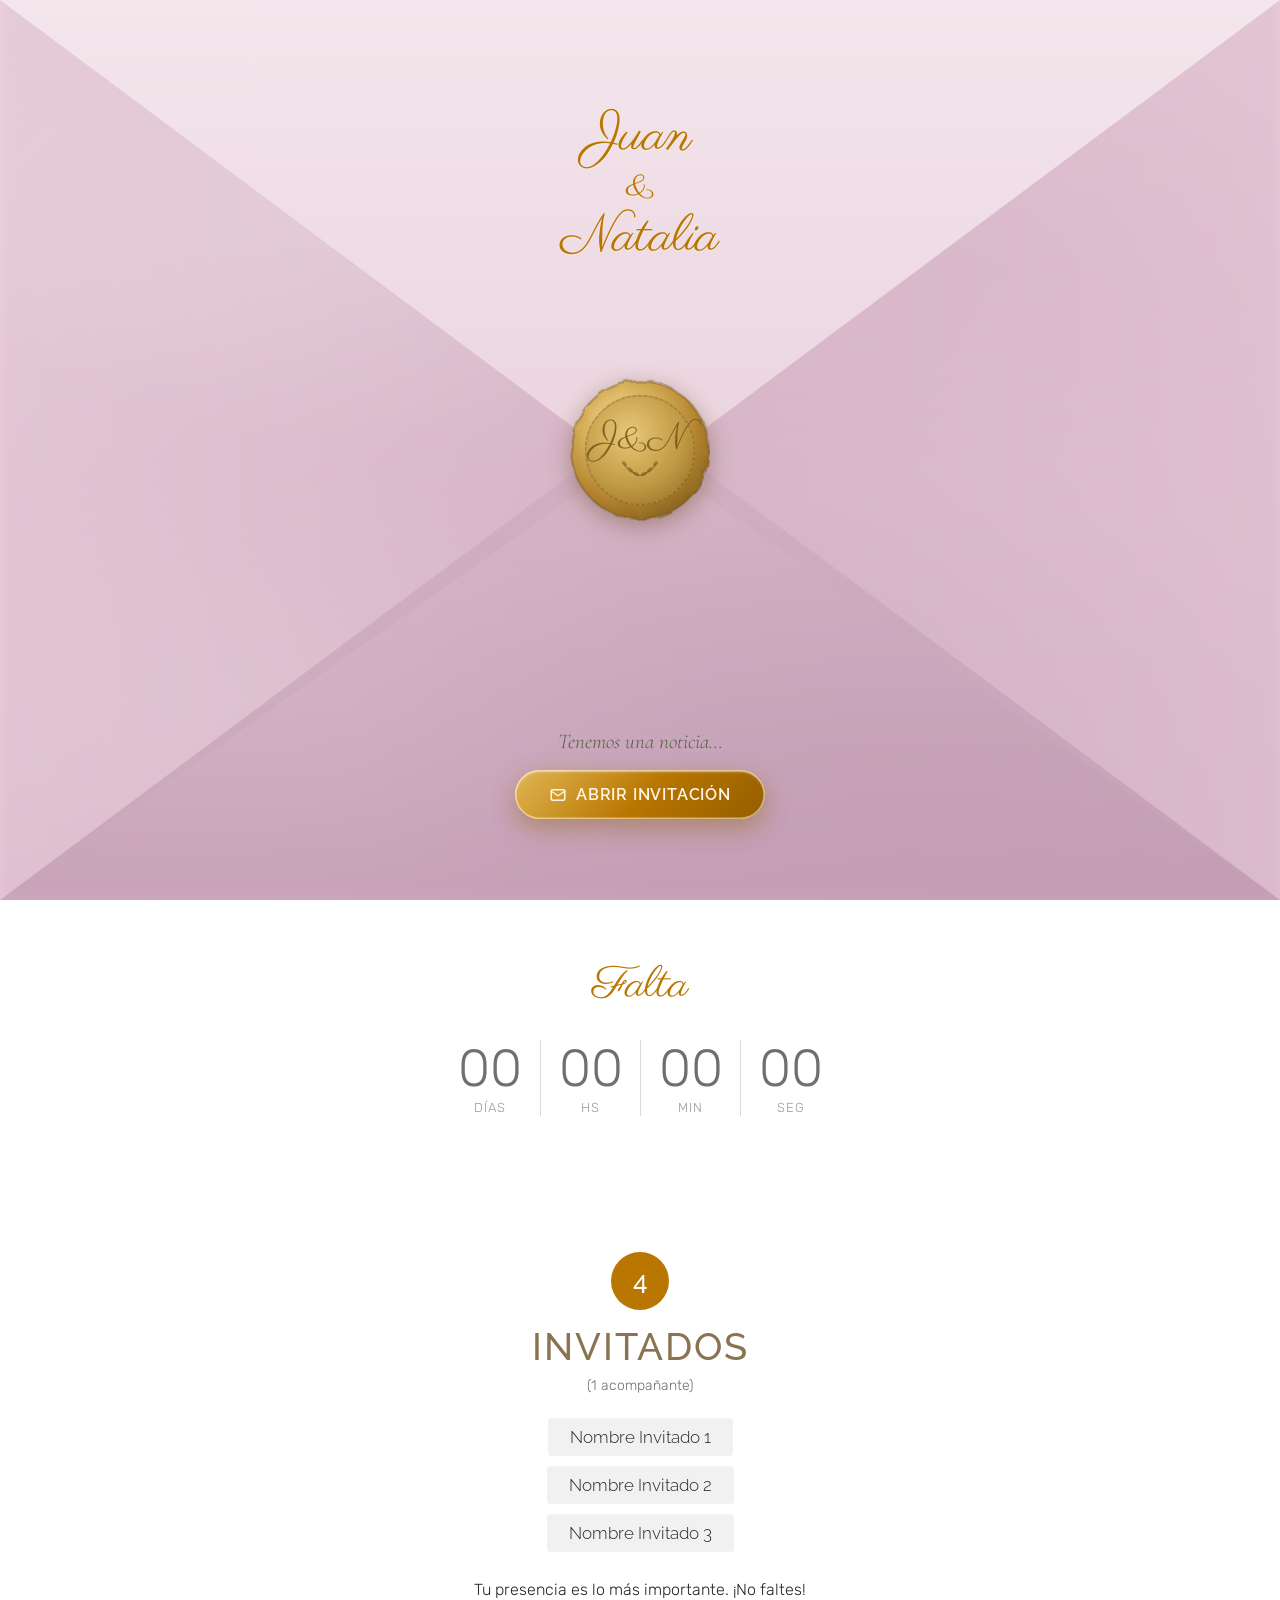
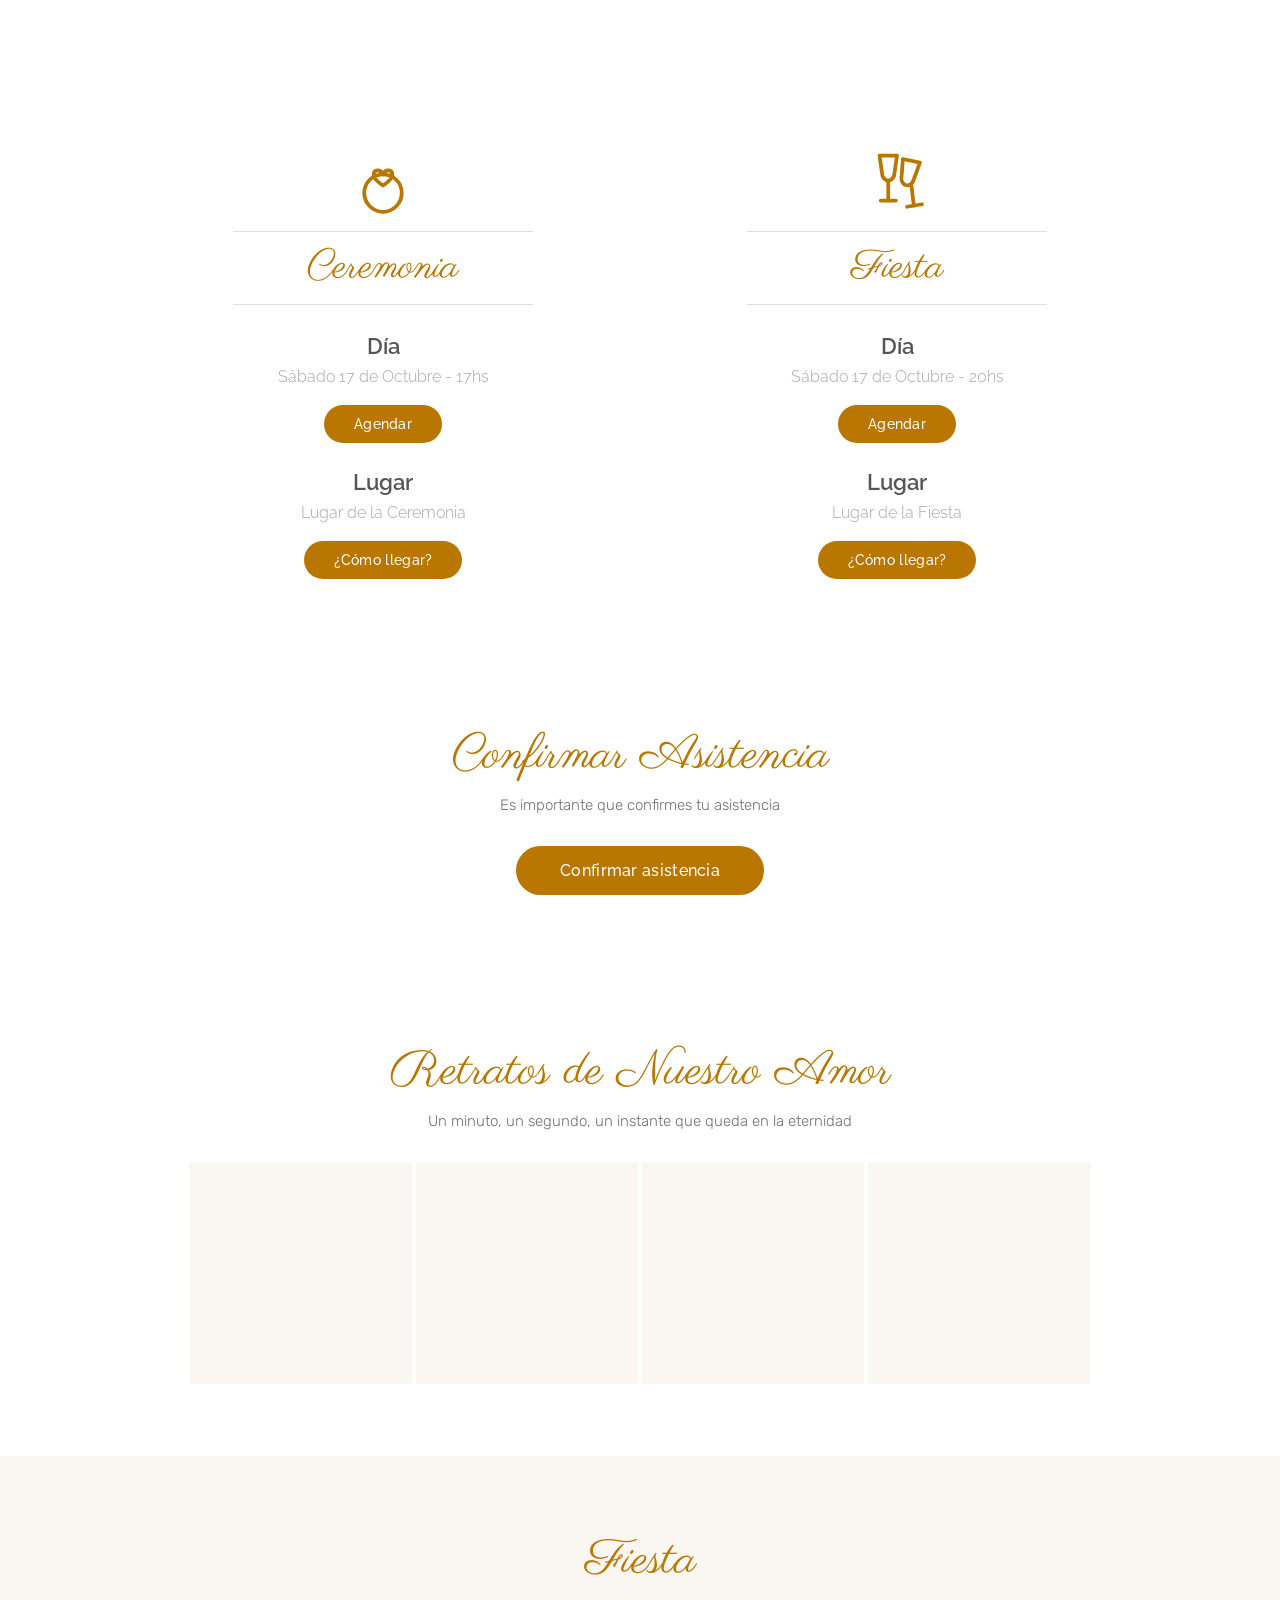
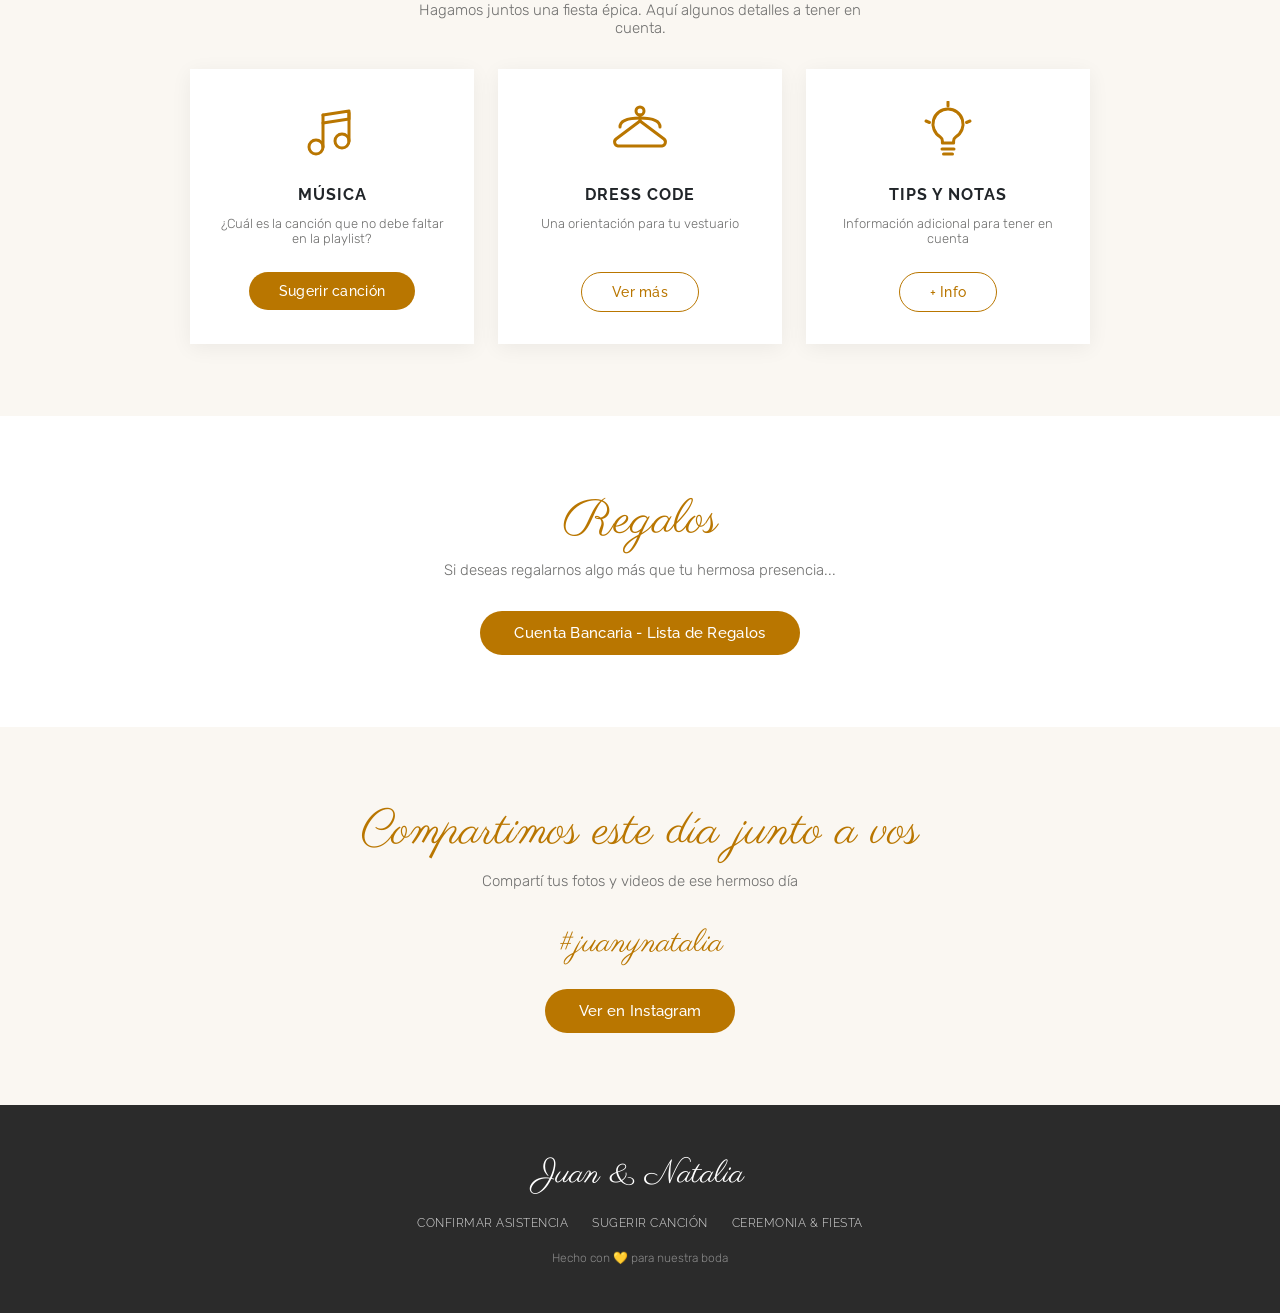
==== index.html @ 4d0fcd5e "Rediseñar sobre en acuarela malva, sello con laurel y botón fino Cambia el sobre a un fondo de acuar" ====
<!DOCTYPE html>
<html lang="es">
<head>
<meta charset="UTF-8">
<meta name="viewport" content="width=device-width, initial-scale=1.0">
<title>Nuestra Boda | Juan &amp; Natalia</title>
<link rel="preconnect" href="https://fonts.googleapis.com">
<link href="https://fonts.googleapis.com/css2?family=Parisienne&family=Raleway:wght@400;500;600&family=Rubik:wght@300;400;500&family=Cormorant+Garamond:wght@500;600&display=swap" rel="stylesheet">
<link rel="stylesheet" href="css/style.css">
</head>
<body>

<div class="env-intro" id="envIntro" role="button" tabindex="0" aria-label="Toca para abrir la invitación">
  <div class="env-scene">
    <div class="env-face" aria-hidden="true">
      <div class="env-tri env-tri--right"></div>
      <div class="env-tri env-tri--bottom"></div>
      <div class="env-tri env-tri--left"></div>
      <div class="env-tri env-tri--top" id="envFlapTop">
        <div class="env-names">
          <span>Juan</span>
          <span class="env-amp">&amp;</span>
          <span>Natalia</span>
        </div>
      </div>

      <svg class="env-seal" viewBox="0 0 200 200" aria-hidden="true">
        <defs>
          <radialGradient id="waxGold" cx="0.38" cy="0.32" r="0.75">
            <stop offset="0" stop-color="#f6e2a6"/>
            <stop offset="0.35" stop-color="#d9b45f"/>
            <stop offset="0.7" stop-color="#b6862f"/>
            <stop offset="1" stop-color="#835f1f"/>
          </radialGradient>
          <radialGradient id="waxInner" cx="0.4" cy="0.35" r="0.8">
            <stop offset="0" stop-color="#e7c977"/>
            <stop offset="0.6" stop-color="#c39a45"/>
            <stop offset="1" stop-color="#9a7128"/>
          </radialGradient>
          <filter id="waxEdge" x="-20%" y="-20%" width="140%" height="140%">
            <feTurbulence type="fractalNoise" baseFrequency="0.045" numOctaves="2" seed="9" result="n"/>
            <feDisplacementMap in="SourceGraphic" in2="n" scale="9"/>
          </filter>
        </defs>
        <g filter="url(#waxEdge)">
          <circle cx="100" cy="100" r="86" fill="url(#waxGold)"/>
          <circle cx="100" cy="100" r="86" fill="none" stroke="#6f4e16" stroke-opacity="0.35" stroke-width="3"/>
        </g>
        <circle cx="100" cy="100" r="68" fill="url(#waxInner)" stroke="#7a591e" stroke-opacity="0.4" stroke-width="2"/>
        <circle cx="100" cy="100" r="68" fill="none" stroke="#f7e7b0" stroke-opacity="0.35" stroke-width="1.5" stroke-dasharray="2 5"/>
        <text x="100" y="86" class="env-seal__initials" text-anchor="middle" dominant-baseline="central">J&amp;N</text>
        <g class="env-seal__wreath" fill="#6f4e16" fill-opacity="0.5" stroke="#6f4e16" stroke-opacity="0.5">
          <g transform="translate(100 132)">
            <path d="M0,0 Q-13,-4 -22,-16" fill="none" stroke-width="1.4"/>
            <ellipse cx="-5" cy="-2" rx="4.3" ry="2" transform="rotate(30 -5 -2)" stroke="none"/>
            <ellipse cx="-12" cy="-7" rx="4.3" ry="2" transform="rotate(42 -12 -7)" stroke="none"/>
            <ellipse cx="-19" cy="-15" rx="3.8" ry="1.8" transform="rotate(54 -19 -15)" stroke="none"/>
          </g>
          <g transform="translate(100 132) scale(-1,1)">
            <path d="M0,0 Q-13,-4 -22,-16" fill="none" stroke-width="1.4"/>
            <ellipse cx="-5" cy="-2" rx="4.3" ry="2" transform="rotate(30 -5 -2)" stroke="none"/>
            <ellipse cx="-12" cy="-7" rx="4.3" ry="2" transform="rotate(42 -12 -7)" stroke="none"/>
            <ellipse cx="-19" cy="-15" rx="3.8" ry="1.8" transform="rotate(54 -19 -15)" stroke="none"/>
          </g>
        </g>
      </svg>
    </div>

    <div class="env-hint">
      <p class="env-hint__text">Tenemos una noticia…</p>
      <span class="env-btn">
        <svg class="env-btn__icon" viewBox="0 0 24 24" width="18" height="18" fill="none" stroke="currentColor" stroke-width="2" stroke-linecap="round" stroke-linejoin="round" aria-hidden="true">
          <rect x="3" y="5" width="18" height="14" rx="2"/>
          <path d="M3 7l9 6 9-6"/>
        </svg>
        Abrir invitación
      </span>
    </div>
  </div>
</div>

<div class="music-modal" id="musicModal">
  <div class="music-modal__box">
    <h2 class="music-modal__title">Bienvenidos a la invitación de</h2>
    <p class="music-modal__names">Juan &amp; Natalia</p>
    <p class="music-modal__text">La música de fondo es parte de la experiencia</p>
    <div class="music-modal__actions">
      <button class="btn btn--pill" id="enterWithMusic">Ingresar con música</button>
      <button class="btn btn--pill" id="enterWithoutMusic">Ingresar sin música</button>
    </div>
  </div>
</div>

<audio id="bgMusic" loop>
  <source src="assets/audio/cancion.mp3" type="audio/mpeg">
</audio>

<button class="music-fab" id="musicFab" aria-label="Activar o pausar música">♪</button>

<section id="inicio" class="hero">
  <div class="hero__overlay"></div>
  <div class="hero__content">
    <p class="hero__date"><span class="hero__line"></span>17.10.2026<span class="hero__line"></span></p>
    <h1 class="hero__names">
      <span class="hero__name">Juan</span>
      <span class="hero__amp">&amp;</span>
      <span class="hero__name">Natalia</span>
    </h1>
    <div class="hero__divider"></div>
    <div class="hero__quote">
      <span class="hero__quotemark">&ldquo;</span>
      <p>Todos somos mortales,<br>hasta el primer beso y la segunda copa de vino</p>
      <span class="hero__quotemark hero__quotemark--end">&rdquo;</span>
    </div>
    <a href="#countdown" class="hero__scroll">⌄</a>
  </div>
</section>

<section class="countdown" id="countdown" data-wedding-date="2026-10-17T17:00:00">
  <p class="countdown__label">Falta</p>
  <div class="countdown__grid">
    <div class="countdown__item"><span id="cd-days">00</span><small>días</small></div>
    <div class="countdown__item"><span id="cd-hours">00</span><small>hs</small></div>
    <div class="countdown__item"><span id="cd-min">00</span><small>min</small></div>
    <div class="countdown__item"><span id="cd-sec">00</span><small>seg</small></div>
  </div>
</section>

<section class="invitados">
  <div class="invitados__badge">4</div>
  <h2 class="invitados__title">Invitados</h2>
  <p class="invitados__acompanantes">(1 acompañante)</p>
  <ul class="invitados__list">
    <li>Nombre Invitado 1</li>
    <li>Nombre Invitado 2</li>
    <li>Nombre Invitado 3</li>
  </ul>
  <p class="invitados__msg">Tu presencia es lo más importante. ¡No faltes!</p>
</section>

<section id="detalles" class="detalles">
  <div class="detalles__grid">

    <div class="detalle">
      <svg class="detalle__icon" viewBox="0 0 64 64" width="80" height="80" fill="none" stroke="#B97600" stroke-width="3" stroke-linecap="round" stroke-linejoin="round" aria-hidden="true">
        <circle cx="32" cy="40" r="15"/>
        <path d="M32 25c-1.8-4.2-7.5-4-7.5.5 0 3.2 4.5 6.5 7.5 8.5 3-2 7.5-5.3 7.5-8.5 0-4.5-5.7-4.7-7.5-.5z"/>
      </svg>
      <div class="detalle__titlebox"><h3>Ceremonia</h3></div>
      <h4 class="detalle__label">Día</h4>
      <p class="detalle__info">Sábado 17 de Octubre - 17hs</p>
      <div class="agendar" data-title="Ceremonia Juan y Natalia" data-start="2026-10-17T17:00:00-05:00"
           data-end="2026-10-17T18:00:00-05:00" data-location="8.761060,-75.890992" data-desc="Ceremonia de la boda de Juan y Natalia">
        <button type="button" class="btn btn--primary btn--sm agendar__btn">Agendar</button>
        <div class="agendar__menu">
          <a href="#" class="agendar__opt" data-provider="ics">Apple Calendar</a>
          <a href="#" class="agendar__opt" data-provider="google" target="_blank" rel="noopener">Google</a>
          <a href="#" class="agendar__opt" data-provider="office365" target="_blank" rel="noopener">Office 365</a>
          <a href="#" class="agendar__opt" data-provider="ics">Outlook</a>
          <a href="#" class="agendar__opt" data-provider="outlookcom" target="_blank" rel="noopener">Outlook.com</a>
          <a href="#" class="agendar__opt" data-provider="yahoo" target="_blank" rel="noopener">Yahoo</a>
        </div>
      </div>
      <h4 class="detalle__label">Lugar</h4>
      <p class="detalle__info">Lugar de la Ceremonia</p>
      <button class="btn btn--primary btn--sm js-open-modal" data-modal="mapaCeremoniaModal">¿Cómo llegar?</button>
    </div>

    <div class="detalle">
      <svg class="detalle__icon" viewBox="0 0 64 64" width="80" height="80" fill="none" stroke="#B97600" stroke-width="3" stroke-linecap="round" stroke-linejoin="round" aria-hidden="true">
        <path d="M18 10h14l-2 14a5 6 0 0 1-10 0z"/>
        <line x1="25" y1="30" x2="25" y2="46"/>
        <line x1="19" y1="46" x2="31" y2="46"/>
        <path d="M34 14h14l-2 14a5 6 0 0 1-10 0z" transform="rotate(12 41 26)"/>
        <line x1="43" y1="34" x2="46" y2="50" transform="rotate(4 44 42)"/>
        <line x1="40" y1="51" x2="52" y2="49"/>
      </svg>
      <div class="detalle__titlebox"><h3>Fiesta</h3></div>
      <h4 class="detalle__label">Día</h4>
      <p class="detalle__info">Sábado 17 de Octubre - 20hs</p>
      <div class="agendar" data-title="Fiesta Juan y Natalia" data-start="2026-10-17T20:00:00-05:00"
           data-end="2026-10-18T02:00:00-05:00" data-location="8.67299851,-75.80539799" data-desc="Fiesta de la boda de Juan y Natalia">
        <button type="button" class="btn btn--primary btn--sm agendar__btn">Agendar</button>
        <div class="agendar__menu">
          <a href="#" class="agendar__opt" data-provider="ics">Apple Calendar</a>
          <a href="#" class="agendar__opt" data-provider="google" target="_blank" rel="noopener">Google</a>
          <a href="#" class="agendar__opt" data-provider="office365" target="_blank" rel="noopener">Office 365</a>
          <a href="#" class="agendar__opt" data-provider="ics">Outlook</a>
          <a href="#" class="agendar__opt" data-provider="outlookcom" target="_blank" rel="noopener">Outlook.com</a>
          <a href="#" class="agendar__opt" data-provider="yahoo" target="_blank" rel="noopener">Yahoo</a>
        </div>
      </div>
      <h4 class="detalle__label">Lugar</h4>
      <p class="detalle__info">Lugar de la Fiesta</p>
      <button class="btn btn--primary btn--sm js-open-modal" data-modal="mapaFiestaModal">¿Cómo llegar?</button>
    </div>

  </div>
</section>

<section id="rsvp" class="rsvp">
  <h2 class="section-title">Confirmar Asistencia</h2>
  <p class="section-sub">Es importante que confirmes tu asistencia</p>
  <button class="btn btn--primary btn--lg" id="openRsvp">Confirmar asistencia</button>
</section>

<div class="modal" id="rsvpModal">
  <div class="modal__box modal__box--wizard">
    <button class="modal__close js-close-modal">&times;</button>
    <h3>Confirmar Asistencia</h3>
    <form id="rsvpForm" novalidate>
      <div class="wizard-pasos">

        <div class="wizard-paso is-activo" data-paso="1">
          <label class="wizard-label">¿Quién está confirmando? <span class="wizard-required">*</span></label>
          <div class="wizard-opciones" id="wizardInvitados"></div>
          <button type="button" class="wizard-otro-btn" id="wizardOtroBtn">+ Escribir otro nombre</button>
          <input type="text" class="wizard-input is-oculto" id="wizardNombreLibre" placeholder="Tu nombre completo">
          <input type="hidden" name="nombre" id="wizardNombreHidden">
        </div>

        <div class="wizard-paso" data-paso="2">
          <label class="wizard-label">¿Asistes a la Ceremonia? <span class="wizard-required">*</span></label>
          <div class="wizard-opciones">
            <label class="wizard-opcion"><input type="radio" name="ceremonia" value="si"><span>Sí, asistiré</span></label>
            <label class="wizard-opcion wizard-opcion--no"><input type="radio" name="ceremonia" value="no"><span>No asistiré</span></label>
          </div>
        </div>

        <div class="wizard-paso" data-paso="3">
          <label class="wizard-label">¿Asistes a la Fiesta? <span class="wizard-required">*</span></label>
          <div class="wizard-opciones">
            <label class="wizard-opcion"><input type="radio" name="fiesta" value="si"><span>Sí, asistiré</span></label>
            <label class="wizard-opcion wizard-opcion--no"><input type="radio" name="fiesta" value="no"><span>No asistiré</span></label>
          </div>
        </div>

        <div class="wizard-paso" data-paso="4">
          <label class="wizard-label">Restricciones alimentarias</label>
          <textarea class="wizard-textarea" name="restricciones" placeholder="Celíaco, vegano, vegetariano, etc."></textarea>
        </div>

        <div class="wizard-paso" data-paso="5">
          <label class="wizard-label">Mensaje para los novios</label>
          <textarea class="wizard-textarea" name="mensaje" placeholder="Déjanos un mensaje de cariño"></textarea>
        </div>

      </div>

      <p class="wizard-error" id="wizardError"></p>

      <div class="wizard-nav">
        <button type="button" class="wizard-btn wizard-btn--anterior" id="wizardAnterior" style="display:none;">&larr; Anterior</button>
        <button type="button" class="wizard-btn wizard-btn--siguiente" id="wizardSiguiente">Siguiente &rarr;</button>
        <button type="submit" class="wizard-btn wizard-btn--enviar" id="wizardEnviar" style="display:none;">Enviar</button>
      </div>

      <p class="rsvp__thanks" id="rsvpThanks">¡Gracias por confirmar! Nos vemos pronto. 💛</p>
    </form>
  </div>
</div>

<section id="galeria" class="galeria">
  <h2 class="section-title">Retratos de Nuestro Amor</h2>
  <p class="section-sub">Un minuto, un segundo, un instante que queda en la eternidad</p>
  <div class="galeria__grid">
    <button class="galeria__item js-lightbox" style="background-image:url('assets/img/galeria-1.jpg')"></button>
    <button class="galeria__item js-lightbox" style="background-image:url('assets/img/galeria-2.jpg')"></button>
    <button class="galeria__item js-lightbox" style="background-image:url('assets/img/galeria-3.jpg')"></button>
    <button class="galeria__item js-lightbox" style="background-image:url('assets/img/galeria-4.jpg')"></button>
  </div>
</section>

<div class="lightbox" id="lightbox">
  <button class="lightbox__close js-close-lightbox">&times;</button>
  <img id="lightboxImg" src="" alt="">
</div>

<section id="fiesta-info" class="fiesta-info">
  <h2 class="section-title">Fiesta</h2>
  <p class="section-sub">Hagamos juntos una fiesta épica. Aquí algunos detalles a tener en cuenta.</p>
  <div class="fiesta-info__grid">
    <div class="info-card">
      <svg class="info-card__icon info-card__icon--musica" viewBox="0 0 64 64" width="64" height="64" fill="none" stroke="#B97600" stroke-width="3" stroke-linecap="round" stroke-linejoin="round" aria-hidden="true">
        <circle class="nota nota--1" cx="16" cy="46" r="7"/>
        <circle class="nota nota--2" cx="42" cy="40" r="7"/>
        <line x1="23" y1="46" x2="23" y2="14"/>
        <line x1="49" y1="40" x2="49" y2="12"/>
        <path d="M23 14l26-4v8l-26 4"/>
      </svg>
      <h3>Música</h3>
      <p>¿Cuál es la canción que no debe faltar en la playlist?</p>
      <button class="btn btn--primary btn--sm" id="openCancion">Sugerir canción</button>
    </div>
    <div class="info-card">
      <svg class="info-card__icon info-card__icon--dress" viewBox="0 0 64 64" width="64" height="64" fill="none" stroke="#B97600" stroke-width="3" stroke-linecap="round" stroke-linejoin="round" aria-hidden="true">
        <circle cx="32" cy="10" r="4"/>
        <path d="M32 14v6"/>
        <path class="percha" d="M12 26c0-6 8-9 20-9s20 3 20 9"/>
        <path d="M32 20L8 38a4 4 0 0 0 2 7h44a4 4 0 0 0 2-7L32 20z"/>
      </svg>
      <h3>Dress Code</h3>
      <p>Una orientación para tu vestuario</p>
      <button class="btn btn--outline btn--sm js-open-modal" data-modal="dressModal">Ver más</button>
    </div>
    <div class="info-card">
      <svg class="info-card__icon info-card__icon--tips" viewBox="0 0 64 64" width="64" height="64" fill="none" stroke="#B97600" stroke-width="3" stroke-linecap="round" stroke-linejoin="round" aria-hidden="true">
        <path class="foco" d="M32 8a15 15 0 0 0-8 27.7c1.6 1.1 2.4 2.6 2.4 4.3v2h11.2v-2c0-1.7.8-3.2 2.4-4.3A15 15 0 0 0 32 8z"/>
        <line x1="26" y1="48" x2="38" y2="48"/>
        <line x1="27.5" y1="53" x2="36.5" y2="53"/>
        <line class="rayo" x1="32" y1="1" x2="32" y2="5"/>
        <line class="rayo" x1="10" y1="20" x2="13.5" y2="21.5"/>
        <line class="rayo" x1="54" y1="20" x2="50.5" y2="21.5"/>
      </svg>
      <h3>Tips y Notas</h3>
      <p>Información adicional para tener en cuenta</p>
      <button class="btn btn--outline btn--sm js-open-modal" data-modal="tipsModal">+ Info</button>
    </div>
  </div>
</section>

<div class="modal" id="cancionModal">
  <div class="modal__box">
    <button class="modal__close js-close-modal">&times;</button>
    <h3>Sugerir Canción</h3>
    <form id="cancionForm">
      <label>Tu nombre</label>
      <input type="text" name="nombre" placeholder="Tu nombre" required>
      <label>Canción y autor</label>
      <input type="text" name="cancion" placeholder="Nombre de canción y autor" required>
      <label>Link (opcional)</label>
      <input type="text" name="link" placeholder="Spotify, YouTube, etc.">
      <button type="submit" class="btn btn--primary btn--lg">Sugerir canción</button>
      <p class="rsvp__thanks" id="cancionThanks">¡Gracias por la sugerencia! 🎶</p>
    </form>
  </div>
</div>

<div class="modal" id="mapaCeremoniaModal">
  <div class="modal__box modal__box--mapa">
    <button class="modal__close js-close-modal">&times;</button>
    <h3>Cómo llegar a la Ceremonia</h3>
    <iframe class="mapa-iframe" width="100%" height="400" style="border:0" loading="lazy"
      referrerpolicy="no-referrer-when-downgrade"
      src="https://www.google.com/maps?q=8.761060,-75.890992&output=embed"></iframe>
    <a class="btn btn--primary btn--sm mapa-ampliar" target="_blank"
       href="https://www.google.com/maps/search/?api=1&query=8.761060,-75.890992">Ampliar mapa</a>
  </div>
</div>

<div class="modal" id="mapaFiestaModal">
  <div class="modal__box modal__box--mapa">
    <button class="modal__close js-close-modal">&times;</button>
    <h3>Cómo llegar a la Fiesta</h3>
    <iframe class="mapa-iframe" width="100%" height="400" style="border:0" loading="lazy"
      referrerpolicy="no-referrer-when-downgrade"
      src="https://www.google.com/maps?q=8.67299851,-75.80539799&output=embed"></iframe>
    <a class="btn btn--primary btn--sm mapa-ampliar" target="_blank"
       href="https://www.google.com/maps/search/?api=1&query=8.67299851,-75.80539799">Ampliar mapa</a>
  </div>
</div>

<div class="modal" id="dressModal">
  <div class="modal__box">
    <button class="modal__close js-close-modal">&times;</button>
    <h3>Dress Code</h3>
    <p>Describe aquí el código de vestimenta para tu evento (ej: Formal / Elegante Sport). Evitar blanco (reservado para la novia).</p>
  </div>
</div>

<div class="modal" id="tipsModal">
  <div class="modal__box">
    <button class="modal__close js-close-modal">&times;</button>
    <h3>Tips y Notas</h3>
    <p>Agrega aquí notas útiles: parking, clima, alojamiento recomendado, transporte, etc.</p>
  </div>
</div>

<section id="regalos" class="regalos">
  <h2 class="section-title">Regalos</h2>
  <p class="section-sub">Si deseas regalarnos algo más que tu hermosa presencia...</p>
  <button class="btn btn--primary" id="openRegalos">Cuenta Bancaria - Lista de Regalos</button>
</section>

<div class="modal" id="regalosModal">
  <div class="modal__box">
    <button class="modal__close js-close-modal">&times;</button>
    <h3>Regalos</h3>
    <p>Agrega aquí los datos de tu cuenta bancaria o el link a tu lista de regalos.</p>
  </div>
</div>

<section class="social">
  <h2 class="section-title">Compartimos este día junto a vos</h2>
  <p class="section-sub">Compartí tus fotos y videos de ese hermoso día</p>
  <p class="social__hashtag">#juanynatalia</p>
  <a class="btn btn--primary" href="https://www.instagram.com/" target="_blank">Ver en Instagram</a>
</section>

<footer class="footer">
  <p class="footer__names">Juan &amp; Natalia</p>
  <ul class="footer__links">
    <li><a href="#rsvp">Confirmar asistencia</a></li>
    <li><a href="#fiesta-info">Sugerir canción</a></li>
    <li><a href="#detalles">Ceremonia &amp; Fiesta</a></li>
  </ul>
  <p class="footer__credit">Hecho con 💛 para nuestra boda</p>
</footer>

<script src="js/config.js"></script>
<script src="js/script.js"></script>
</body>
</html>
---- css/style.css ----
:root {
  --color-primary: #B97600;
  --color-primary-dark: #8a5900;
  --color-text: #212529;
  --color-text-light: #6f6f6e;
  --color-bg: #ffffff;
  --color-bg-soft: #faf7f2;
  --font-script: 'Parisienne', cursive;
  --font-heading: 'Raleway', sans-serif;
  --font-body: 'Rubik', sans-serif;
}

* { box-sizing: border-box; margin: 0; padding: 0; }

html { scroll-behavior: smooth; }

body {
  font-family: var(--font-body);
  color: var(--color-text);
  background: var(--color-bg);
  font-weight: 300;
  overflow-x: hidden;
}

img { max-width: 100%; display: block; }

.section-title {
  font-family: var(--font-script);
  font-size: 48px;
  font-weight: 500;
  text-align: center;
  color: var(--color-primary);
  margin-bottom: 8px;
}

.section-sub {
  text-align: center;
  color: var(--color-text-light);
  max-width: 480px;
  margin: 0 auto 32px;
  font-size: 15px;
}

.btn {
  display: inline-block;
  border: none;
  cursor: pointer;
  font-family: var(--font-heading);
  font-weight: 500;
  letter-spacing: 0.3px;
  text-decoration: none;
  font-size: 15px;
  padding: 13px 34px;
  border-radius: 50px;
  transition: all .2s ease;
}
.btn--primary { background: var(--color-primary); color: #fff; }
.btn--primary:hover { background: var(--color-primary-dark); }
.btn--ghost { background: #6f6f6e; color: #fff; }
.btn--ghost:hover { background: #555; }
.btn--outline { background: transparent; color: var(--color-primary); border: 1px solid var(--color-primary); }
.btn--outline:hover { background: var(--color-primary); color: #fff; }
.btn--sm { padding: 11px 30px; font-size: 14px; }
.btn--lg { padding: 15px 44px; font-size: 16px; }

/* Desplegable "Agendar" (Apple/Google/Office365/Outlook/Outlook.com/Yahoo), sin
   depender de ningún script externo. */
.agendar { position: relative; display: inline-block; }
.agendar__menu {
  display: none;
  position: absolute;
  top: calc(100% + 8px);
  left: 50%;
  transform: translateX(-50%);
  background: #fff;
  border-radius: 10px;
  box-shadow: 0 8px 30px rgba(0,0,0,.15);
  min-width: 190px;
  padding: 6px 0;
  z-index: 20;
  text-align: left;
}
.agendar.is-open .agendar__menu { display: block; }
.agendar__opt {
  display: block;
  padding: 10px 18px;
  font-family: var(--font-body);
  font-size: 14px;
  color: var(--color-text);
  text-decoration: none;
  white-space: nowrap;
}
.agendar__opt:hover { background: var(--color-bg-soft); }

/* Sobre de bienvenida con sello de cera (acuarela malva/rosa) */
.env-intro {
  position: fixed; inset: 0; z-index: 500;
  background: #e4cad6;
  cursor: pointer; overflow: hidden;
  transition: opacity .5s ease;
}
.env-intro.is-hidden { opacity: 0; pointer-events: none; }

.env-scene {
  position: absolute; inset: 0;
  perspective: 1400px;
}

/* Cuerpo del sobre: base acuarela con manchas suaves */
.env-face {
  position: absolute; inset: 0;
  background:
    radial-gradient(60% 45% at 28% 22%, rgba(247,236,240,.9) 0%, rgba(247,236,240,0) 60%),
    radial-gradient(55% 40% at 78% 30%, rgba(214,180,200,.55) 0%, rgba(214,180,200,0) 60%),
    radial-gradient(70% 50% at 70% 85%, rgba(201,167,189,.5) 0%, rgba(201,167,189,0) 60%),
    radial-gradient(60% 45% at 18% 78%, rgba(238,214,224,.6) 0%, rgba(238,214,224,0) 60%),
    linear-gradient(160deg, #efd8e1 0%, #e0bfd0 55%, #d3b0c6 100%);
}
.env-tri {
  position: absolute; inset: 0;
  backface-visibility: hidden;
}
/* Solapas laterales (al fondo) */
.env-tri--left {
  clip-path: polygon(0 0, 0 100%, 50% 50%);
  background: linear-gradient(90deg, rgba(233,205,219,.55) 0%, rgba(197,160,183,.55) 100%);
  z-index: 1;
  filter: drop-shadow(2px 0 5px rgba(110,70,90,.2));
}
.env-tri--right {
  clip-path: polygon(100% 0, 100% 100%, 50% 50%);
  background: linear-gradient(270deg, rgba(233,205,219,.55) 0%, rgba(197,160,183,.55) 100%);
  z-index: 1;
  filter: drop-shadow(-2px 0 5px rgba(110,70,90,.2));
}
/* Solapa inferior (sobre las laterales) */
.env-tri--bottom {
  clip-path: polygon(0 100%, 100% 100%, 50% 47%);
  background: linear-gradient(0deg, rgba(191,150,175,.5) 0%, rgba(238,216,226,.5) 100%);
  z-index: 2;
  filter: drop-shadow(0 -3px 7px rgba(110,70,90,.22));
}
/* Solapa superior sellada (encima de todo) */
.env-tri--top {
  clip-path: polygon(0 0, 100% 0, 50% 53%);
  background: linear-gradient(180deg, #f4e6ec 0%, #e2c4d3 100%);
  transform-origin: 50% 0;
  transition: transform .7s cubic-bezier(.6,0,.3,1);
  z-index: 4;
  filter: drop-shadow(0 5px 12px rgba(110,70,90,.3));
}

/* Nombres en la solapa superior */
.env-names {
  position: absolute; left: 0; right: 0; top: 12%;
  display: flex; flex-direction: column; align-items: center; gap: 2px;
  font-family: var(--font-script);
  color: var(--color-primary);
  font-size: clamp(34px, 8vw, 52px);
  line-height: 1.1;
  text-shadow: 0 1px 2px rgba(255,250,235,.5);
}
.env-amp { font-size: .7em; }

/* Sello de cera dorado */
.env-seal {
  position: absolute; top: 50%; left: 50%;
  width: clamp(120px, 32vw, 160px); height: clamp(120px, 32vw, 160px);
  transform: translate(-50%, -50%);
  z-index: 5;
  filter: drop-shadow(0 6px 12px rgba(90,60,15,.4));
  transition: transform .5s ease, opacity .5s ease;
}
.env-seal__initials {
  font-family: var(--font-script);
  font-size: 46px;
  fill: #6f4e16;
  opacity: .8;
}

/* Texto de instrucción + botón */
.env-hint {
  position: absolute; left: 0; right: 0; bottom: 9%;
  text-align: center; z-index: 6;
}
.env-hint__text {
  font-family: 'Cormorant Garamond', serif;
  font-style: italic;
  color: #566149;
  font-size: clamp(17px, 4.6vw, 21px);
  margin-bottom: 16px;
}
.env-btn {
  position: relative; display: inline-flex; align-items: center; gap: 9px;
  padding: 15px 34px; border-radius: 50px;
  font-family: var(--font-heading); font-weight: 600; font-size: clamp(14px, 3.8vw, 16px);
  letter-spacing: .8px; text-transform: uppercase; color: #fff5e2;
  background: linear-gradient(135deg, #e0b755 0%, #B97600 52%, #935d00 100%);
  box-shadow: 0 9px 24px rgba(140,100,15,.45),
              inset 0 0 0 1.5px rgba(255,244,222,.55),
              inset 0 2px 3px rgba(255,255,255,.35);
  overflow: hidden;
  animation: envBtnFloat 2.6s ease-in-out infinite;
}
.env-btn__icon { flex-shrink: 0; }
/* Destello que barre el botón */
.env-btn::after {
  content: ""; position: absolute; top: 0; left: -60%; width: 45%; height: 100%;
  background: linear-gradient(100deg, transparent, rgba(255,255,255,.6), transparent);
  transform: skewX(-18deg);
  animation: envBtnShine 3s ease-in-out infinite;
}
@keyframes envBtnFloat {
  0%, 100% { transform: translateY(0);
    box-shadow: 0 9px 24px rgba(140,100,15,.45), inset 0 0 0 1.5px rgba(255,244,222,.55), inset 0 2px 3px rgba(255,255,255,.35); }
  50% { transform: translateY(-4px);
    box-shadow: 0 16px 30px rgba(140,100,15,.52), inset 0 0 0 1.5px rgba(255,244,222,.6), inset 0 2px 3px rgba(255,255,255,.35); }
}
@keyframes envBtnShine {
  0% { left: -60%; }
  55%, 100% { left: 130%; }
}

/* Apertura: la solapa se abre y el sobre se desliza hacia arriba */
.env-intro.is-opening .env-tri--top { transform: rotateX(-172deg); }
.env-intro.is-opening .env-seal { transform: translate(-50%, -50%) scale(.4); opacity: 0; }
.env-intro.is-opening .env-hint { opacity: 0; transition: opacity .3s ease; }
.env-intro.is-opening .env-scene {
  transform: translateY(-108%);
  transition: transform .85s cubic-bezier(.7,0,.3,1) .45s;
}

@media (prefers-reduced-motion: reduce) {
  .env-btn, .env-btn::after { animation: none; }
}

/* Pantalla de bienvenida */
.music-modal {
  position: fixed; inset: 0; z-index: 200;
  background: rgba(255,255,255,.88);
  backdrop-filter: blur(6px);
  -webkit-backdrop-filter: blur(6px);
  display: flex; align-items: center; justify-content: center;
  text-align: center; padding: 24px;
  transition: opacity .5s ease;
}
.music-modal.is-hidden { opacity: 0; pointer-events: none; }
.music-modal__box { max-width: 640px; }
.music-modal__title {
  font-family: 'Cormorant Garamond', serif;
  font-size: clamp(34px, 5.5vw, 52px);
  font-weight: 500;
  line-height: 1.15;
  color: var(--color-primary);
  margin-bottom: 4px;
}
.music-modal__names {
  font-family: var(--font-script);
  font-size: clamp(40px, 6.5vw, 64px);
  color: var(--color-primary);
  line-height: 1.2;
  margin-bottom: 18px;
}
.music-modal__text {
  font-family: var(--font-heading);
  color: #6f6f6e; margin-bottom: 32px;
  font-size: clamp(16px, 2.5vw, 22px);
}
.music-modal__actions {
  display: flex; flex-wrap: wrap; justify-content: center; gap: 16px;
}
.btn--pill {
  background: var(--color-primary); color: #fff;
  border-radius: 50px;
  padding: 16px 36px;
  text-transform: none;
  font-size: 16px; font-weight: 500;
}
.btn--pill:hover { background: var(--color-primary-dark); }

/* Botón flotante de música */
.music-fab {
  position: fixed; top: 20px; right: 20px; z-index: 150;
  width: 52px; height: 52px; border-radius: 50%;
  border: none; cursor: pointer;
  background: rgba(245, 235, 215, .85);
  color: var(--color-primary);
  font-size: 22px; line-height: 1;
  box-shadow: 0 2px 10px rgba(0,0,0,.15);
  transition: transform .2s ease;
}
.music-fab:hover { transform: scale(1.08); }
.music-fab.is-playing { animation: pulse 2s infinite; }
@keyframes pulse {
  0%,100% { box-shadow: 0 2px 10px rgba(0,0,0,.15); }
  50% { box-shadow: 0 0 0 10px rgba(185,118,0,.15); }
}

/* Hero */
.hero {
  position: relative;
  min-height: 100vh;
  display: flex; align-items: center; justify-content: center;
  background: linear-gradient(160deg, #2b2b2b, #4a4a4a);
  background-image: url('../assets/img/portada.jpg');
  background-size: cover;
  background-position: center 25%;
  color: #fff; text-align: center;
}
.hero__overlay { position: absolute; inset: 0; background: rgba(0,0,0,.35); }
.hero__content {
  position: relative; z-index: 1; padding: 24px;
  display: flex; flex-direction: column; align-items: center;
}
.hero__date {
  display: flex; align-items: center; justify-content: center; gap: 16px;
  font-family: var(--font-body); font-weight: 500;
  font-size: 28px; margin-bottom: 24px;
}
.hero__line { display: inline-block; width: 70px; height: 1px; background: rgba(255,255,255,.7); }
.hero__names {
  display: flex; align-items: center; justify-content: center;
  gap: clamp(16px, 4vw, 40px);
  font-family: var(--font-script);
  font-size: clamp(56px, 11vw, 110px);
  font-weight: 500; line-height: 1;
}
.hero__amp {
  display: flex; align-items: center; justify-content: center;
  width: clamp(48px, 7vw, 72px); height: clamp(48px, 7vw, 72px);
  border-radius: 50%;
  background: var(--color-primary);
  font-family: var(--font-heading);
  font-size: clamp(24px, 3.5vw, 36px);
  flex-shrink: 0;
}
.hero__divider {
  width: min(560px, 70vw); height: 1px;
  background: rgba(255,255,255,.5);
  margin: 28px auto 0;
}
.hero__quote { max-width: 700px; margin: 32px auto 0; text-align: center; }
.hero__quote p {
  font-family: var(--font-heading);
  font-size: 30px; font-weight: 500; line-height: 35px;
  color: #fff; text-align: center;
}
.hero__quotemark {
  display: block; height: 40px; overflow: visible;
  font-family: Georgia, serif;
  font-size: 100px; line-height: 40px;
  color: rgba(255,255,255,.65);
  text-align: center;
  margin: 0 auto 16px;
}
.hero__quotemark--end { margin: 24px auto 0; line-height: 78px; }
.hero__scroll { display: inline-block; margin-top: 40px; color: #fff; font-size: 32px; line-height: .5; text-decoration: none; animation: bounce 2s infinite; }
@keyframes bounce { 0%,100%{ transform: translateY(0);} 50%{ transform: translateY(10px);} }

/* Countdown */
.countdown { background: #fff; padding: 56px 24px 64px; text-align: center; }
.countdown__label { font-family: var(--font-script); font-size: 44px; color: var(--color-primary); margin-bottom: 24px; }
.countdown__grid { display: flex; justify-content: center; }
.countdown__item { min-width: 100px; padding: 0 12px; }
.countdown__item + .countdown__item { border-left: 1px solid #d9d9d9; }
.countdown__item span { display: block; font-size: 52px; font-weight: 300; color: #6f6f6e; font-family: var(--font-body); line-height: 1.1; }
.countdown__item small { text-transform: uppercase; font-size: 13px; color: #9a9a9a; letter-spacing: 1px; }

/* Invitados */
.invitados { padding: 72px 24px; text-align: center; }
.invitados__badge {
  width: 58px; height: 58px; border-radius: 50%;
  background: var(--color-primary); color: #fff;
  font-family: var(--font-heading); font-size: 26px; font-weight: 500;
  display: flex; align-items: center; justify-content: center;
  margin: 0 auto 14px;
}
.invitados__title {
  font-family: var(--font-heading); font-size: 38px; font-weight: 500;
  text-transform: uppercase; letter-spacing: 2px;
  color: #8a7350; margin-bottom: 8px;
}
.invitados__acompanantes { color: var(--color-text-light); font-size: 14px; margin-bottom: 24px; }
.invitados__list {
  list-style: none; margin-bottom: 28px;
  display: flex; flex-direction: column; align-items: center; gap: 10px;
}
.invitados__list li {
  font-family: var(--font-heading); font-size: 17px;
  background: #f1f1f1; padding: 9px 22px; border-radius: 4px;
}
.invitados__msg { color: var(--color-text); font-size: 16px; }

/* Detalles (Ceremonia & Fiesta) */
.detalles { background: #fff; padding: 72px 24px; }
.detalles__grid { display: grid; grid-template-columns: 1fr 1fr; gap: 48px; max-width: 980px; margin: 0 auto; }
.detalle { text-align: center; }
.detalle__icon { margin: 0 auto 8px; display: block; }
.detalle__titlebox {
  border-top: 1px solid #ddd; border-bottom: 1px solid #ddd;
  max-width: 300px; margin: 0 auto 28px; padding: 14px 0;
}
.detalle__titlebox h3 { font-family: var(--font-script); font-size: 40px; font-weight: 500; color: var(--color-primary); line-height: 1.1; }
.detalle__label { font-family: var(--font-heading); font-size: 22px; font-weight: 600; color: #555; margin: 26px 0 6px; }
.detalle__info { color: #a5a5a5; font-family: var(--font-heading); font-size: 16px; line-height: 1.5; margin-bottom: 16px; }

/* RSVP */
.rsvp { padding: 72px 24px; text-align: center; }

/* Modal generic */
.modal {
  position: fixed; inset: 0; z-index: 300; display: none;
  background: rgba(0,0,0,.6); align-items: center; justify-content: center; padding: 24px;
}
.modal.is-open { display: flex; }
.modal__box {
  background: #fff; max-width: 480px; width: 100%; max-height: 85vh; overflow-y: auto;
  padding: 40px 32px; position: relative; text-align: left;
}
.modal__box h3 { font-family: var(--font-script); font-size: 32px; color: var(--color-primary); margin-bottom: 20px; text-align: center; }
.modal__close { position: absolute; top: 12px; right: 16px; background: none; border: none; font-size: 24px; cursor: pointer; color: var(--color-text-light); }
.modal__box form label { display: block; font-size: 12px; text-transform: uppercase; letter-spacing: .5px; color: var(--color-text-light); margin: 16px 0 6px; }
.modal__box form input, .modal__box form textarea {
  width: 100%; padding: 10px 12px; border: 1px solid #ddd; font-family: var(--font-body); font-size: 14px;
}
.radio-row { display: flex; gap: 20px; font-size: 14px; }
.radio-row label { display: flex; align-items: center; gap: 6px; text-transform: none; font-size: 14px; margin: 0; }
.modal__box .btn { width: 100%; margin-top: 24px; }
.rsvp__thanks { display: none; text-align: center; color: var(--color-primary); margin-top: 16px; font-style: italic; }
.rsvp__thanks.is-visible { display: block; }

/* Modal de mapa */
.modal__box--mapa { max-width: 720px; padding: 32px; }
.mapa-iframe { display: block; border-radius: 4px; }
.mapa-ampliar { display: block; width: 100%; text-align: center; margin-top: 20px; }

/* Asistente de confirmación de asistencia (wizard paso a paso) */
.modal__box--wizard { max-width: 520px; border-radius: 32px; padding: 44px 36px 36px; }

.wizard-pasos { position: relative; overflow: hidden; }
.wizard-paso { display: none; }
.wizard-paso.is-activo { display: block; animation: wizardFadeIn .3s ease; }
@keyframes wizardFadeIn {
  0% { opacity: 0; transform: translateX(20px); }
  100% { opacity: 1; transform: translateX(0); }
}

.wizard-label {
  display: block; text-align: center; font-family: var(--font-heading);
  color: var(--color-text-light); font-weight: 700; font-size: 19px; margin-bottom: 16px;
}
.wizard-required { color: #c0392b; }

.wizard-opciones { display: flex; flex-direction: column; gap: 10px; margin-bottom: 14px; }
.wizard-opcion, .wizard-pill {
  display: flex; align-items: center; justify-content: center;
  border: 2px solid #C6C6C5; color: var(--color-text-light); background: #fff;
  border-radius: 50px; padding: 12px 15px; font-family: var(--font-heading); font-size: 15px;
  cursor: pointer; transition: .3s; text-align: center;
}
.wizard-opcion:hover, .wizard-pill:hover { background: #f5f5f5; }
.wizard-opcion input { display: none; }
.wizard-opcion:has(input:checked) { background: var(--color-primary); border-color: var(--color-primary); color: #fff; font-weight: 500; }
.wizard-opcion--no:has(input:checked) { background: var(--color-text-light); border-color: var(--color-text-light); color: #fff; }
.wizard-pill.is-seleccionado { background: var(--color-primary); border-color: var(--color-primary); color: #fff; font-weight: 500; }

.wizard-otro-btn {
  display: block; margin: 2px auto 12px; background: none; border: none;
  color: var(--color-text-light); text-decoration: underline; font-size: 13px; cursor: pointer;
}
.wizard-input, .wizard-textarea {
  width: 100%; border: 1px solid #C6C6C5; font-family: var(--font-heading);
  color: var(--color-text); padding: 12px 16px; font-size: 15px;
}
.wizard-input { border-radius: 50px; }
.wizard-input.is-oculto { display: none; }
.wizard-textarea { border-radius: 20px; resize: vertical; min-height: 70px; }
.wizard-input:focus, .wizard-textarea:focus {
  outline: none; border-color: var(--color-primary); box-shadow: 0 0 0 2px rgba(185,118,0,.15);
}

.wizard-error { color: #c0392b; font-size: 13px; text-align: center; margin: 4px 0 0; display: none; }
.wizard-error.is-visible { display: block; }

.wizard-nav { display: flex; justify-content: space-between; align-items: center; gap: 12px; margin-top: 22px; }
.wizard-btn {
  border-radius: 50px; padding: 12px 26px; font-family: var(--font-heading);
  font-size: 15px; font-weight: 500; cursor: pointer; transition: .3s; border: none; width: auto;
}
.wizard-btn--siguiente, .wizard-btn--enviar { background: var(--color-primary); color: #fff; margin-left: auto; }
.wizard-btn--siguiente:hover, .wizard-btn--enviar:hover { background: #fff; color: var(--color-primary); box-shadow: inset 0 0 0 2px var(--color-primary); }
.wizard-btn--anterior { background: transparent; color: var(--color-primary); border: 2px solid #C6C6C5; }
.wizard-btn--anterior:hover { background: #f5f5f5; }

/* Galeria */
.galeria { padding: 72px 24px; text-align: center; }
.galeria__grid { display: grid; grid-template-columns: repeat(4, 1fr); gap: 4px; max-width: 900px; margin: 0 auto; }
.galeria__item { aspect-ratio: 1; background-color: var(--color-bg-soft); background-size: cover; background-position: center; border: none; cursor: pointer; padding: 0; }

.lightbox {
  position: fixed; inset: 0; background: rgba(0,0,0,.9); z-index: 400;
  display: none; align-items: center; justify-content: center; padding: 24px;
}
.lightbox.is-open { display: flex; }
.lightbox img { max-height: 90vh; max-width: 90vw; }
.lightbox__close { position: absolute; top: 20px; right: 24px; background: none; border: none; color: #fff; font-size: 32px; cursor: pointer; }

/* Fiesta info */
.fiesta-info { background: var(--color-bg-soft); padding: 72px 24px; }
.fiesta-info__grid { display: grid; grid-template-columns: repeat(3, 1fr); gap: 24px; max-width: 900px; margin: 0 auto; }
.info-card { background: #fff; padding: 32px 24px; text-align: center; box-shadow: 0 4px 20px rgba(0,0,0,.06); transition: transform .25s ease, box-shadow .25s ease; }
.info-card:hover { transform: translateY(-6px); box-shadow: 0 10px 28px rgba(0,0,0,.1); }
.info-card h3 { font-family: var(--font-heading); font-size: 16px; text-transform: uppercase; letter-spacing: 1px; margin-bottom: 12px; }
.info-card p { color: var(--color-text-light); font-size: 13px; margin-bottom: 20px; min-height: 36px; }
.info-card__icon { margin-bottom: 16px; }

/* Animaciones de los íconos de la sección Fiesta */
.info-card__icon--musica .nota { animation: notaFlota 2.4s ease-in-out infinite; }
.info-card__icon--musica .nota--2 { animation-delay: .3s; }
@keyframes notaFlota { 0%,100% { transform: translateY(0); } 50% { transform: translateY(-4px); } }

.info-card__icon--dress .percha { transform-origin: 32px 26px; animation: perchaBalance 2.6s ease-in-out infinite; }
@keyframes perchaBalance { 0%,100% { transform: rotate(-4deg); } 50% { transform: rotate(4deg); } }

.info-card__icon--tips .foco { animation: focoBrilla 2s ease-in-out infinite; transform-origin: center; }
.info-card__icon--tips .rayo { animation: rayoParpadea 2s ease-in-out infinite; transform-origin: center; }
@keyframes focoBrilla { 0%,100% { opacity: 1; } 50% { opacity: .5; } }
@keyframes rayoParpadea { 0%,100% { opacity: .3; } 50% { opacity: 1; } }

/* Regalos */
.regalos { padding: 72px 24px; text-align: center; }

/* Social */
.social { background: var(--color-bg-soft); padding: 72px 24px; text-align: center; }
.social__hashtag { font-family: var(--font-script); font-size: 32px; color: var(--color-primary); margin-bottom: 24px; }

/* Footer */
.footer { background: #2b2b2b; color: #fff; text-align: center; padding: 48px 24px; }
.footer__names { font-family: var(--font-script); font-size: 32px; margin-bottom: 16px; }
.footer__links { list-style: none; display: flex; justify-content: center; gap: 24px; flex-wrap: wrap; margin-bottom: 20px; }
.footer__links a { color: #ddd; text-decoration: none; font-family: var(--font-heading); font-size: 12px; text-transform: uppercase; letter-spacing: .5px; }
.footer__links a:hover { color: var(--color-primary); }
.footer__credit { color: #888; font-size: 12px; }

@media (max-width: 768px) {
  .hero__names { flex-direction: column; gap: 12px; }
  .hero__line { width: 40px; }
  .hero__date { font-size: 20px; }
  .hero__quote p { font-size: 20px; line-height: 26px; }
  .hero__quotemark { font-size: 70px; height: 28px; line-height: 28px; }
  .hero__quotemark--end { line-height: 55px; }
  .detalles__grid { grid-template-columns: 1fr; }
  .galeria__grid { grid-template-columns: repeat(2, 1fr); }
  .fiesta-info__grid { grid-template-columns: 1fr; }
}
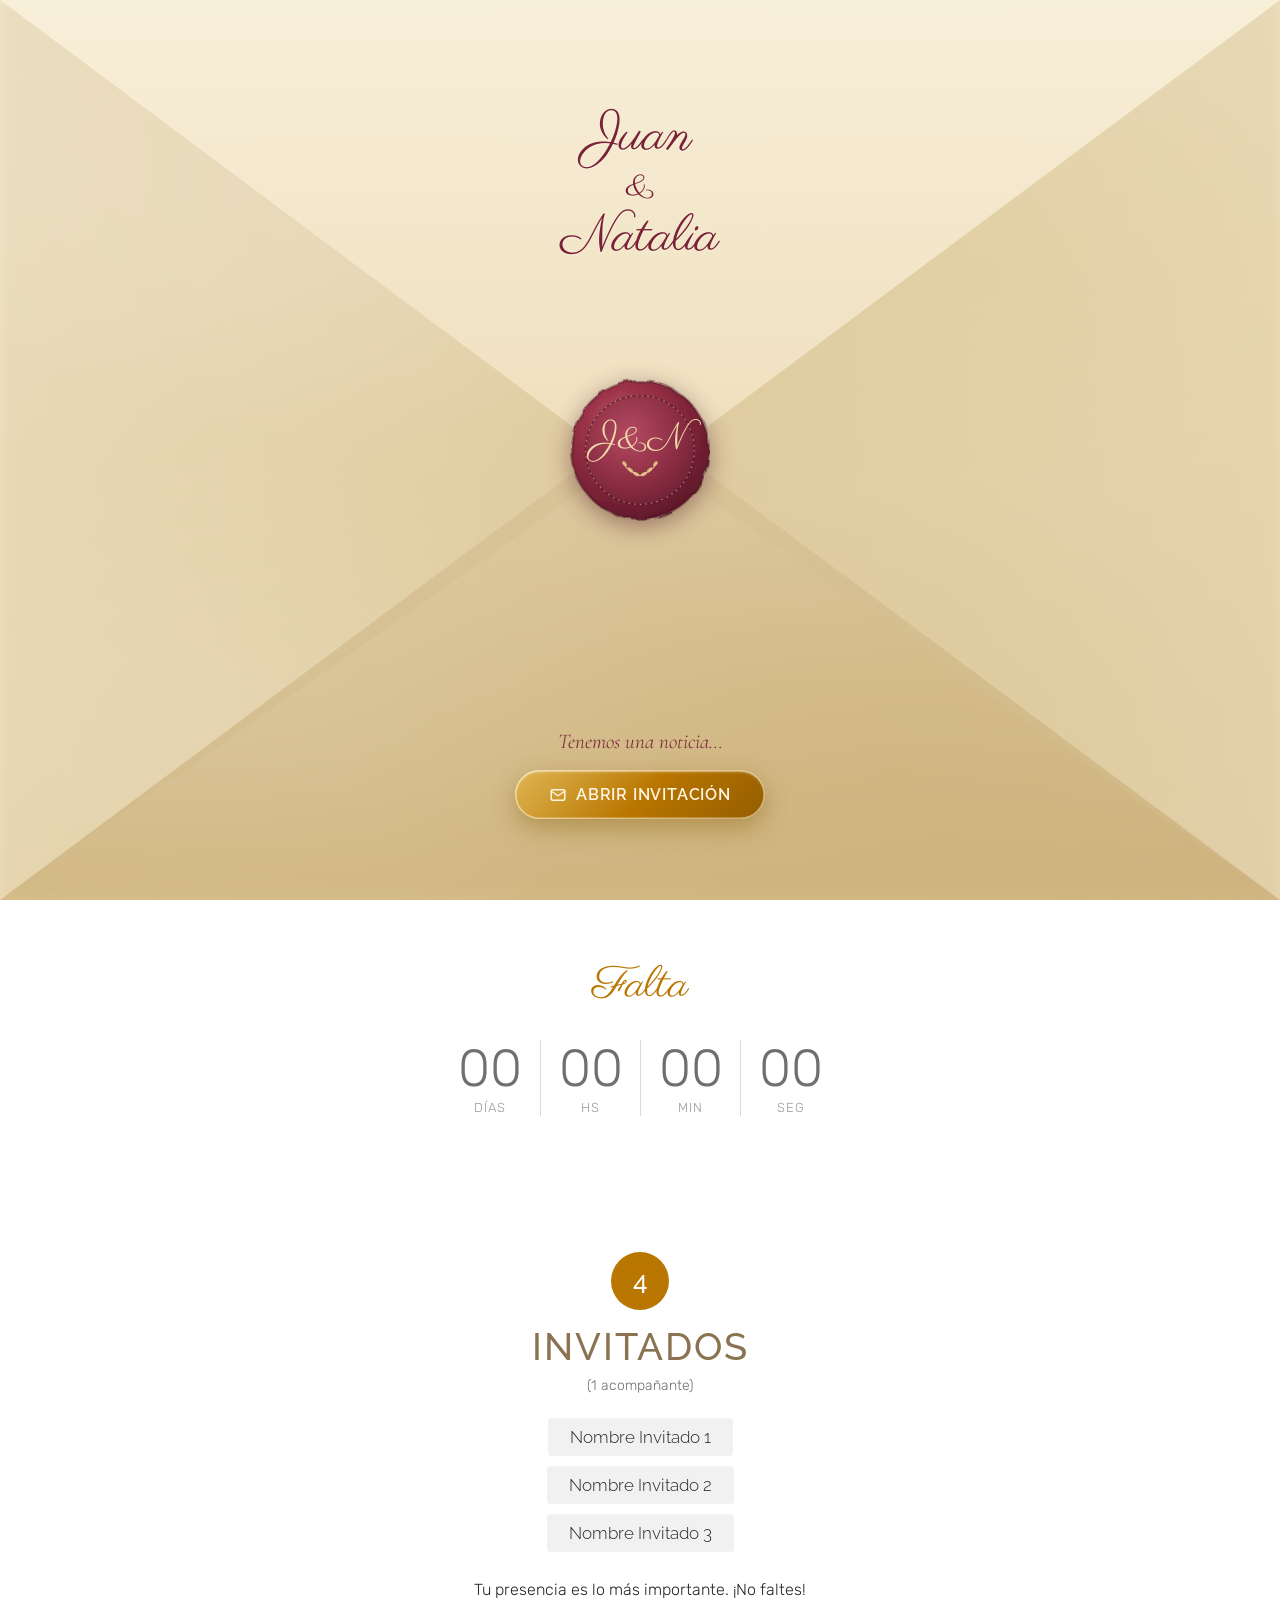
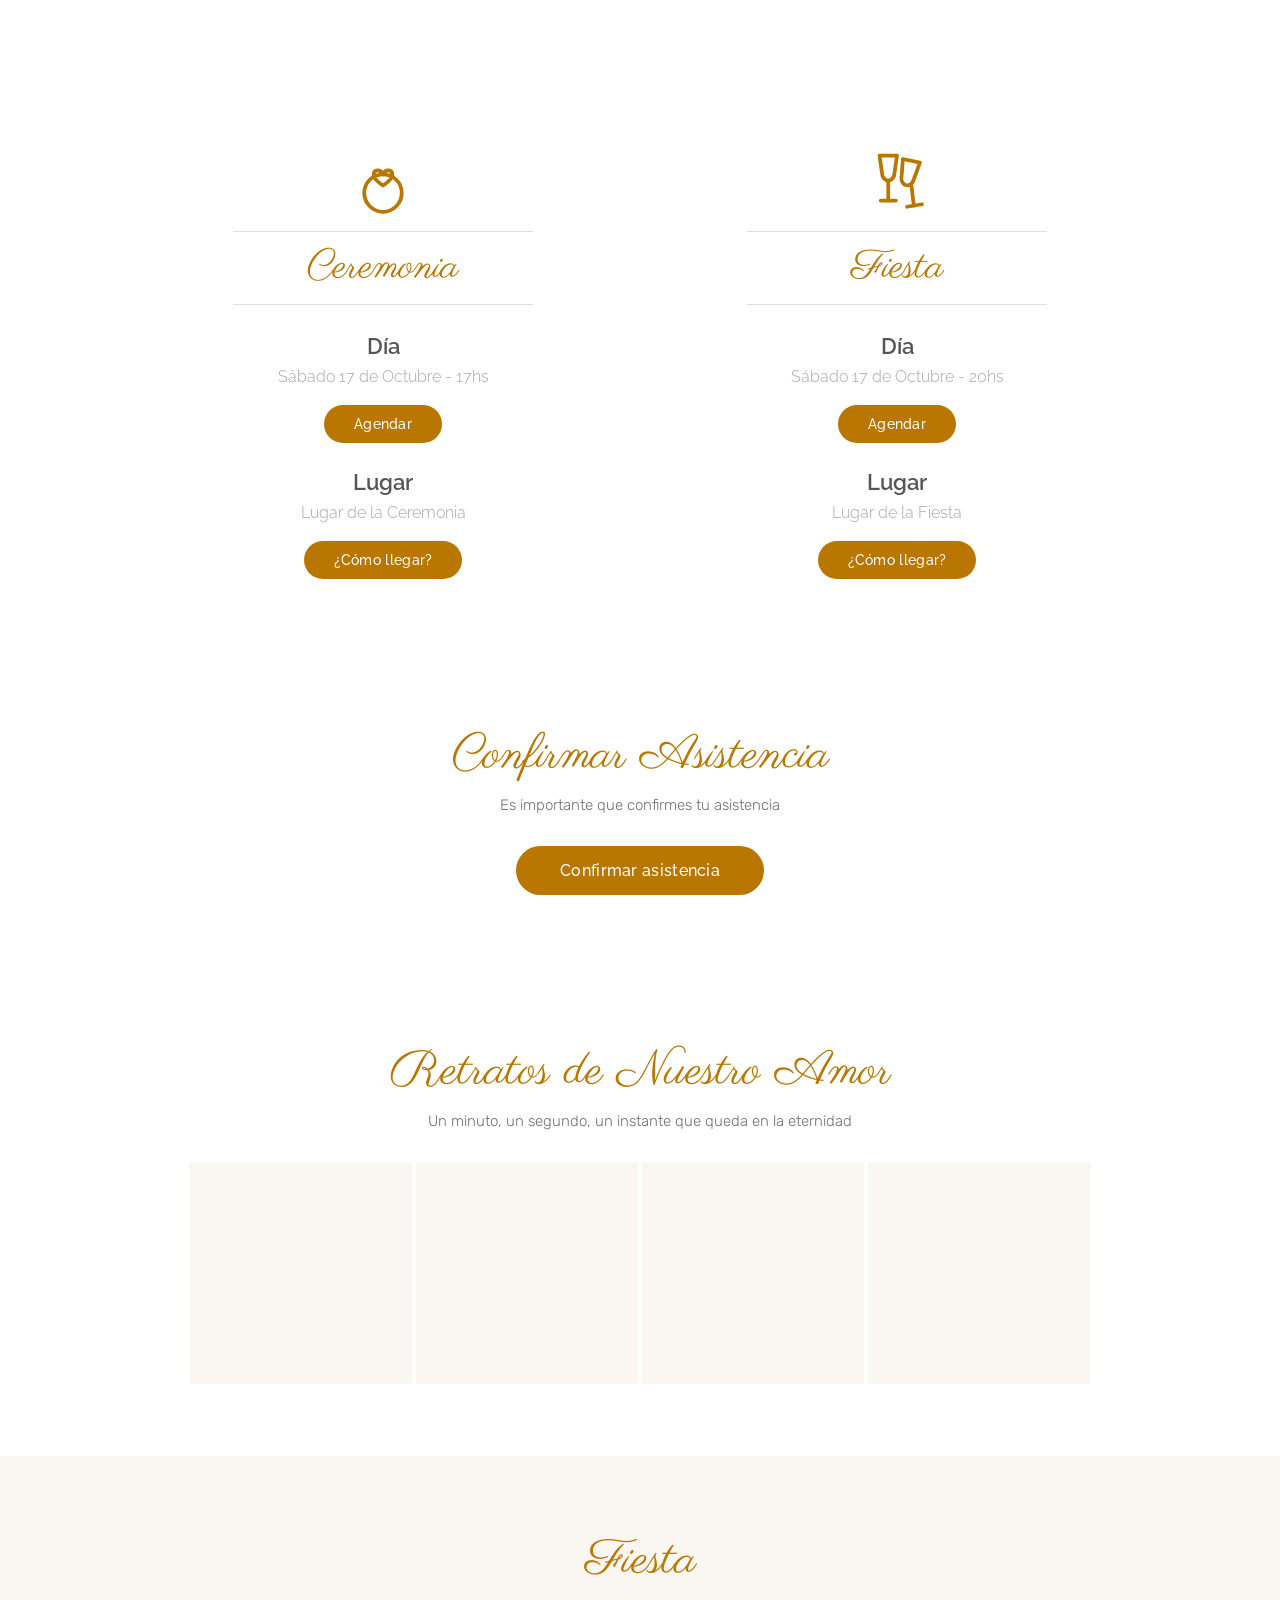
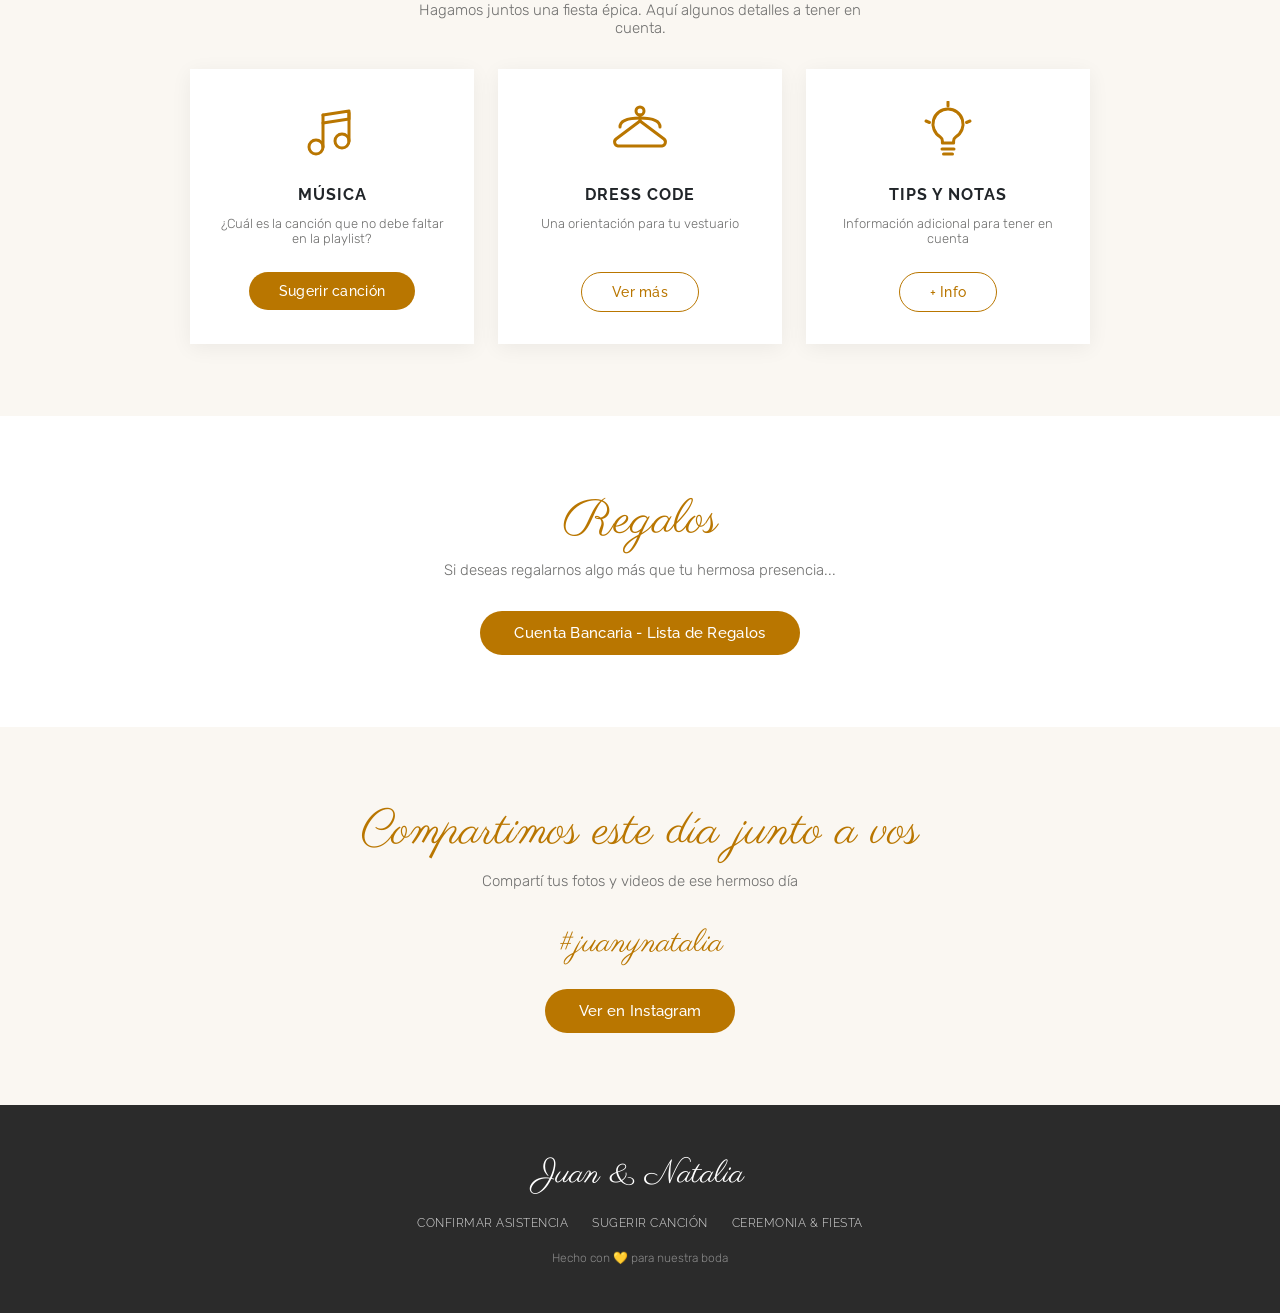
==== commit 0dcc1f9a: "Recolorea la entrada del sobre a paleta dorado/champán con sello vino El rosa/malva no combinaba con" ====
--- a/index.html
+++ b/index.html
@@ -27,15 +27,15 @@
       <svg class="env-seal" viewBox="0 0 200 200" aria-hidden="true">
         <defs>
           <radialGradient id="waxGold" cx="0.38" cy="0.32" r="0.75">
-            <stop offset="0" stop-color="#f6e2a6"/>
-            <stop offset="0.35" stop-color="#d9b45f"/>
-            <stop offset="0.7" stop-color="#b6862f"/>
-            <stop offset="1" stop-color="#835f1f"/>
+            <stop offset="0" stop-color="#c25a70"/>
+            <stop offset="0.35" stop-color="#9c3348"/>
+            <stop offset="0.7" stop-color="#7a2237"/>
+            <stop offset="1" stop-color="#571626"/>
           </radialGradient>
           <radialGradient id="waxInner" cx="0.4" cy="0.35" r="0.8">
-            <stop offset="0" stop-color="#e7c977"/>
-            <stop offset="0.6" stop-color="#c39a45"/>
-            <stop offset="1" stop-color="#9a7128"/>
+            <stop offset="0" stop-color="#b34a60"/>
+            <stop offset="0.6" stop-color="#8a2c42"/>
+            <stop offset="1" stop-color="#641d2e"/>
           </radialGradient>
           <filter id="waxEdge" x="-20%" y="-20%" width="140%" height="140%">
             <feTurbulence type="fractalNoise" baseFrequency="0.045" numOctaves="2" seed="9" result="n"/>
@@ -44,12 +44,12 @@
         </defs>
         <g filter="url(#waxEdge)">
           <circle cx="100" cy="100" r="86" fill="url(#waxGold)"/>
-          <circle cx="100" cy="100" r="86" fill="none" stroke="#6f4e16" stroke-opacity="0.35" stroke-width="3"/>
+          <circle cx="100" cy="100" r="86" fill="none" stroke="#3f0f1c" stroke-opacity="0.4" stroke-width="3"/>
         </g>
-        <circle cx="100" cy="100" r="68" fill="url(#waxInner)" stroke="#7a591e" stroke-opacity="0.4" stroke-width="2"/>
-        <circle cx="100" cy="100" r="68" fill="none" stroke="#f7e7b0" stroke-opacity="0.35" stroke-width="1.5" stroke-dasharray="2 5"/>
+        <circle cx="100" cy="100" r="68" fill="url(#waxInner)" stroke="#4a1420" stroke-opacity="0.45" stroke-width="2"/>
+        <circle cx="100" cy="100" r="68" fill="none" stroke="#f4e3b0" stroke-opacity="0.5" stroke-width="1.5" stroke-dasharray="2 5"/>
         <text x="100" y="86" class="env-seal__initials" text-anchor="middle" dominant-baseline="central">J&amp;N</text>
-        <g class="env-seal__wreath" fill="#6f4e16" fill-opacity="0.5" stroke="#6f4e16" stroke-opacity="0.5">
+        <g class="env-seal__wreath" fill="#e6cd8a" fill-opacity="0.85" stroke="#e6cd8a" stroke-opacity="0.85">
           <g transform="translate(100 132)">
             <path d="M0,0 Q-13,-4 -22,-16" fill="none" stroke-width="1.4"/>
             <ellipse cx="-5" cy="-2" rx="4.3" ry="2" transform="rotate(30 -5 -2)" stroke="none"/>
--- a/css/style.css
+++ b/css/style.css
@@ -92,10 +92,10 @@
 }
 .agendar__opt:hover { background: var(--color-bg-soft); }
 
-/* Sobre de bienvenida con sello de cera (acuarela malva/rosa) */
+/* Sobre de bienvenida con sello de cera (champán/dorado + sello vino) */
 .env-intro {
   position: fixed; inset: 0; z-index: 500;
-  background: #e4cad6;
+  background: #ece0c9;
   cursor: pointer; overflow: hidden;
   transition: opacity .5s ease;
 }
@@ -106,15 +106,15 @@
   perspective: 1400px;
 }
 
-/* Cuerpo del sobre: base acuarela con manchas suaves */
+/* Cuerpo del sobre: base papel champán con manchas suaves */
 .env-face {
   position: absolute; inset: 0;
   background:
-    radial-gradient(60% 45% at 28% 22%, rgba(247,236,240,.9) 0%, rgba(247,236,240,0) 60%),
-    radial-gradient(55% 40% at 78% 30%, rgba(214,180,200,.55) 0%, rgba(214,180,200,0) 60%),
-    radial-gradient(70% 50% at 70% 85%, rgba(201,167,189,.5) 0%, rgba(201,167,189,0) 60%),
-    radial-gradient(60% 45% at 18% 78%, rgba(238,214,224,.6) 0%, rgba(238,214,224,0) 60%),
-    linear-gradient(160deg, #efd8e1 0%, #e0bfd0 55%, #d3b0c6 100%);
+    radial-gradient(60% 45% at 28% 22%, rgba(251,245,231,.9) 0%, rgba(251,245,231,0) 60%),
+    radial-gradient(55% 40% at 78% 30%, rgba(226,203,152,.5) 0%, rgba(226,203,152,0) 60%),
+    radial-gradient(70% 50% at 70% 85%, rgba(211,184,125,.48) 0%, rgba(211,184,125,0) 60%),
+    radial-gradient(60% 45% at 18% 78%, rgba(242,231,206,.6) 0%, rgba(242,231,206,0) 60%),
+    linear-gradient(160deg, #f5ecd7 0%, #e8d5ab 55%, #dcc49a 100%);
 }
 .env-tri {
   position: absolute; inset: 0;
@@ -123,31 +123,31 @@
 /* Solapas laterales (al fondo) */
 .env-tri--left {
   clip-path: polygon(0 0, 0 100%, 50% 50%);
-  background: linear-gradient(90deg, rgba(233,205,219,.55) 0%, rgba(197,160,183,.55) 100%);
+  background: linear-gradient(90deg, rgba(238,224,190,.6) 0%, rgba(213,186,131,.6) 100%);
   z-index: 1;
-  filter: drop-shadow(2px 0 5px rgba(110,70,90,.2));
+  filter: drop-shadow(2px 0 5px rgba(120,90,30,.2));
 }
 .env-tri--right {
   clip-path: polygon(100% 0, 100% 100%, 50% 50%);
-  background: linear-gradient(270deg, rgba(233,205,219,.55) 0%, rgba(197,160,183,.55) 100%);
+  background: linear-gradient(270deg, rgba(238,224,190,.6) 0%, rgba(213,186,131,.6) 100%);
   z-index: 1;
-  filter: drop-shadow(-2px 0 5px rgba(110,70,90,.2));
+  filter: drop-shadow(-2px 0 5px rgba(120,90,30,.2));
 }
 /* Solapa inferior (sobre las laterales) */
 .env-tri--bottom {
   clip-path: polygon(0 100%, 100% 100%, 50% 47%);
-  background: linear-gradient(0deg, rgba(191,150,175,.5) 0%, rgba(238,216,226,.5) 100%);
+  background: linear-gradient(0deg, rgba(205,177,118,.55) 0%, rgba(242,232,208,.55) 100%);
   z-index: 2;
-  filter: drop-shadow(0 -3px 7px rgba(110,70,90,.22));
+  filter: drop-shadow(0 -3px 7px rgba(120,90,30,.22));
 }
 /* Solapa superior sellada (encima de todo) */
 .env-tri--top {
   clip-path: polygon(0 0, 100% 0, 50% 53%);
-  background: linear-gradient(180deg, #f4e6ec 0%, #e2c4d3 100%);
+  background: linear-gradient(180deg, #f8efd9 0%, #e5d0a1 100%);
   transform-origin: 50% 0;
   transition: transform .7s cubic-bezier(.6,0,.3,1);
   z-index: 4;
-  filter: drop-shadow(0 5px 12px rgba(110,70,90,.3));
+  filter: drop-shadow(0 5px 12px rgba(120,90,30,.3));
 }
 
 /* Nombres en la solapa superior */
@@ -155,27 +155,27 @@
   position: absolute; left: 0; right: 0; top: 12%;
   display: flex; flex-direction: column; align-items: center; gap: 2px;
   font-family: var(--font-script);
-  color: var(--color-primary);
+  color: #7a2237;
   font-size: clamp(34px, 8vw, 52px);
   line-height: 1.1;
-  text-shadow: 0 1px 2px rgba(255,250,235,.5);
+  text-shadow: 0 1px 2px rgba(255,250,235,.6);
 }
 .env-amp { font-size: .7em; }
 
-/* Sello de cera dorado */
+/* Sello de cera vino */
 .env-seal {
   position: absolute; top: 50%; left: 50%;
   width: clamp(120px, 32vw, 160px); height: clamp(120px, 32vw, 160px);
   transform: translate(-50%, -50%);
   z-index: 5;
-  filter: drop-shadow(0 6px 12px rgba(90,60,15,.4));
+  filter: drop-shadow(0 6px 12px rgba(70,15,30,.45));
   transition: transform .5s ease, opacity .5s ease;
 }
 .env-seal__initials {
   font-family: var(--font-script);
   font-size: 46px;
-  fill: #6f4e16;
-  opacity: .8;
+  fill: #f4e3b0;
+  opacity: .95;
 }
 
 /* Texto de instrucción + botón */
@@ -186,7 +186,7 @@
 .env-hint__text {
   font-family: 'Cormorant Garamond', serif;
   font-style: italic;
-  color: #566149;
+  color: #7a2237;
   font-size: clamp(17px, 4.6vw, 21px);
   margin-bottom: 16px;
 }
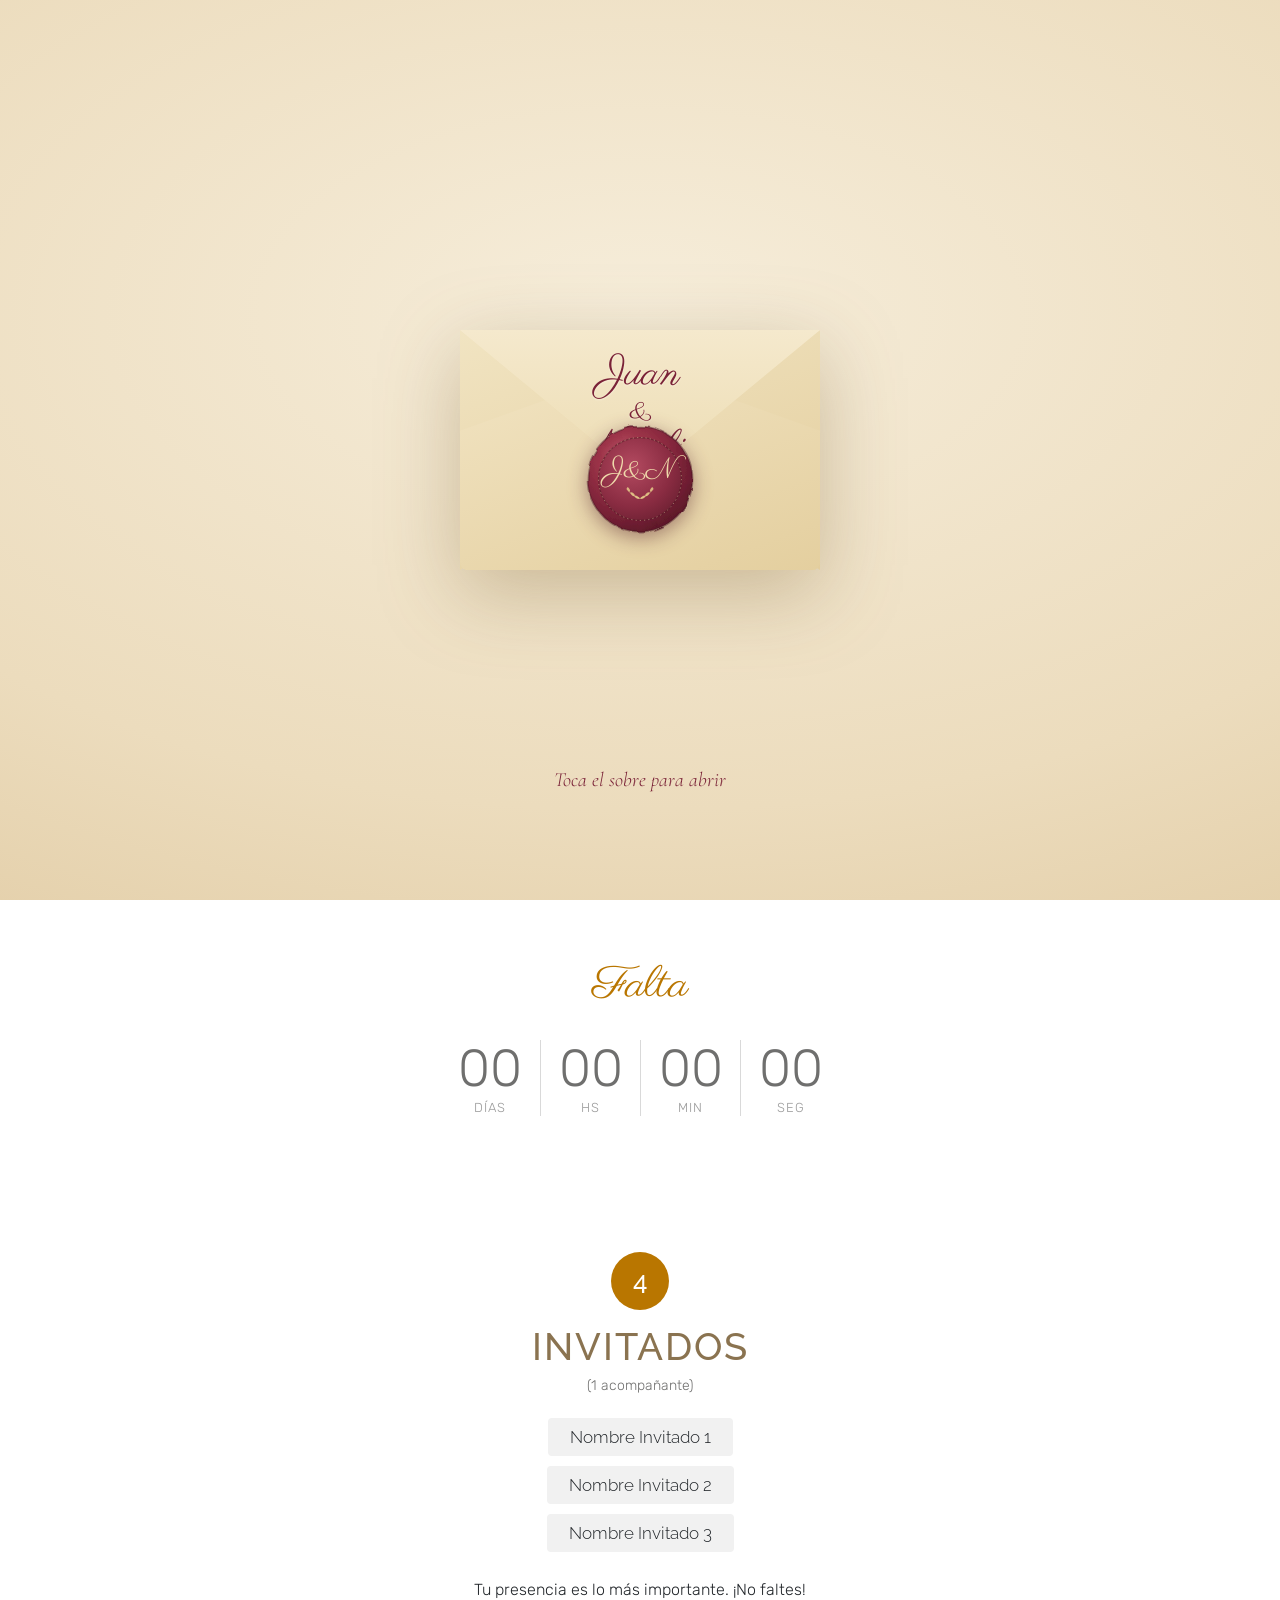
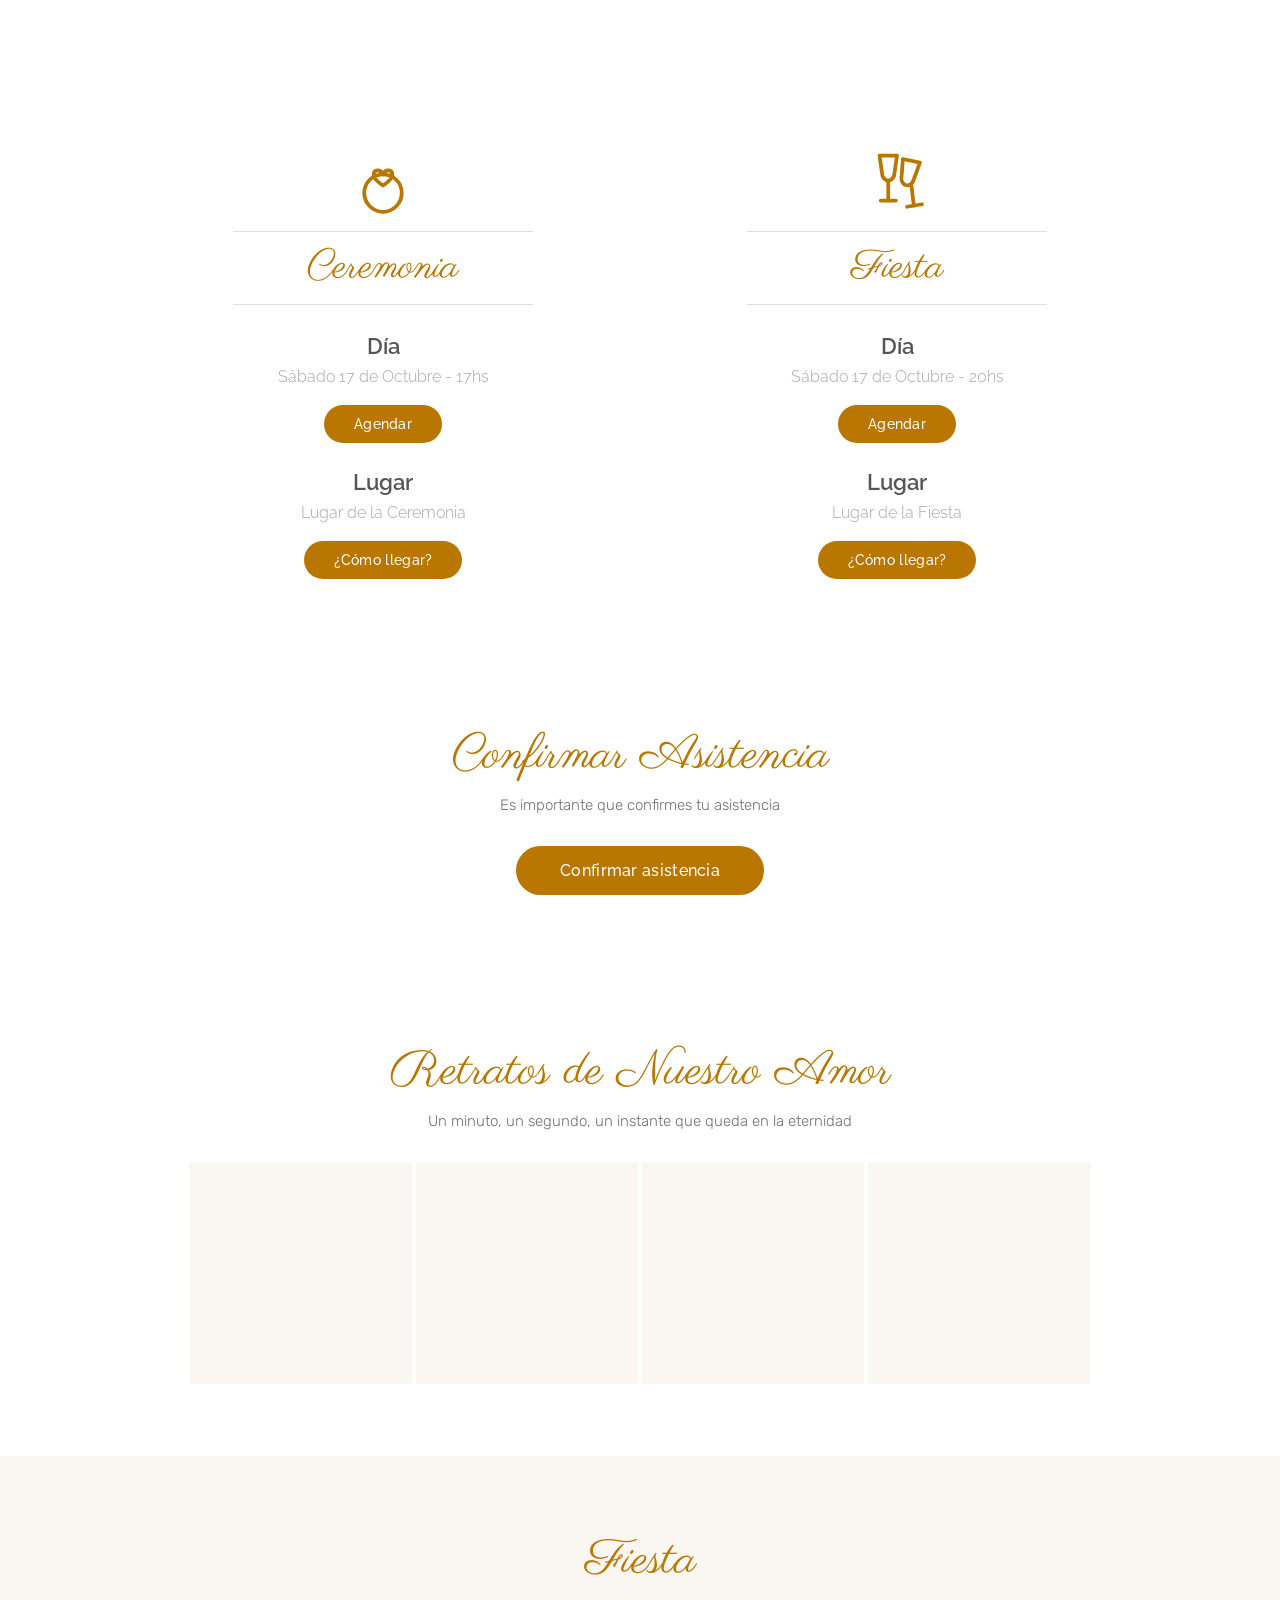
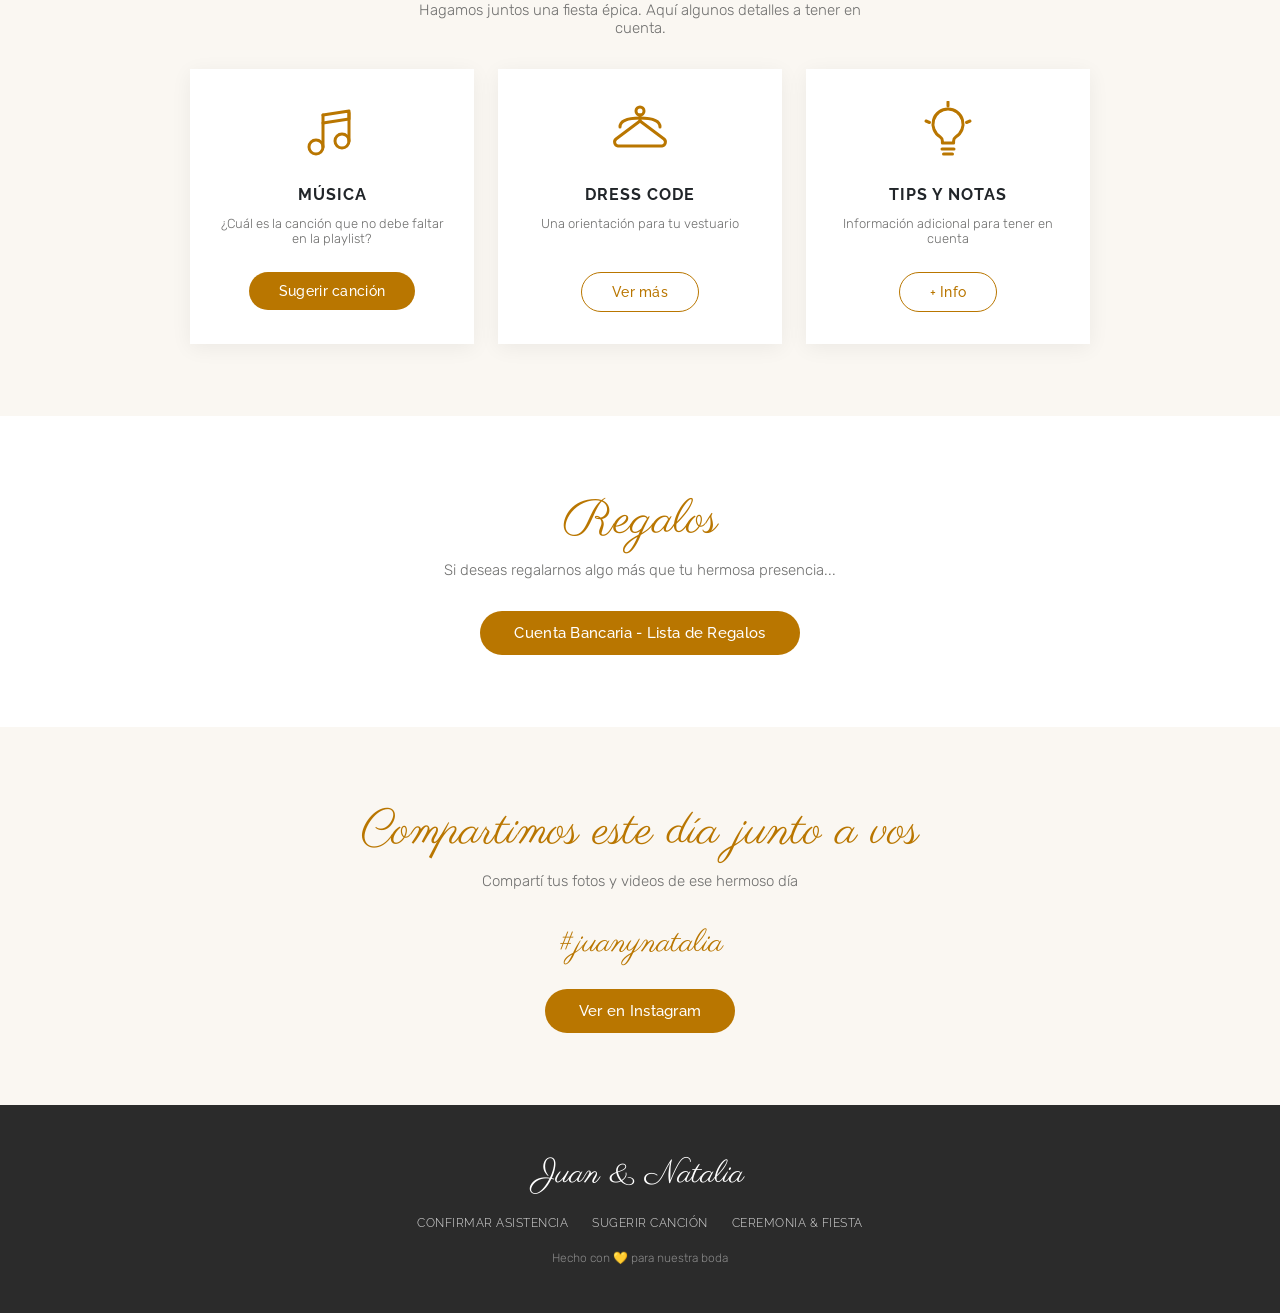
==== commit ba8f95ab: "Rehacer la entrada como un sobre real que se abre con carta que sale Reemplaza la entrada plana a pa" ====
--- a/index.html
+++ b/index.html
@@ -11,72 +11,74 @@
 <body>
 
 <div class="env-intro" id="envIntro" role="button" tabindex="0" aria-label="Toca para abrir la invitación">
-  <div class="env-scene">
-    <div class="env-face" aria-hidden="true">
-      <div class="env-tri env-tri--right"></div>
-      <div class="env-tri env-tri--bottom"></div>
-      <div class="env-tri env-tri--left"></div>
-      <div class="env-tri env-tri--top" id="envFlapTop">
-        <div class="env-names">
-          <span>Juan</span>
-          <span class="env-amp">&amp;</span>
-          <span>Natalia</span>
-        </div>
+  <div class="env" aria-hidden="true">
+    <!-- Carta que sale del sobre -->
+    <div class="env-letter">
+      <div class="env-letter__deco"></div>
+      <p class="env-letter__eyebrow">¡Nos casamos!</p>
+      <p class="env-letter__names">Juan &amp; Natalia</p>
+      <span class="env-letter__date">17 · 10 · 2026</span>
+    </div>
+
+    <!-- Parte trasera del sobre -->
+    <div class="env-back"></div>
+    <!-- Solapas laterales (tapan las esquinas sobre la carta) -->
+    <div class="env-side env-side--left"></div>
+    <div class="env-side env-side--right"></div>
+    <!-- Frente / bolsillo del sobre -->
+    <div class="env-front"></div>
+
+    <!-- Solapa superior con nombres -->
+    <div class="env-flap">
+      <div class="env-flap__names">
+        <span>Juan</span><span class="env-amp">&amp;</span><span>Natalia</span>
       </div>
-
-      <svg class="env-seal" viewBox="0 0 200 200" aria-hidden="true">
-        <defs>
-          <radialGradient id="waxGold" cx="0.38" cy="0.32" r="0.75">
-            <stop offset="0" stop-color="#c25a70"/>
-            <stop offset="0.35" stop-color="#9c3348"/>
-            <stop offset="0.7" stop-color="#7a2237"/>
-            <stop offset="1" stop-color="#571626"/>
-          </radialGradient>
-          <radialGradient id="waxInner" cx="0.4" cy="0.35" r="0.8">
-            <stop offset="0" stop-color="#b34a60"/>
-            <stop offset="0.6" stop-color="#8a2c42"/>
-            <stop offset="1" stop-color="#641d2e"/>
-          </radialGradient>
-          <filter id="waxEdge" x="-20%" y="-20%" width="140%" height="140%">
-            <feTurbulence type="fractalNoise" baseFrequency="0.045" numOctaves="2" seed="9" result="n"/>
-            <feDisplacementMap in="SourceGraphic" in2="n" scale="9"/>
-          </filter>
-        </defs>
-        <g filter="url(#waxEdge)">
-          <circle cx="100" cy="100" r="86" fill="url(#waxGold)"/>
-          <circle cx="100" cy="100" r="86" fill="none" stroke="#3f0f1c" stroke-opacity="0.4" stroke-width="3"/>
+    </div>
+
+    <!-- Sello de cera -->
+    <svg class="env-seal" viewBox="0 0 200 200">
+      <defs>
+        <radialGradient id="waxGold" cx="0.38" cy="0.32" r="0.75">
+          <stop offset="0" stop-color="#c25a70"/>
+          <stop offset="0.35" stop-color="#9c3348"/>
+          <stop offset="0.7" stop-color="#7a2237"/>
+          <stop offset="1" stop-color="#571626"/>
+        </radialGradient>
+        <radialGradient id="waxInner" cx="0.4" cy="0.35" r="0.8">
+          <stop offset="0" stop-color="#b34a60"/>
+          <stop offset="0.6" stop-color="#8a2c42"/>
+          <stop offset="1" stop-color="#641d2e"/>
+        </radialGradient>
+        <filter id="waxEdge" x="-20%" y="-20%" width="140%" height="140%">
+          <feTurbulence type="fractalNoise" baseFrequency="0.045" numOctaves="2" seed="9" result="n"/>
+          <feDisplacementMap in="SourceGraphic" in2="n" scale="9"/>
+        </filter>
+      </defs>
+      <g filter="url(#waxEdge)">
+        <circle cx="100" cy="100" r="86" fill="url(#waxGold)"/>
+        <circle cx="100" cy="100" r="86" fill="none" stroke="#3f0f1c" stroke-opacity="0.4" stroke-width="3"/>
+      </g>
+      <circle cx="100" cy="100" r="68" fill="url(#waxInner)" stroke="#4a1420" stroke-opacity="0.45" stroke-width="2"/>
+      <circle cx="100" cy="100" r="68" fill="none" stroke="#f4e3b0" stroke-opacity="0.5" stroke-width="1.5" stroke-dasharray="2 5"/>
+      <text x="100" y="86" class="env-seal__initials" text-anchor="middle" dominant-baseline="central">J&amp;N</text>
+      <g fill="#e6cd8a" fill-opacity="0.85" stroke="#e6cd8a" stroke-opacity="0.85">
+        <g transform="translate(100 132)">
+          <path d="M0,0 Q-13,-4 -22,-16" fill="none" stroke-width="1.4"/>
+          <ellipse cx="-5" cy="-2" rx="4.3" ry="2" transform="rotate(30 -5 -2)" stroke="none"/>
+          <ellipse cx="-12" cy="-7" rx="4.3" ry="2" transform="rotate(42 -12 -7)" stroke="none"/>
+          <ellipse cx="-19" cy="-15" rx="3.8" ry="1.8" transform="rotate(54 -19 -15)" stroke="none"/>
         </g>
-        <circle cx="100" cy="100" r="68" fill="url(#waxInner)" stroke="#4a1420" stroke-opacity="0.45" stroke-width="2"/>
-        <circle cx="100" cy="100" r="68" fill="none" stroke="#f4e3b0" stroke-opacity="0.5" stroke-width="1.5" stroke-dasharray="2 5"/>
-        <text x="100" y="86" class="env-seal__initials" text-anchor="middle" dominant-baseline="central">J&amp;N</text>
-        <g class="env-seal__wreath" fill="#e6cd8a" fill-opacity="0.85" stroke="#e6cd8a" stroke-opacity="0.85">
-          <g transform="translate(100 132)">
-            <path d="M0,0 Q-13,-4 -22,-16" fill="none" stroke-width="1.4"/>
-            <ellipse cx="-5" cy="-2" rx="4.3" ry="2" transform="rotate(30 -5 -2)" stroke="none"/>
-            <ellipse cx="-12" cy="-7" rx="4.3" ry="2" transform="rotate(42 -12 -7)" stroke="none"/>
-            <ellipse cx="-19" cy="-15" rx="3.8" ry="1.8" transform="rotate(54 -19 -15)" stroke="none"/>
-          </g>
-          <g transform="translate(100 132) scale(-1,1)">
-            <path d="M0,0 Q-13,-4 -22,-16" fill="none" stroke-width="1.4"/>
-            <ellipse cx="-5" cy="-2" rx="4.3" ry="2" transform="rotate(30 -5 -2)" stroke="none"/>
-            <ellipse cx="-12" cy="-7" rx="4.3" ry="2" transform="rotate(42 -12 -7)" stroke="none"/>
-            <ellipse cx="-19" cy="-15" rx="3.8" ry="1.8" transform="rotate(54 -19 -15)" stroke="none"/>
-          </g>
+        <g transform="translate(100 132) scale(-1,1)">
+          <path d="M0,0 Q-13,-4 -22,-16" fill="none" stroke-width="1.4"/>
+          <ellipse cx="-5" cy="-2" rx="4.3" ry="2" transform="rotate(30 -5 -2)" stroke="none"/>
+          <ellipse cx="-12" cy="-7" rx="4.3" ry="2" transform="rotate(42 -12 -7)" stroke="none"/>
+          <ellipse cx="-19" cy="-15" rx="3.8" ry="1.8" transform="rotate(54 -19 -15)" stroke="none"/>
         </g>
-      </svg>
-    </div>
-
-    <div class="env-hint">
-      <p class="env-hint__text">Tenemos una noticia…</p>
-      <span class="env-btn">
-        <svg class="env-btn__icon" viewBox="0 0 24 24" width="18" height="18" fill="none" stroke="currentColor" stroke-width="2" stroke-linecap="round" stroke-linejoin="round" aria-hidden="true">
-          <rect x="3" y="5" width="18" height="14" rx="2"/>
-          <path d="M3 7l9 6 9-6"/>
-        </svg>
-        Abrir invitación
-      </span>
-    </div>
-  </div>
+      </g>
+    </svg>
+  </div>
+
+  <p class="env-hint" id="envHint">Toca el sobre para abrir</p>
 </div>
 
 <div class="music-modal" id="musicModal">
--- a/css/style.css
+++ b/css/style.css
@@ -92,146 +92,149 @@
 }
 .agendar__opt:hover { background: var(--color-bg-soft); }
 
-/* Sobre de bienvenida con sello de cera (champán/dorado + sello vino) */
+/* ===== Sobre de bienvenida (champán + sello vino) — se abre de verdad ===== */
 .env-intro {
   position: fixed; inset: 0; z-index: 500;
-  background: #ece0c9;
+  background: radial-gradient(130% 100% at 50% 35%, #f6edda 0%, #ecdcbd 55%, #ddc59a 100%);
   cursor: pointer; overflow: hidden;
-  transition: opacity .5s ease;
+  display: flex; flex-direction: column; align-items: center; justify-content: center;
+  transition: opacity .6s ease;
 }
 .env-intro.is-hidden { opacity: 0; pointer-events: none; }
 
-.env-scene {
-  position: absolute; inset: 0;
-  perspective: 1400px;
-}
-
-/* Cuerpo del sobre: base papel champán con manchas suaves */
-.env-face {
-  position: absolute; inset: 0;
-  background:
-    radial-gradient(60% 45% at 28% 22%, rgba(251,245,231,.9) 0%, rgba(251,245,231,0) 60%),
-    radial-gradient(55% 40% at 78% 30%, rgba(226,203,152,.5) 0%, rgba(226,203,152,0) 60%),
-    radial-gradient(70% 50% at 70% 85%, rgba(211,184,125,.48) 0%, rgba(211,184,125,0) 60%),
-    radial-gradient(60% 45% at 18% 78%, rgba(242,231,206,.6) 0%, rgba(242,231,206,0) 60%),
-    linear-gradient(160deg, #f5ecd7 0%, #e8d5ab 55%, #dcc49a 100%);
-}
-.env-tri {
-  position: absolute; inset: 0;
+/* El sobre centrado */
+.env {
+  position: relative;
+  width: min(84vw, 360px);
+  aspect-ratio: 3 / 2;
+  perspective: 1300px;
+  filter: drop-shadow(0 22px 40px rgba(110,80,25,.3));
+}
+
+/* Carta que sale del sobre */
+.env-letter {
+  position: absolute; left: 7%; right: 7%; top: 8%; height: 80%;
+  background: linear-gradient(160deg, #fdf8ec 0%, #f6ecd6 100%);
+  border-radius: 5px;
+  box-shadow: 0 2px 10px rgba(120,90,30,.18);
+  z-index: 2;
+  display: flex; flex-direction: column; align-items: center; justify-content: center; gap: 8px;
+  transition: transform 1s cubic-bezier(.5,0,.15,1);
+}
+.env-letter__deco {
+  width: 46px; height: 2px; margin-bottom: 4px;
+  background: linear-gradient(90deg, transparent, #c79a3f, transparent);
+}
+.env-letter__eyebrow {
+  font-family: 'Cormorant Garamond', serif; font-style: italic;
+  color: #b0863a; font-size: clamp(14px, 4vw, 18px);
+}
+.env-letter__names {
+  font-family: var(--font-script); color: #7a2237;
+  font-size: clamp(26px, 8vw, 40px); line-height: 1;
+}
+.env-letter__date {
+  font-family: var(--font-heading); letter-spacing: 3px;
+  color: #8a6d3a; font-size: clamp(11px, 3vw, 13px);
+}
+
+/* Parte trasera del sobre (interior visible al abrir) — mismo papel champán */
+.env-back {
+  position: absolute; inset: 0; z-index: 1;
+  border-radius: 8px;
+  background: linear-gradient(160deg, #f3e6c6 0%, #e4cf9f 100%);
+}
+
+/* Solapas laterales — mismo champán, cubren las esquinas sobre la carta */
+.env-side {
+  position: absolute; inset: 0; z-index: 3;
+  background: linear-gradient(160deg, #f1e4c2 0%, #e3cd9c 100%);
+}
+.env-side--left  { clip-path: polygon(0 0, 0 100%, 52% 50%); }
+.env-side--right { clip-path: polygon(100% 0, 100% 100%, 48% 50%); }
+/* Sombra sutil del pliegue lateral */
+.env-side--left::after, .env-side--right::after {
+  content: ""; position: absolute; inset: 0;
+  background: linear-gradient(90deg, transparent 60%, rgba(120,90,30,.1) 100%);
+}
+.env-side--right::after { background: linear-gradient(270deg, transparent 60%, rgba(120,90,30,.1) 100%); }
+
+/* Frente / bolsillo del sobre — mismo color, definido por sombra */
+.env-front {
+  position: absolute; inset: 0; z-index: 3;
+  border-radius: 8px;
+  clip-path: polygon(0 42%, 50% 15%, 100% 42%, 100% 100%, 0 100%);
+  background: linear-gradient(160deg, #f3e6c6 0%, #e4cf9f 100%);
+}
+/* Sombra bajo el borde superior del bolsillo (el pico) */
+.env-front::before {
+  content: ""; position: absolute; left: 0; right: 0; top: 0; height: 45%;
+  clip-path: polygon(0 93%, 50% 33%, 100% 93%, 100% 100%, 0 100%);
+  background: linear-gradient(180deg, rgba(120,90,30,.22), transparent 55%);
+}
+
+/* Solapa superior (con nombres) — mismo color, definida por sombra */
+.env-flap {
+  position: absolute; top: 0; left: 0; width: 100%; height: 62%;
+  clip-path: polygon(0 0, 100% 0, 50% 100%);
+  background: linear-gradient(180deg, #f5e9cd 0%, #ecdcb2 100%);
+  transform-origin: 50% 0; transform: rotateX(0deg);
+  z-index: 4;
+  transition: transform .75s cubic-bezier(.5,0,.25,1);
+  filter: drop-shadow(0 4px 6px rgba(120,90,30,.2));
+}
+.env-flap__names {
+  position: absolute; left: 0; right: 0; top: 16%;
+  display: flex; flex-direction: column; align-items: center; gap: 1px;
+  font-family: var(--font-script); color: #7a2237;
+  font-size: clamp(24px, 6.6vw, 40px); line-height: 1.05;
+  text-shadow: 0 1px 2px rgba(255,250,235,.6);
   backface-visibility: hidden;
 }
-/* Solapas laterales (al fondo) */
-.env-tri--left {
-  clip-path: polygon(0 0, 0 100%, 50% 50%);
-  background: linear-gradient(90deg, rgba(238,224,190,.6) 0%, rgba(213,186,131,.6) 100%);
-  z-index: 1;
-  filter: drop-shadow(2px 0 5px rgba(120,90,30,.2));
-}
-.env-tri--right {
-  clip-path: polygon(100% 0, 100% 100%, 50% 50%);
-  background: linear-gradient(270deg, rgba(238,224,190,.6) 0%, rgba(213,186,131,.6) 100%);
-  z-index: 1;
-  filter: drop-shadow(-2px 0 5px rgba(120,90,30,.2));
-}
-/* Solapa inferior (sobre las laterales) */
-.env-tri--bottom {
-  clip-path: polygon(0 100%, 100% 100%, 50% 47%);
-  background: linear-gradient(0deg, rgba(205,177,118,.55) 0%, rgba(242,232,208,.55) 100%);
-  z-index: 2;
-  filter: drop-shadow(0 -3px 7px rgba(120,90,30,.22));
-}
-/* Solapa superior sellada (encima de todo) */
-.env-tri--top {
-  clip-path: polygon(0 0, 100% 0, 50% 53%);
-  background: linear-gradient(180deg, #f8efd9 0%, #e5d0a1 100%);
-  transform-origin: 50% 0;
-  transition: transform .7s cubic-bezier(.6,0,.3,1);
-  z-index: 4;
-  filter: drop-shadow(0 5px 12px rgba(120,90,30,.3));
-}
-
-/* Nombres en la solapa superior */
-.env-names {
-  position: absolute; left: 0; right: 0; top: 12%;
-  display: flex; flex-direction: column; align-items: center; gap: 2px;
-  font-family: var(--font-script);
-  color: #7a2237;
-  font-size: clamp(34px, 8vw, 52px);
-  line-height: 1.1;
-  text-shadow: 0 1px 2px rgba(255,250,235,.6);
-}
 .env-amp { font-size: .7em; }
 
-/* Sello de cera vino */
+/* Sello de cera vino (en la punta de la solapa) */
 .env-seal {
-  position: absolute; top: 50%; left: 50%;
-  width: clamp(120px, 32vw, 160px); height: clamp(120px, 32vw, 160px);
+  position: absolute; top: 62%; left: 50%;
+  width: clamp(96px, 26vw, 122px); height: clamp(96px, 26vw, 122px);
   transform: translate(-50%, -50%);
   z-index: 5;
-  filter: drop-shadow(0 6px 12px rgba(70,15,30,.45));
-  transition: transform .5s ease, opacity .5s ease;
+  filter: drop-shadow(0 5px 10px rgba(70,15,30,.45));
+  transition: transform .45s ease, opacity .4s ease;
 }
 .env-seal__initials {
-  font-family: var(--font-script);
-  font-size: 46px;
-  fill: #f4e3b0;
-  opacity: .95;
-}
-
-/* Texto de instrucción + botón */
+  font-family: var(--font-script); font-size: 46px; fill: #f4e3b0; opacity: .95;
+}
+
+/* Instrucción */
 .env-hint {
-  position: absolute; left: 0; right: 0; bottom: 9%;
-  text-align: center; z-index: 6;
-}
-.env-hint__text {
-  font-family: 'Cormorant Garamond', serif;
-  font-style: italic;
-  color: #7a2237;
-  font-size: clamp(17px, 4.6vw, 21px);
-  margin-bottom: 16px;
-}
-.env-btn {
-  position: relative; display: inline-flex; align-items: center; gap: 9px;
-  padding: 15px 34px; border-radius: 50px;
-  font-family: var(--font-heading); font-weight: 600; font-size: clamp(14px, 3.8vw, 16px);
-  letter-spacing: .8px; text-transform: uppercase; color: #fff5e2;
-  background: linear-gradient(135deg, #e0b755 0%, #B97600 52%, #935d00 100%);
-  box-shadow: 0 9px 24px rgba(140,100,15,.45),
-              inset 0 0 0 1.5px rgba(255,244,222,.55),
-              inset 0 2px 3px rgba(255,255,255,.35);
-  overflow: hidden;
-  animation: envBtnFloat 2.6s ease-in-out infinite;
-}
-.env-btn__icon { flex-shrink: 0; }
-/* Destello que barre el botón */
-.env-btn::after {
-  content: ""; position: absolute; top: 0; left: -60%; width: 45%; height: 100%;
-  background: linear-gradient(100deg, transparent, rgba(255,255,255,.6), transparent);
-  transform: skewX(-18deg);
-  animation: envBtnShine 3s ease-in-out infinite;
-}
-@keyframes envBtnFloat {
-  0%, 100% { transform: translateY(0);
-    box-shadow: 0 9px 24px rgba(140,100,15,.45), inset 0 0 0 1.5px rgba(255,244,222,.55), inset 0 2px 3px rgba(255,255,255,.35); }
-  50% { transform: translateY(-4px);
-    box-shadow: 0 16px 30px rgba(140,100,15,.52), inset 0 0 0 1.5px rgba(255,244,222,.6), inset 0 2px 3px rgba(255,255,255,.35); }
-}
-@keyframes envBtnShine {
-  0% { left: -60%; }
-  55%, 100% { left: 130%; }
-}
-
-/* Apertura: la solapa se abre y el sobre se desliza hacia arriba */
-.env-intro.is-opening .env-tri--top { transform: rotateX(-172deg); }
-.env-intro.is-opening .env-seal { transform: translate(-50%, -50%) scale(.4); opacity: 0; }
-.env-intro.is-opening .env-hint { opacity: 0; transition: opacity .3s ease; }
-.env-intro.is-opening .env-scene {
-  transform: translateY(-108%);
-  transition: transform .85s cubic-bezier(.7,0,.3,1) .45s;
-}
+  position: absolute; bottom: 12%; left: 0; right: 0; text-align: center;
+  font-family: 'Cormorant Garamond', serif; font-style: italic;
+  color: #7a2237; font-size: clamp(16px, 4.4vw, 20px);
+  animation: envHintPulse 1.9s ease-in-out infinite;
+}
+@keyframes envHintPulse { 0%,100% { opacity: .5; } 50% { opacity: 1; } }
+
+/* ===== Secuencia de apertura ===== */
+/* 1. El sello salta y se desvanece */
+.env-intro.is-opening .env-seal {
+  transform: translate(-50%, -50%) translateY(-16px) scale(.45); opacity: 0;
+}
+/* 2. La solapa se levanta (y pasa detrás de la carta) */
+.env-intro.is-opening .env-flap {
+  transform: rotateX(-170deg); z-index: 1;
+  transition: transform .75s cubic-bezier(.5,0,.25,1), z-index 0s linear .4s;
+}
+/* 3. La carta sale deslizándose hacia arriba */
+.env-intro.is-opening .env-letter {
+  transform: translateY(-64%);
+  transition: transform 1s cubic-bezier(.5,0,.15,1) .5s;
+}
+/* 4. La instrucción desaparece */
+.env-intro.is-opening .env-hint { opacity: 0; animation: none; transition: opacity .3s ease; }
 
 @media (prefers-reduced-motion: reduce) {
-  .env-btn, .env-btn::after { animation: none; }
+  .env-hint { animation: none; }
 }
 
 /* Pantalla de bienvenida */
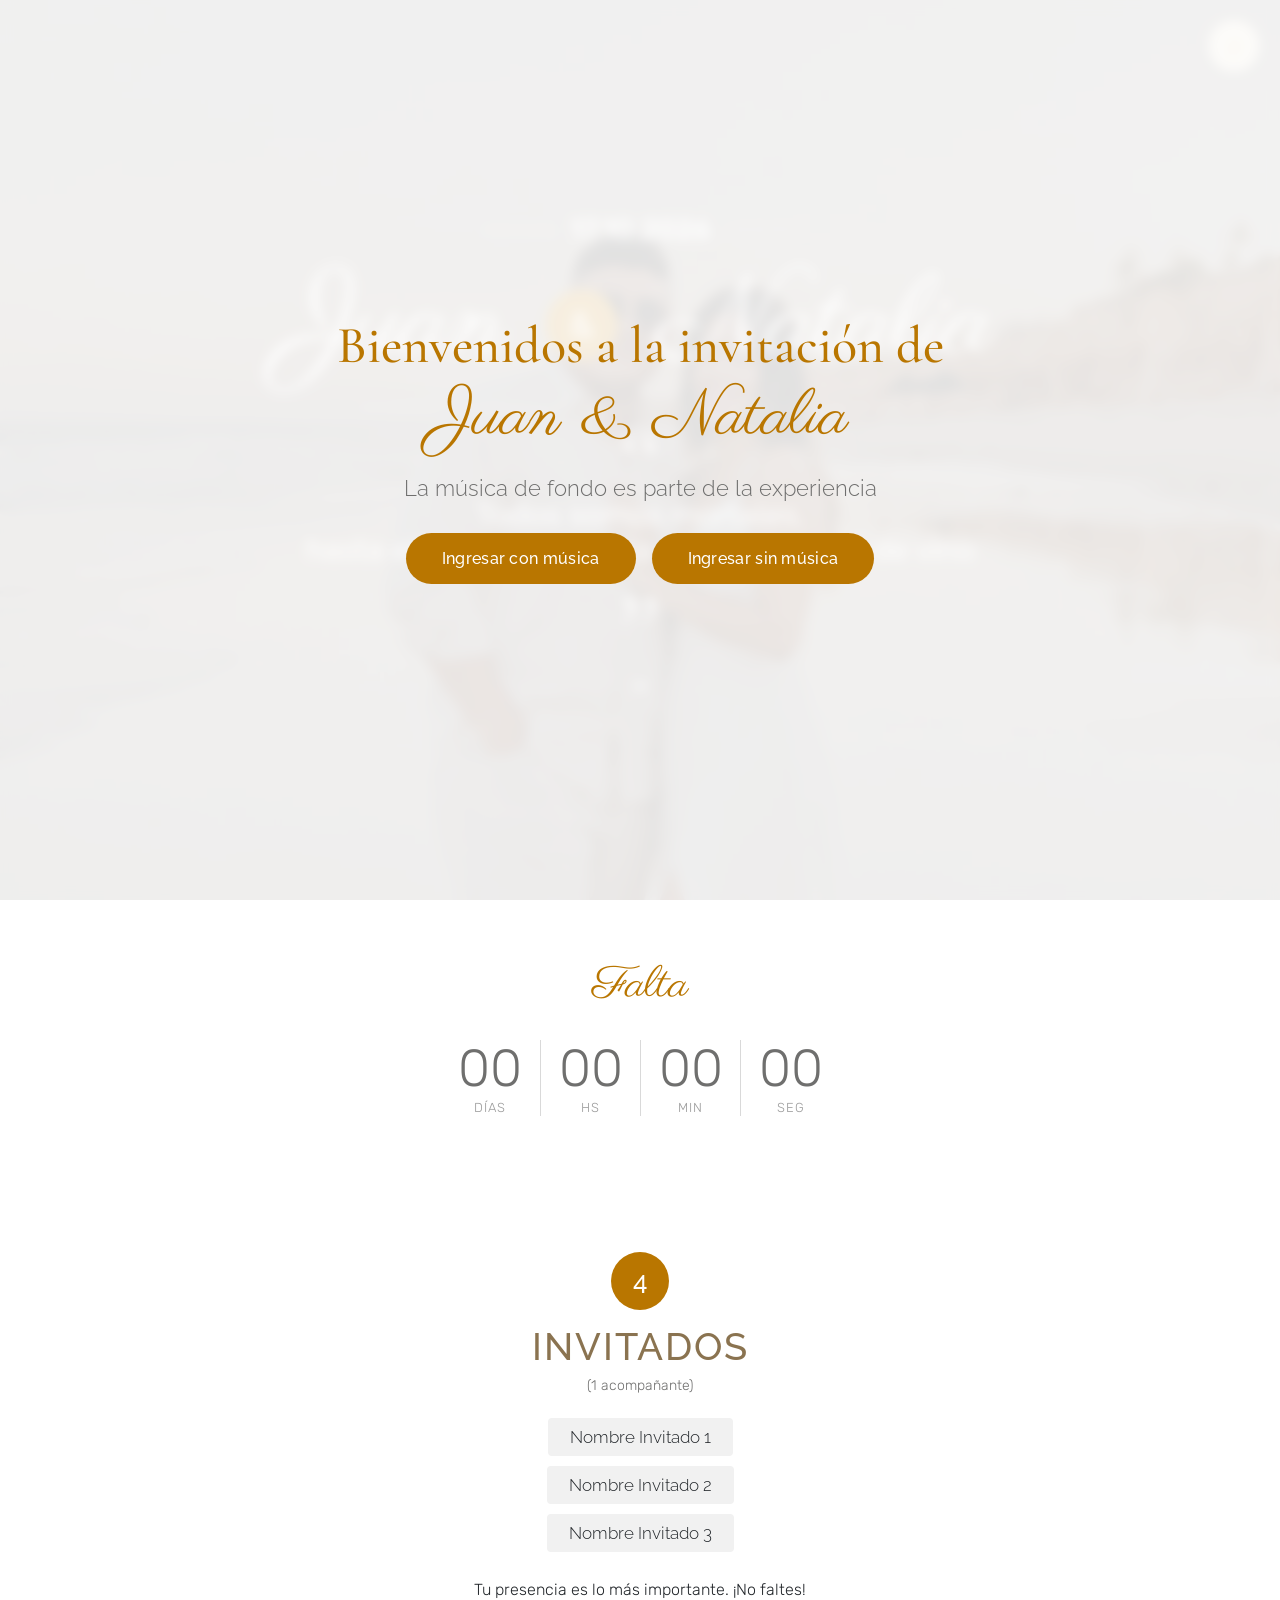
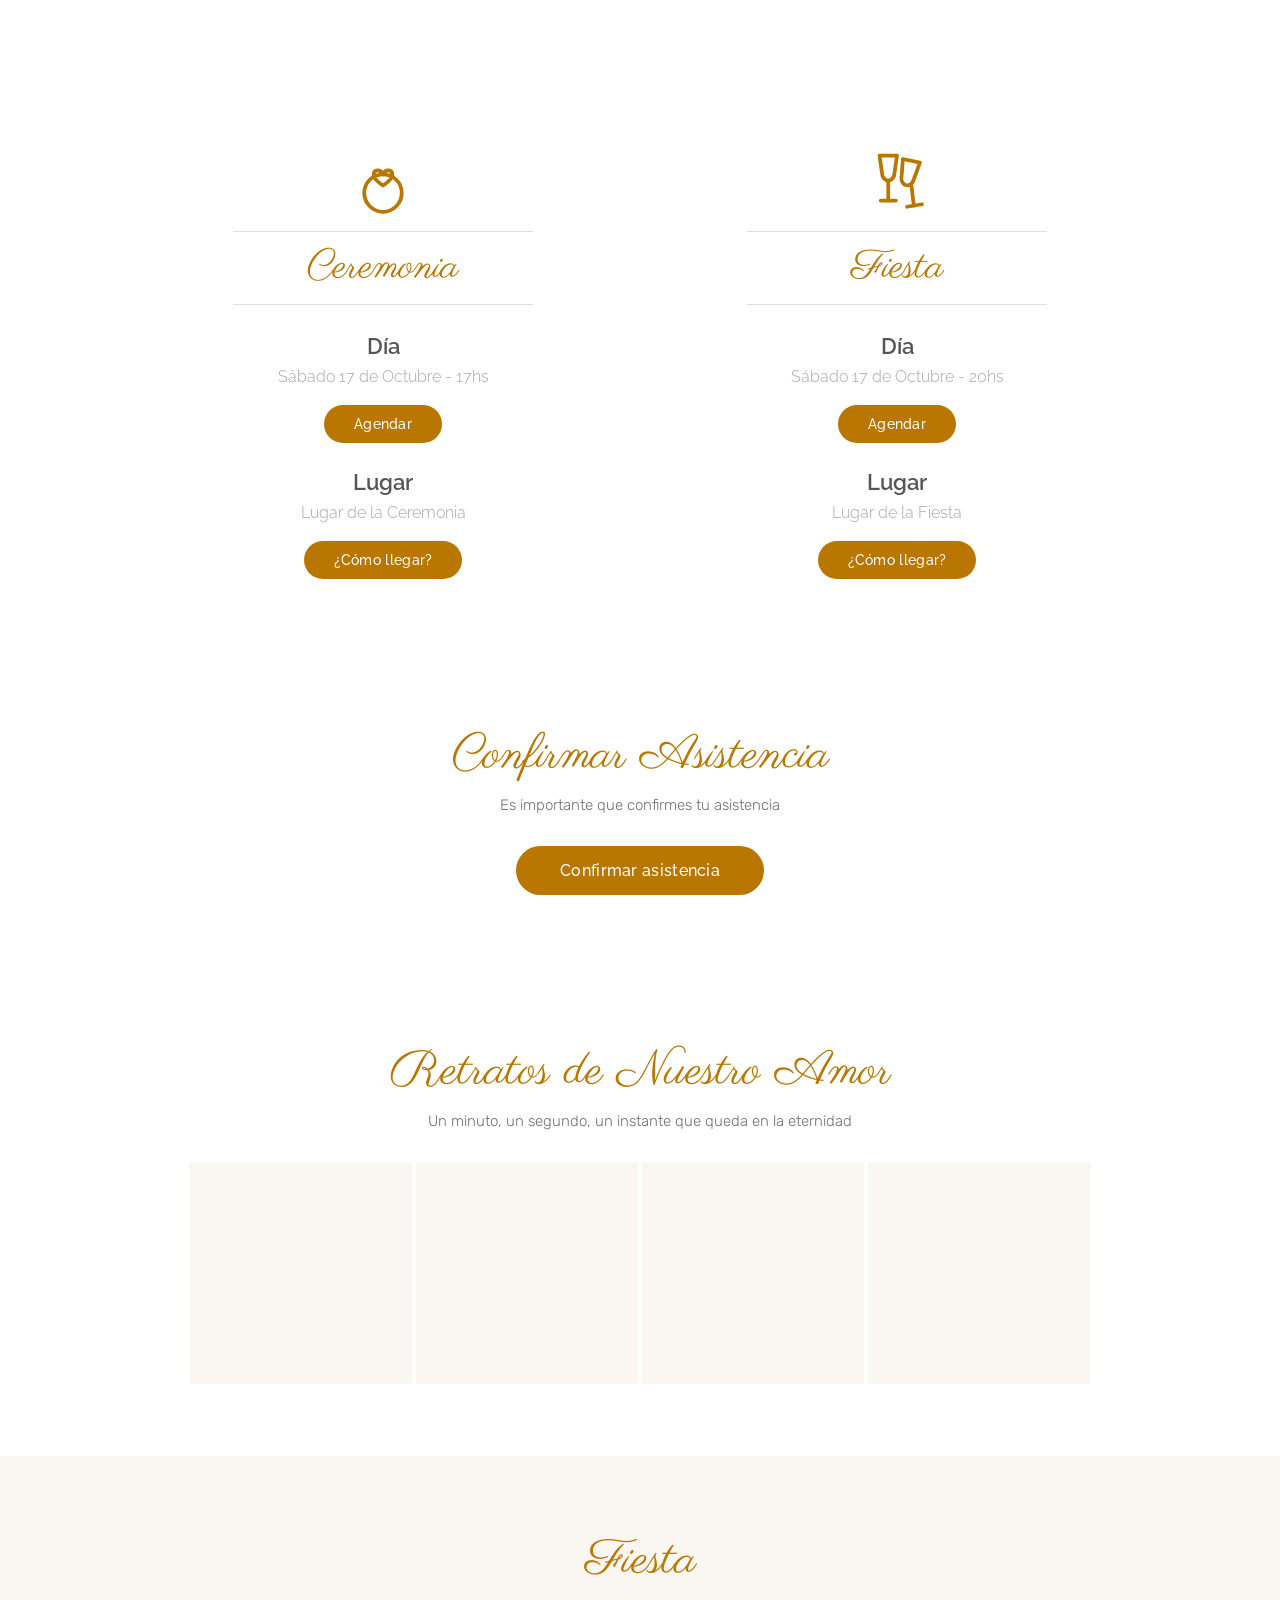
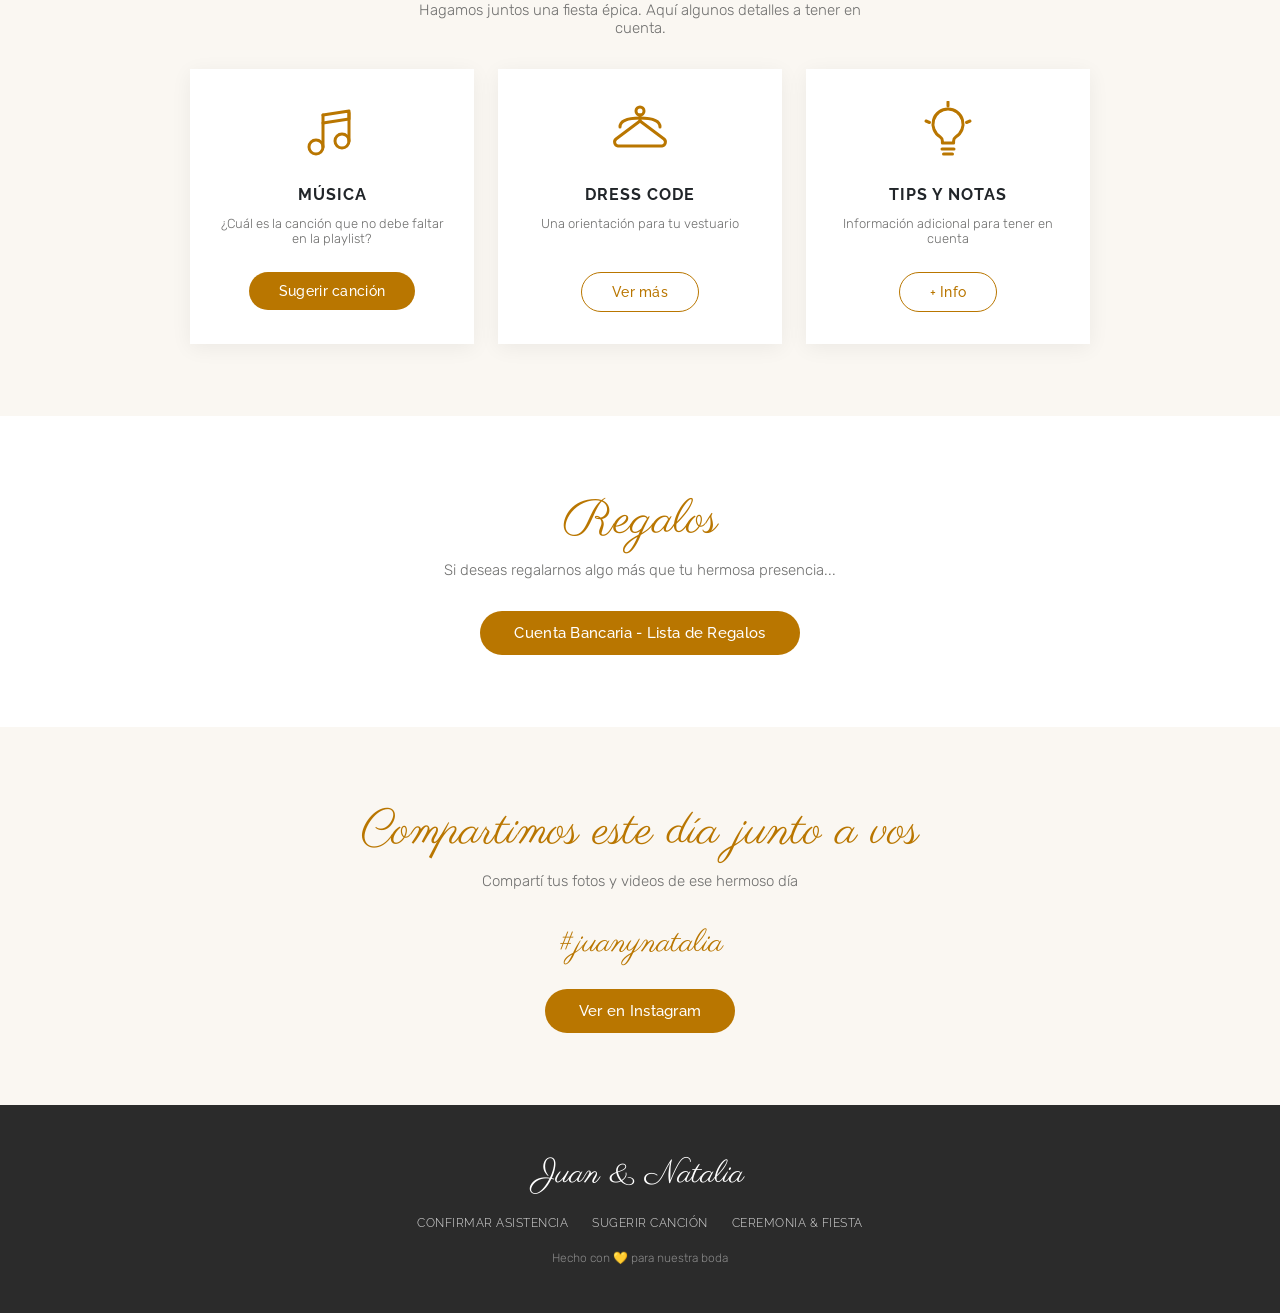
==== commit 9dfa31ff: "Restaurar la entrada al corazón dorado latiendo Quita el sobre animado y vuelve al loader simple: co" ====
--- a/index.html
+++ b/index.html
@@ -10,75 +10,10 @@
 </head>
 <body>
 
-<div class="env-intro" id="envIntro" role="button" tabindex="0" aria-label="Toca para abrir la invitación">
-  <div class="env" aria-hidden="true">
-    <!-- Carta que sale del sobre -->
-    <div class="env-letter">
-      <div class="env-letter__deco"></div>
-      <p class="env-letter__eyebrow">¡Nos casamos!</p>
-      <p class="env-letter__names">Juan &amp; Natalia</p>
-      <span class="env-letter__date">17 · 10 · 2026</span>
-    </div>
-
-    <!-- Parte trasera del sobre -->
-    <div class="env-back"></div>
-    <!-- Solapas laterales (tapan las esquinas sobre la carta) -->
-    <div class="env-side env-side--left"></div>
-    <div class="env-side env-side--right"></div>
-    <!-- Frente / bolsillo del sobre -->
-    <div class="env-front"></div>
-
-    <!-- Solapa superior con nombres -->
-    <div class="env-flap">
-      <div class="env-flap__names">
-        <span>Juan</span><span class="env-amp">&amp;</span><span>Natalia</span>
-      </div>
-    </div>
-
-    <!-- Sello de cera -->
-    <svg class="env-seal" viewBox="0 0 200 200">
-      <defs>
-        <radialGradient id="waxGold" cx="0.38" cy="0.32" r="0.75">
-          <stop offset="0" stop-color="#c25a70"/>
-          <stop offset="0.35" stop-color="#9c3348"/>
-          <stop offset="0.7" stop-color="#7a2237"/>
-          <stop offset="1" stop-color="#571626"/>
-        </radialGradient>
-        <radialGradient id="waxInner" cx="0.4" cy="0.35" r="0.8">
-          <stop offset="0" stop-color="#b34a60"/>
-          <stop offset="0.6" stop-color="#8a2c42"/>
-          <stop offset="1" stop-color="#641d2e"/>
-        </radialGradient>
-        <filter id="waxEdge" x="-20%" y="-20%" width="140%" height="140%">
-          <feTurbulence type="fractalNoise" baseFrequency="0.045" numOctaves="2" seed="9" result="n"/>
-          <feDisplacementMap in="SourceGraphic" in2="n" scale="9"/>
-        </filter>
-      </defs>
-      <g filter="url(#waxEdge)">
-        <circle cx="100" cy="100" r="86" fill="url(#waxGold)"/>
-        <circle cx="100" cy="100" r="86" fill="none" stroke="#3f0f1c" stroke-opacity="0.4" stroke-width="3"/>
-      </g>
-      <circle cx="100" cy="100" r="68" fill="url(#waxInner)" stroke="#4a1420" stroke-opacity="0.45" stroke-width="2"/>
-      <circle cx="100" cy="100" r="68" fill="none" stroke="#f4e3b0" stroke-opacity="0.5" stroke-width="1.5" stroke-dasharray="2 5"/>
-      <text x="100" y="86" class="env-seal__initials" text-anchor="middle" dominant-baseline="central">J&amp;N</text>
-      <g fill="#e6cd8a" fill-opacity="0.85" stroke="#e6cd8a" stroke-opacity="0.85">
-        <g transform="translate(100 132)">
-          <path d="M0,0 Q-13,-4 -22,-16" fill="none" stroke-width="1.4"/>
-          <ellipse cx="-5" cy="-2" rx="4.3" ry="2" transform="rotate(30 -5 -2)" stroke="none"/>
-          <ellipse cx="-12" cy="-7" rx="4.3" ry="2" transform="rotate(42 -12 -7)" stroke="none"/>
-          <ellipse cx="-19" cy="-15" rx="3.8" ry="1.8" transform="rotate(54 -19 -15)" stroke="none"/>
-        </g>
-        <g transform="translate(100 132) scale(-1,1)">
-          <path d="M0,0 Q-13,-4 -22,-16" fill="none" stroke-width="1.4"/>
-          <ellipse cx="-5" cy="-2" rx="4.3" ry="2" transform="rotate(30 -5 -2)" stroke="none"/>
-          <ellipse cx="-12" cy="-7" rx="4.3" ry="2" transform="rotate(42 -12 -7)" stroke="none"/>
-          <ellipse cx="-19" cy="-15" rx="3.8" ry="1.8" transform="rotate(54 -19 -15)" stroke="none"/>
-        </g>
-      </g>
-    </svg>
-  </div>
-
-  <p class="env-hint" id="envHint">Toca el sobre para abrir</p>
+<div class="loader" id="loader">
+  <svg class="loader__heart" viewBox="0 0 24 24" width="72" height="72" aria-hidden="true">
+    <path fill="#B97600" d="M12 21.35l-1.45-1.32C5.4 15.36 2 12.28 2 8.5 2 5.42 4.42 3 7.5 3c1.74 0 3.41.81 4.5 2.09C13.09 3.81 14.76 3 16.5 3 19.58 3 22 5.42 22 8.5c0 3.78-3.4 6.86-8.55 11.54L12 21.35z"/>
+  </svg>
 </div>
 
 <div class="music-modal" id="musicModal">
--- a/css/style.css
+++ b/css/style.css
@@ -92,149 +92,23 @@
 }
 .agendar__opt:hover { background: var(--color-bg-soft); }
 
-/* ===== Sobre de bienvenida (champán + sello vino) — se abre de verdad ===== */
-.env-intro {
+/* Loader inicial (corazón dorado latiendo) */
+.loader {
   position: fixed; inset: 0; z-index: 500;
-  background: radial-gradient(130% 100% at 50% 35%, #f6edda 0%, #ecdcbd 55%, #ddc59a 100%);
-  cursor: pointer; overflow: hidden;
-  display: flex; flex-direction: column; align-items: center; justify-content: center;
+  background: #fff;
+  display: flex; align-items: center; justify-content: center;
   transition: opacity .6s ease;
 }
-.env-intro.is-hidden { opacity: 0; pointer-events: none; }
-
-/* El sobre centrado */
-.env {
-  position: relative;
-  width: min(84vw, 360px);
-  aspect-ratio: 3 / 2;
-  perspective: 1300px;
-  filter: drop-shadow(0 22px 40px rgba(110,80,25,.3));
-}
-
-/* Carta que sale del sobre */
-.env-letter {
-  position: absolute; left: 7%; right: 7%; top: 8%; height: 80%;
-  background: linear-gradient(160deg, #fdf8ec 0%, #f6ecd6 100%);
-  border-radius: 5px;
-  box-shadow: 0 2px 10px rgba(120,90,30,.18);
-  z-index: 2;
-  display: flex; flex-direction: column; align-items: center; justify-content: center; gap: 8px;
-  transition: transform 1s cubic-bezier(.5,0,.15,1);
-}
-.env-letter__deco {
-  width: 46px; height: 2px; margin-bottom: 4px;
-  background: linear-gradient(90deg, transparent, #c79a3f, transparent);
-}
-.env-letter__eyebrow {
-  font-family: 'Cormorant Garamond', serif; font-style: italic;
-  color: #b0863a; font-size: clamp(14px, 4vw, 18px);
-}
-.env-letter__names {
-  font-family: var(--font-script); color: #7a2237;
-  font-size: clamp(26px, 8vw, 40px); line-height: 1;
-}
-.env-letter__date {
-  font-family: var(--font-heading); letter-spacing: 3px;
-  color: #8a6d3a; font-size: clamp(11px, 3vw, 13px);
-}
-
-/* Parte trasera del sobre (interior visible al abrir) — mismo papel champán */
-.env-back {
-  position: absolute; inset: 0; z-index: 1;
-  border-radius: 8px;
-  background: linear-gradient(160deg, #f3e6c6 0%, #e4cf9f 100%);
-}
-
-/* Solapas laterales — mismo champán, cubren las esquinas sobre la carta */
-.env-side {
-  position: absolute; inset: 0; z-index: 3;
-  background: linear-gradient(160deg, #f1e4c2 0%, #e3cd9c 100%);
-}
-.env-side--left  { clip-path: polygon(0 0, 0 100%, 52% 50%); }
-.env-side--right { clip-path: polygon(100% 0, 100% 100%, 48% 50%); }
-/* Sombra sutil del pliegue lateral */
-.env-side--left::after, .env-side--right::after {
-  content: ""; position: absolute; inset: 0;
-  background: linear-gradient(90deg, transparent 60%, rgba(120,90,30,.1) 100%);
-}
-.env-side--right::after { background: linear-gradient(270deg, transparent 60%, rgba(120,90,30,.1) 100%); }
-
-/* Frente / bolsillo del sobre — mismo color, definido por sombra */
-.env-front {
-  position: absolute; inset: 0; z-index: 3;
-  border-radius: 8px;
-  clip-path: polygon(0 42%, 50% 15%, 100% 42%, 100% 100%, 0 100%);
-  background: linear-gradient(160deg, #f3e6c6 0%, #e4cf9f 100%);
-}
-/* Sombra bajo el borde superior del bolsillo (el pico) */
-.env-front::before {
-  content: ""; position: absolute; left: 0; right: 0; top: 0; height: 45%;
-  clip-path: polygon(0 93%, 50% 33%, 100% 93%, 100% 100%, 0 100%);
-  background: linear-gradient(180deg, rgba(120,90,30,.22), transparent 55%);
-}
-
-/* Solapa superior (con nombres) — mismo color, definida por sombra */
-.env-flap {
-  position: absolute; top: 0; left: 0; width: 100%; height: 62%;
-  clip-path: polygon(0 0, 100% 0, 50% 100%);
-  background: linear-gradient(180deg, #f5e9cd 0%, #ecdcb2 100%);
-  transform-origin: 50% 0; transform: rotateX(0deg);
-  z-index: 4;
-  transition: transform .75s cubic-bezier(.5,0,.25,1);
-  filter: drop-shadow(0 4px 6px rgba(120,90,30,.2));
-}
-.env-flap__names {
-  position: absolute; left: 0; right: 0; top: 16%;
-  display: flex; flex-direction: column; align-items: center; gap: 1px;
-  font-family: var(--font-script); color: #7a2237;
-  font-size: clamp(24px, 6.6vw, 40px); line-height: 1.05;
-  text-shadow: 0 1px 2px rgba(255,250,235,.6);
-  backface-visibility: hidden;
-}
-.env-amp { font-size: .7em; }
-
-/* Sello de cera vino (en la punta de la solapa) */
-.env-seal {
-  position: absolute; top: 62%; left: 50%;
-  width: clamp(96px, 26vw, 122px); height: clamp(96px, 26vw, 122px);
-  transform: translate(-50%, -50%);
-  z-index: 5;
-  filter: drop-shadow(0 5px 10px rgba(70,15,30,.45));
-  transition: transform .45s ease, opacity .4s ease;
-}
-.env-seal__initials {
-  font-family: var(--font-script); font-size: 46px; fill: #f4e3b0; opacity: .95;
-}
-
-/* Instrucción */
-.env-hint {
-  position: absolute; bottom: 12%; left: 0; right: 0; text-align: center;
-  font-family: 'Cormorant Garamond', serif; font-style: italic;
-  color: #7a2237; font-size: clamp(16px, 4.4vw, 20px);
-  animation: envHintPulse 1.9s ease-in-out infinite;
-}
-@keyframes envHintPulse { 0%,100% { opacity: .5; } 50% { opacity: 1; } }
-
-/* ===== Secuencia de apertura ===== */
-/* 1. El sello salta y se desvanece */
-.env-intro.is-opening .env-seal {
-  transform: translate(-50%, -50%) translateY(-16px) scale(.45); opacity: 0;
-}
-/* 2. La solapa se levanta (y pasa detrás de la carta) */
-.env-intro.is-opening .env-flap {
-  transform: rotateX(-170deg); z-index: 1;
-  transition: transform .75s cubic-bezier(.5,0,.25,1), z-index 0s linear .4s;
-}
-/* 3. La carta sale deslizándose hacia arriba */
-.env-intro.is-opening .env-letter {
-  transform: translateY(-64%);
-  transition: transform 1s cubic-bezier(.5,0,.15,1) .5s;
-}
-/* 4. La instrucción desaparece */
-.env-intro.is-opening .env-hint { opacity: 0; animation: none; transition: opacity .3s ease; }
-
+.loader.is-hidden { opacity: 0; pointer-events: none; }
+.loader__heart { animation: heartbeat 1.1s ease-in-out infinite; }
+@keyframes heartbeat {
+  0%, 100% { transform: scale(1); }
+  25% { transform: scale(1.18); }
+  40% { transform: scale(1); }
+  60% { transform: scale(1.12); }
+}
 @media (prefers-reduced-motion: reduce) {
-  .env-hint { animation: none; }
+  .loader__heart { animation: none; }
 }
 
 /* Pantalla de bienvenida */
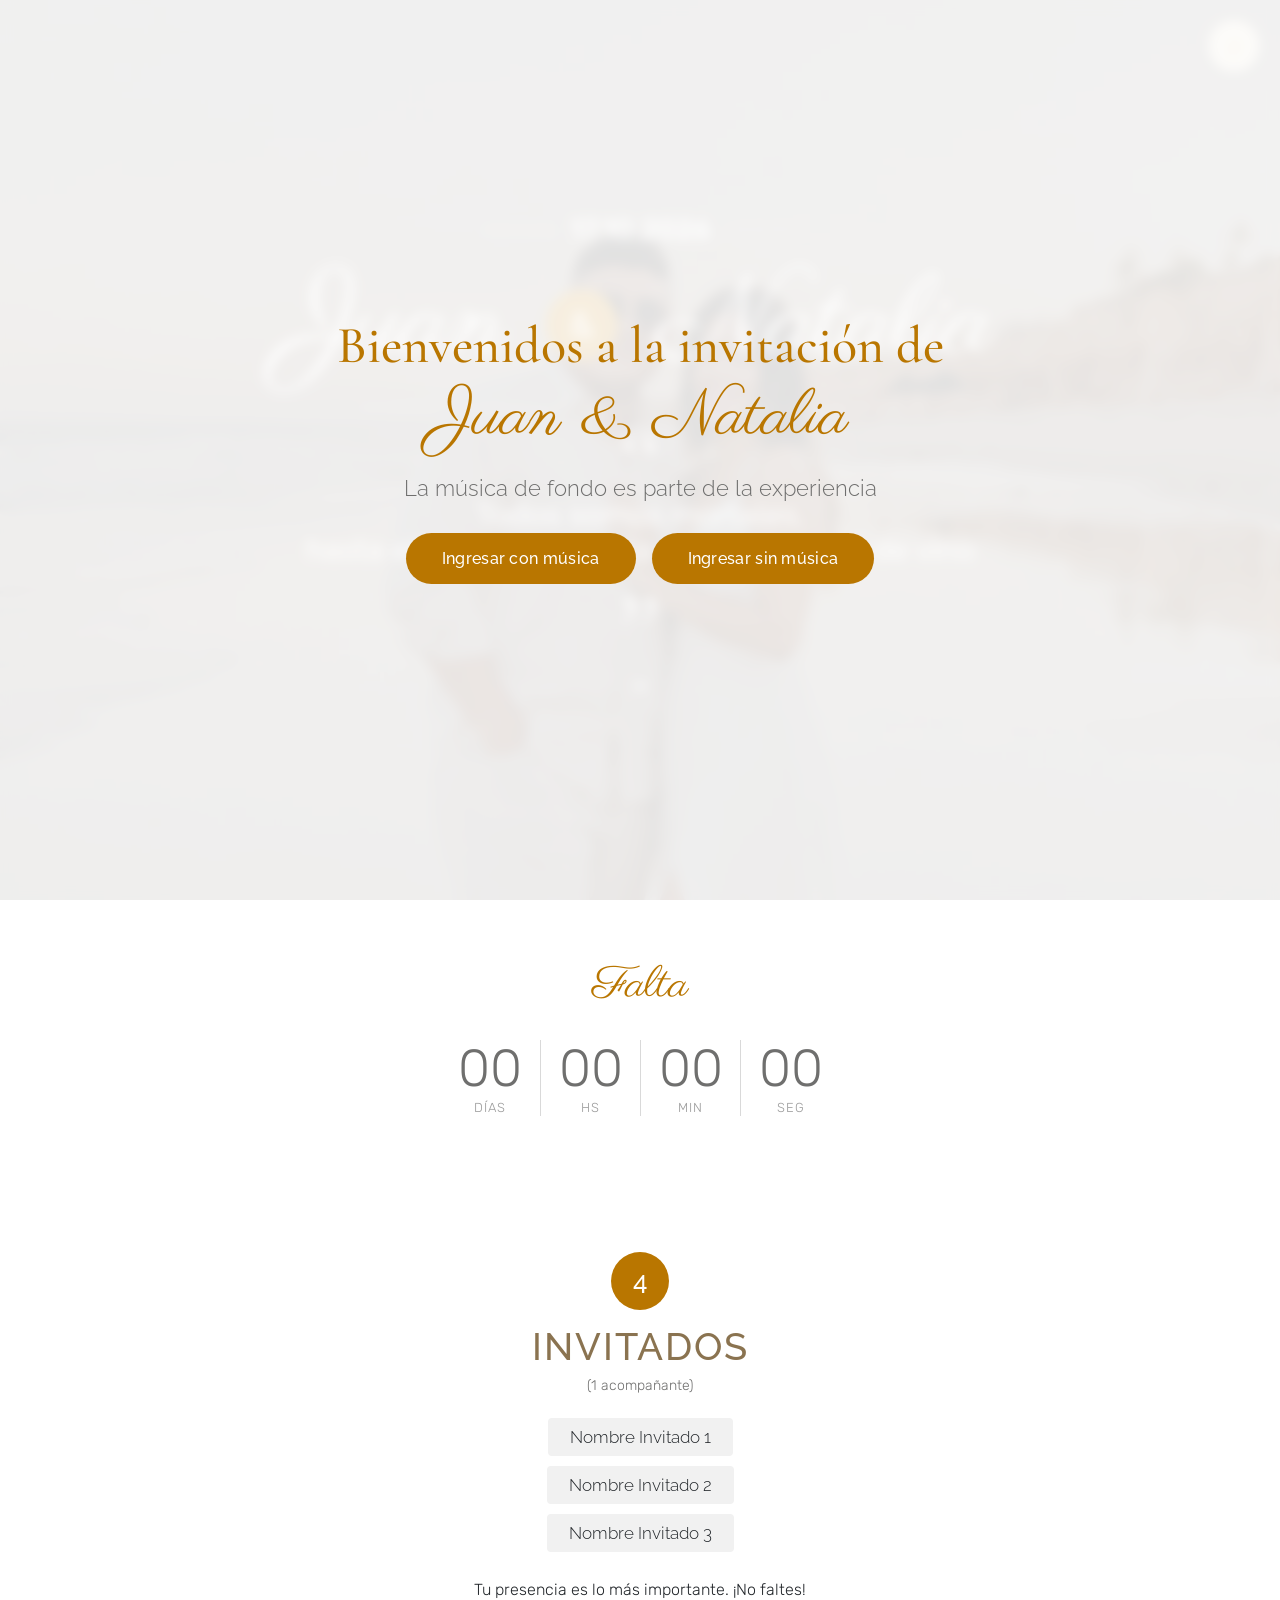
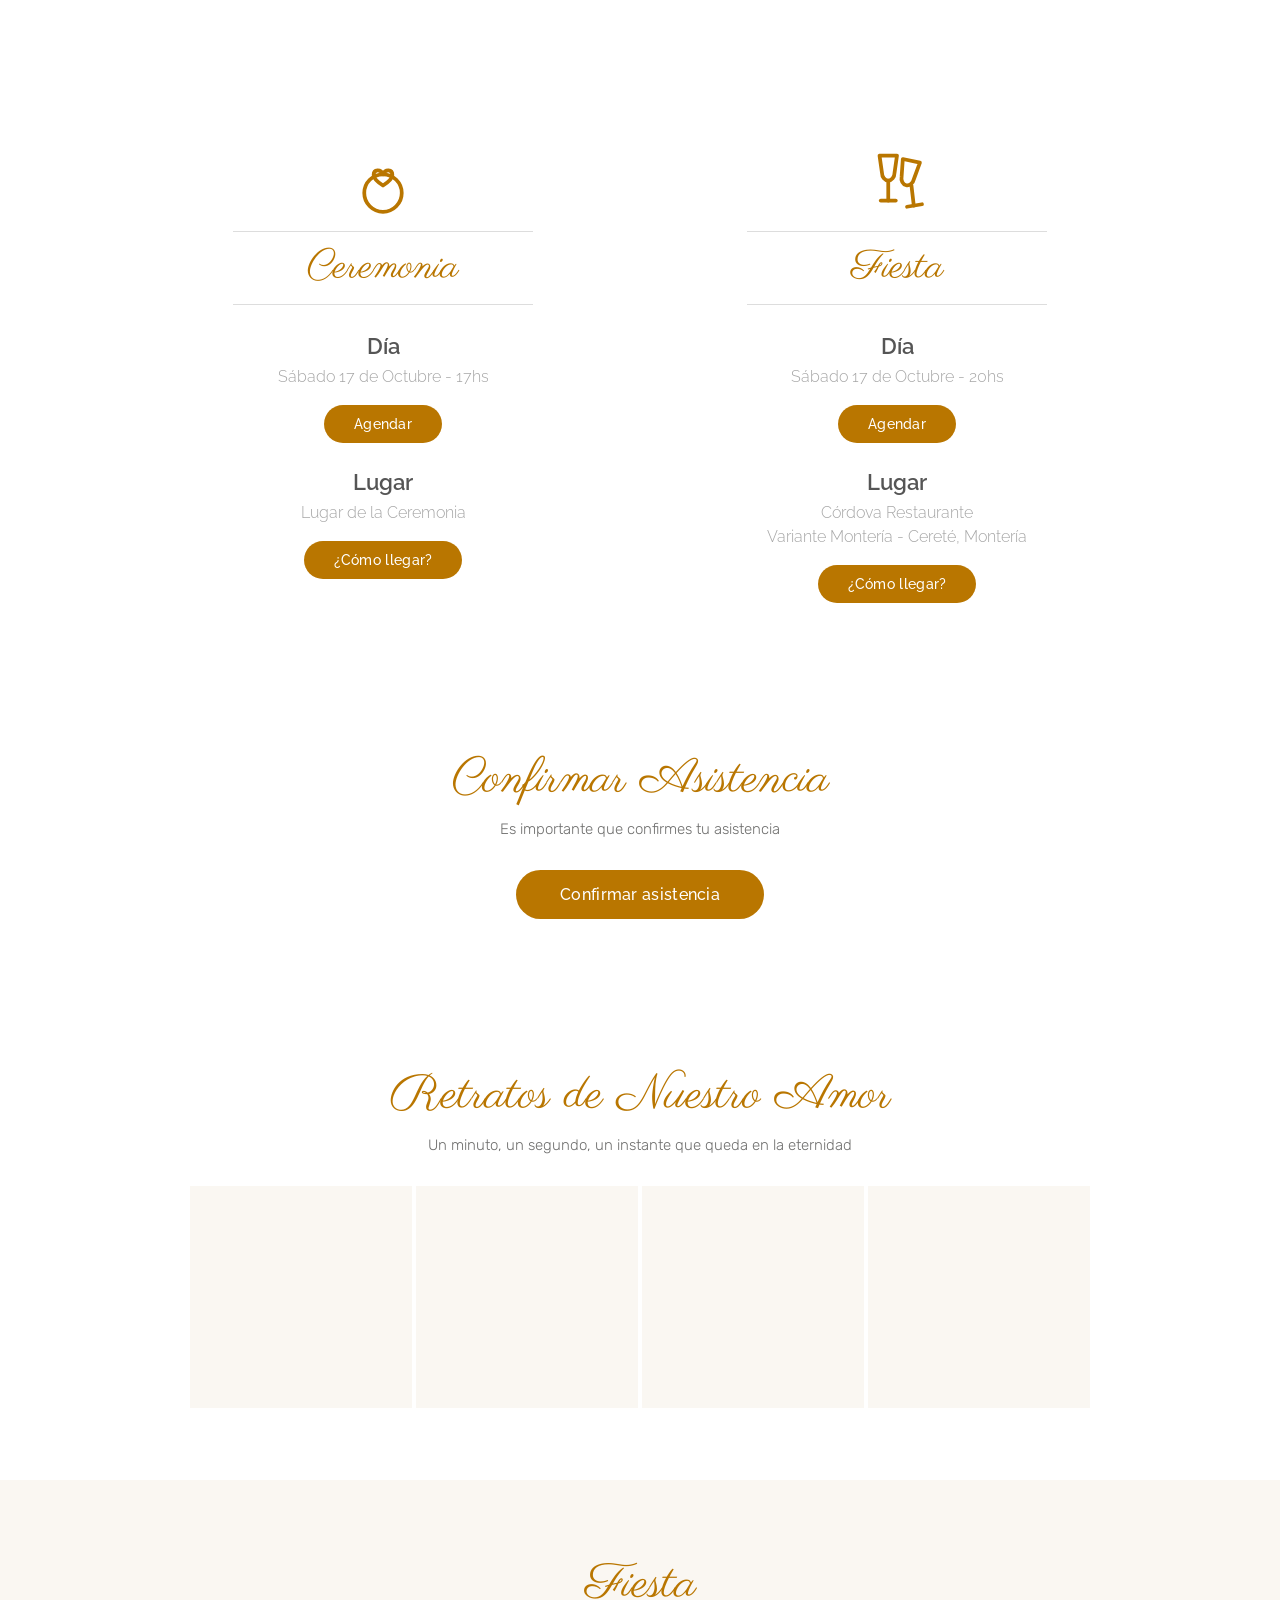
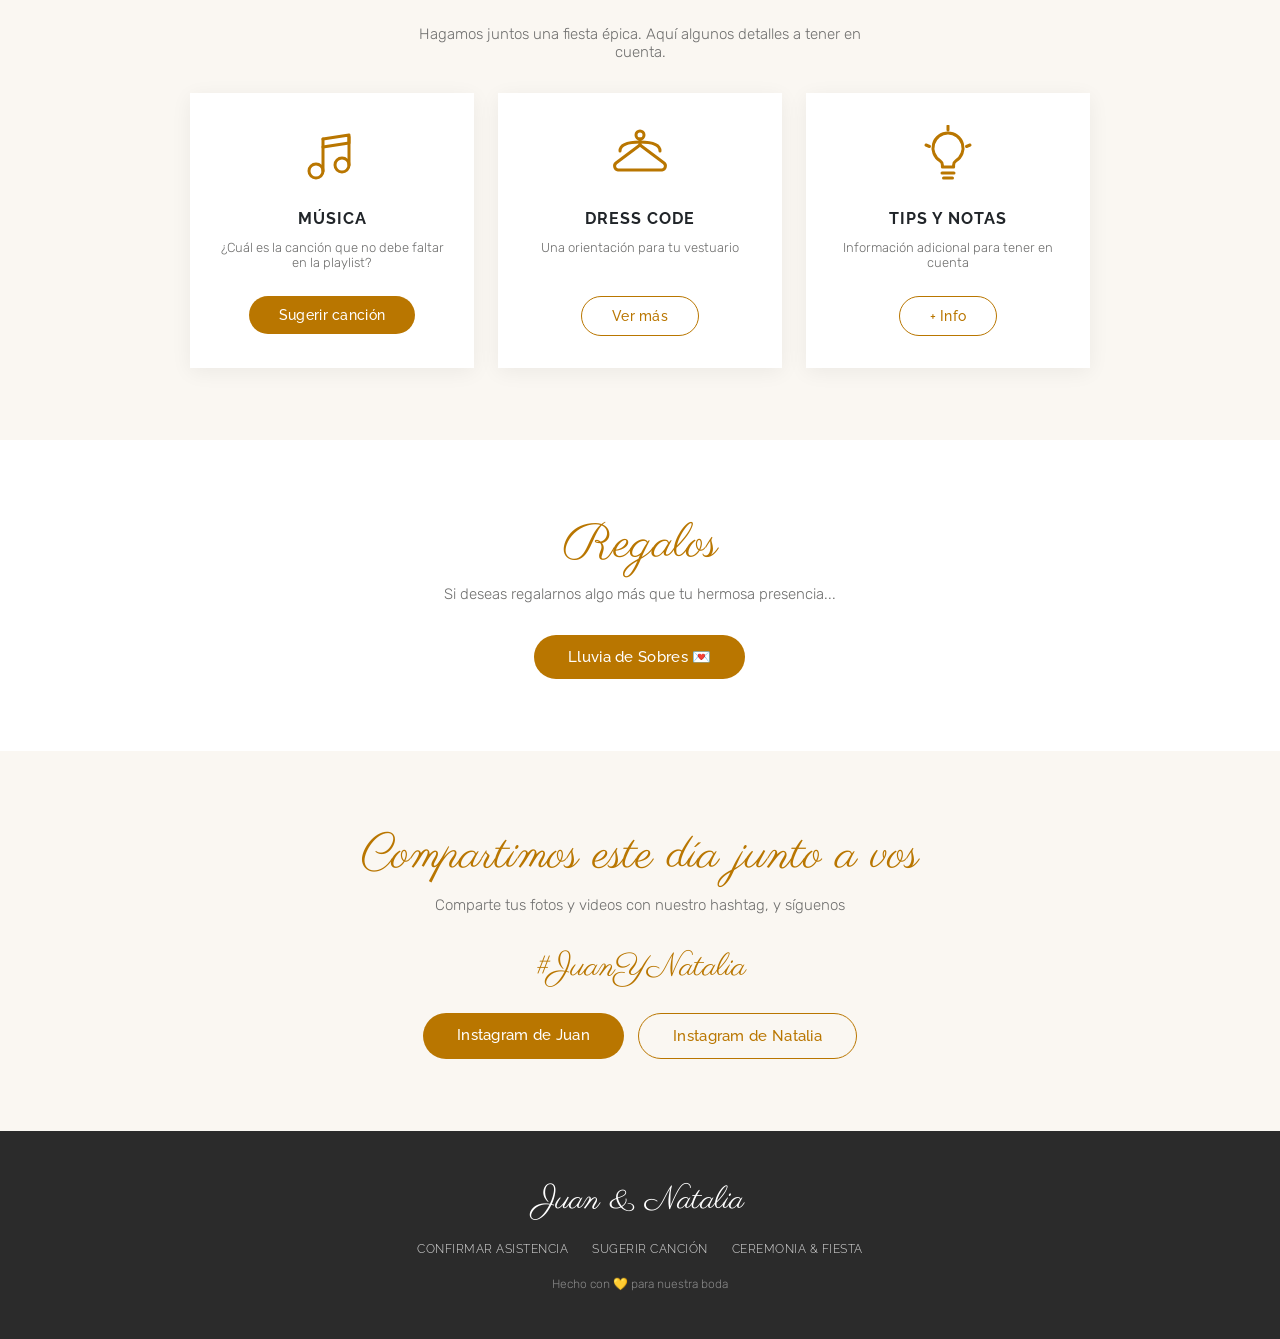
==== commit bf0a47f0: "Contenido real: fiesta en Córdova, dress code, tips, regalos, IG y scroll - Cambia el lugar de la fi" ====
--- a/index.html
+++ b/index.html
@@ -116,7 +116,7 @@
       <h4 class="detalle__label">Día</h4>
       <p class="detalle__info">Sábado 17 de Octubre - 20hs</p>
       <div class="agendar" data-title="Fiesta Juan y Natalia" data-start="2026-10-17T20:00:00-05:00"
-           data-end="2026-10-18T02:00:00-05:00" data-location="8.67299851,-75.80539799" data-desc="Fiesta de la boda de Juan y Natalia">
+           data-end="2026-10-18T02:00:00-05:00" data-location="Córdova Restaurante, Variante Montería-Cereté, Montería" data-desc="Fiesta de la boda de Juan y Natalia">
         <button type="button" class="btn btn--primary btn--sm agendar__btn">Agendar</button>
         <div class="agendar__menu">
           <a href="#" class="agendar__opt" data-provider="ics">Apple Calendar</a>
@@ -128,7 +128,7 @@
         </div>
       </div>
       <h4 class="detalle__label">Lugar</h4>
-      <p class="detalle__info">Lugar de la Fiesta</p>
+      <p class="detalle__info">Córdova Restaurante<br>Variante Montería - Cereté, Montería</p>
       <button class="btn btn--primary btn--sm js-open-modal" data-modal="mapaFiestaModal">¿Cómo llegar?</button>
     </div>
 
@@ -291,9 +291,9 @@
     <h3>Cómo llegar a la Fiesta</h3>
     <iframe class="mapa-iframe" width="100%" height="400" style="border:0" loading="lazy"
       referrerpolicy="no-referrer-when-downgrade"
-      src="https://www.google.com/maps?q=8.67299851,-75.80539799&output=embed"></iframe>
+      src="https://www.google.com/maps?q=8.7761455,-75.8473817&output=embed"></iframe>
     <a class="btn btn--primary btn--sm mapa-ampliar" target="_blank"
-       href="https://www.google.com/maps/search/?api=1&query=8.67299851,-75.80539799">Ampliar mapa</a>
+       href="https://www.google.com/maps/search/?api=1&query=8.7761455,-75.8473817">Ampliar mapa</a>
   </div>
 </div>
 
@@ -301,7 +301,19 @@
   <div class="modal__box">
     <button class="modal__close js-close-modal">&times;</button>
     <h3>Dress Code</h3>
-    <p>Describe aquí el código de vestimenta para tu evento (ej: Formal / Elegante Sport). Evitar blanco (reservado para la novia).</p>
+    <p class="modal-lead">Queremos verte espectacular. El código es <strong>Elegante</strong> ✨</p>
+    <div class="dc-grid">
+      <div class="dc-item">
+        <span class="dc-item__label">Ellos</span>
+        <p>Traje o guayabera elegante</p>
+      </div>
+      <div class="dc-item">
+        <span class="dc-item__label">Ellas</span>
+        <p>Vestido largo o de cóctel</p>
+      </div>
+    </div>
+    <p class="modal-note">🎨 Colores reservados para los novios: <strong>blanco, marfil y beige</strong>. ¡El resto de la paleta es toda tuya!</p>
+    <p class="modal-tip">Montería es cálida y la fiesta va hasta tarde: elige telas fresquitas y zapatos con los que puedas bailar toda la noche 💃🕺</p>
   </div>
 </div>
 
@@ -309,29 +321,45 @@
   <div class="modal__box">
     <button class="modal__close js-close-modal">&times;</button>
     <h3>Tips y Notas</h3>
-    <p>Agrega aquí notas útiles: parking, clima, alojamiento recomendado, transporte, etc.</p>
+    <ul class="tips-list">
+      <li><span>🕔</span><p><strong>Llega a tiempo.</strong> La ceremonia empieza puntual a las 5:00 p.m.</p></li>
+      <li><span>☀️</span><p><strong>Clima de Montería.</strong> Hará calorcito; ven fresco y con buena energía.</p></li>
+      <li><span>🎶</span><p><strong>La fiesta va con todo.</strong> Música, baile y sorpresas hasta la madrugada.</p></li>
+      <li><span>🅿️</span><p><strong>Parqueadero.</strong> Córdova Restaurante cuenta con zona para dejar el carro.</p></li>
+      <li><span>📸</span><p><strong>Vive el momento.</strong> Durante la ceremonia disfruta; deja las fotos a los profesionales y luego comparte las tuyas con nuestro hashtag.</p></li>
+      <li><span>✅</span><p><strong>Confirma tu asistencia.</strong> Así reservamos tu lugar en la celebración.</p></li>
+    </ul>
   </div>
 </div>
 
 <section id="regalos" class="regalos">
   <h2 class="section-title">Regalos</h2>
   <p class="section-sub">Si deseas regalarnos algo más que tu hermosa presencia...</p>
-  <button class="btn btn--primary" id="openRegalos">Cuenta Bancaria - Lista de Regalos</button>
+  <button class="btn btn--primary" id="openRegalos">Lluvia de Sobres 💌</button>
 </section>
 
 <div class="modal" id="regalosModal">
   <div class="modal__box">
     <button class="modal__close js-close-modal">&times;</button>
     <h3>Regalos</h3>
-    <p>Agrega aquí los datos de tu cuenta bancaria o el link a tu lista de regalos.</p>
+    <p class="modal-lead">Tu presencia es nuestro mejor regalo 💛</p>
+    <p>Pero si quieres consentirnos, nos encanta la tradición de la <strong>Lluvia de Sobres</strong>: puedes entregarnos tu detalle el día de la boda, o adelantarlo aquí:</p>
+    <div class="gift-box">
+      <span class="gift-box__label">Nequi / Cuenta</span>
+      <p class="gift-box__data">Próximamente</p>
+    </div>
+    <p class="modal-tip">Gracias por hacer parte del comienzo de nuestra historia ✨</p>
   </div>
 </div>
 
 <section class="social">
   <h2 class="section-title">Compartimos este día junto a vos</h2>
-  <p class="section-sub">Compartí tus fotos y videos de ese hermoso día</p>
-  <p class="social__hashtag">#juanynatalia</p>
-  <a class="btn btn--primary" href="https://www.instagram.com/" target="_blank">Ver en Instagram</a>
+  <p class="section-sub">Comparte tus fotos y videos con nuestro hashtag, y síguenos</p>
+  <p class="social__hashtag">#JuanYNatalia</p>
+  <div class="social__profiles">
+    <a class="btn btn--primary" href="https://www.instagram.com/juanheco" target="_blank" rel="noopener">Instagram de Juan</a>
+    <a class="btn btn--outline" href="https://www.instagram.com/nataliarincon2012" target="_blank" rel="noopener">Instagram de Natalia</a>
+  </div>
 </section>
 
 <footer class="footer">
--- a/css/style.css
+++ b/css/style.css
@@ -311,6 +311,62 @@
 .mapa-iframe { display: block; border-radius: 4px; }
 .mapa-ampliar { display: block; width: 100%; text-align: center; margin-top: 20px; }
 
+/* Contenido de modales (dress code, tips, regalos) */
+.modal-lead { font-size: 16px; color: var(--color-text); margin-bottom: 14px; text-align: center; }
+.modal-note {
+  background: var(--color-bg-soft); border-radius: 10px; padding: 14px 16px;
+  font-size: 14px; color: var(--color-text); margin: 18px 0 12px; text-align: center;
+}
+.modal-tip { font-size: 14px; color: var(--color-text-light); font-style: italic; text-align: center; }
+.modal-lead strong, .modal-note strong { color: var(--color-primary); }
+
+.dc-grid { display: grid; grid-template-columns: 1fr 1fr; gap: 12px; margin: 8px 0; }
+.dc-item {
+  border: 1px solid #eadfce; border-radius: 12px; padding: 16px 12px; text-align: center;
+}
+.dc-item__label {
+  display: block; font-family: var(--font-heading); text-transform: uppercase;
+  letter-spacing: 1px; font-size: 12px; color: var(--color-primary); margin-bottom: 6px; font-weight: 600;
+}
+.dc-item p { font-size: 14px; color: var(--color-text); }
+
+.tips-list { list-style: none; display: flex; flex-direction: column; gap: 14px; }
+.tips-list li { display: flex; gap: 12px; align-items: flex-start; }
+.tips-list li span { font-size: 20px; flex-shrink: 0; line-height: 1.3; }
+.tips-list li p { font-size: 14px; color: var(--color-text); line-height: 1.5; }
+.tips-list li strong { color: var(--color-primary); }
+
+.gift-box {
+  border: 1.5px dashed var(--color-primary); border-radius: 12px;
+  padding: 18px; text-align: center; margin: 18px 0 14px;
+}
+.gift-box__label {
+  display: block; font-family: var(--font-heading); text-transform: uppercase;
+  letter-spacing: 1px; font-size: 11px; color: var(--color-text-light); margin-bottom: 6px;
+}
+.gift-box__data { font-family: var(--font-heading); font-size: 18px; font-weight: 600; color: var(--color-primary); }
+
+/* Perfiles de Instagram */
+.social__profiles { display: flex; flex-wrap: wrap; gap: 14px; justify-content: center; }
+
+/* Animaciones al hacer scroll (aparecer suavemente) */
+.reveal {
+  opacity: 0; transform: translateY(28px);
+  transition: opacity .7s ease, transform .7s cubic-bezier(.2,.65,.25,1);
+  will-change: opacity, transform;
+}
+.reveal.is-visible { opacity: 1; transform: none; }
+/* Aparición escalonada dentro de las cuadrículas */
+.detalles__grid .detalle:nth-child(2) { transition-delay: .12s; }
+.galeria__grid .galeria__item:nth-child(2) { transition-delay: .07s; }
+.galeria__grid .galeria__item:nth-child(3) { transition-delay: .14s; }
+.galeria__grid .galeria__item:nth-child(4) { transition-delay: .21s; }
+.fiesta-info__grid .info-card:nth-child(2) { transition-delay: .1s; }
+.fiesta-info__grid .info-card:nth-child(3) { transition-delay: .2s; }
+@media (prefers-reduced-motion: reduce) {
+  .reveal { opacity: 1; transform: none; transition: none; }
+}
+
 /* Asistente de confirmación de asistencia (wizard paso a paso) */
 .modal__box--wizard { max-width: 520px; border-radius: 32px; padding: 44px 36px 36px; }
 
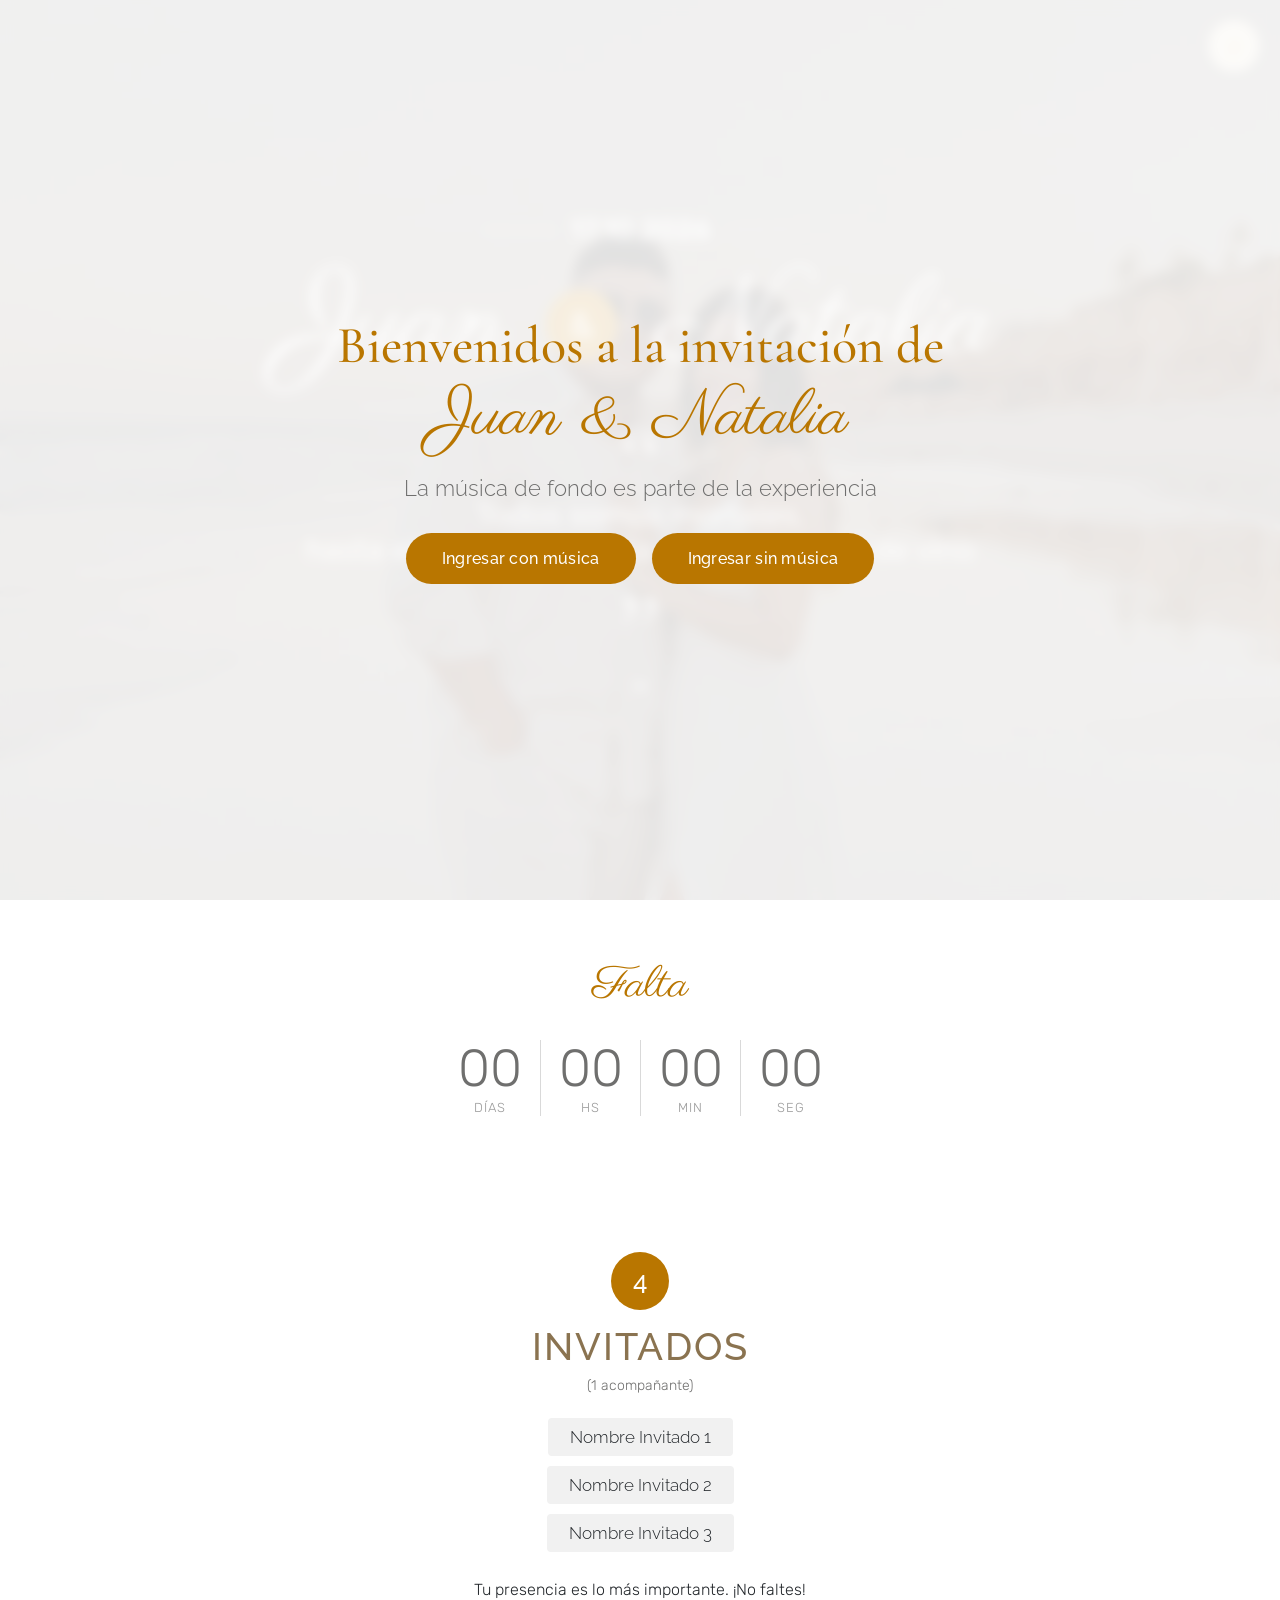
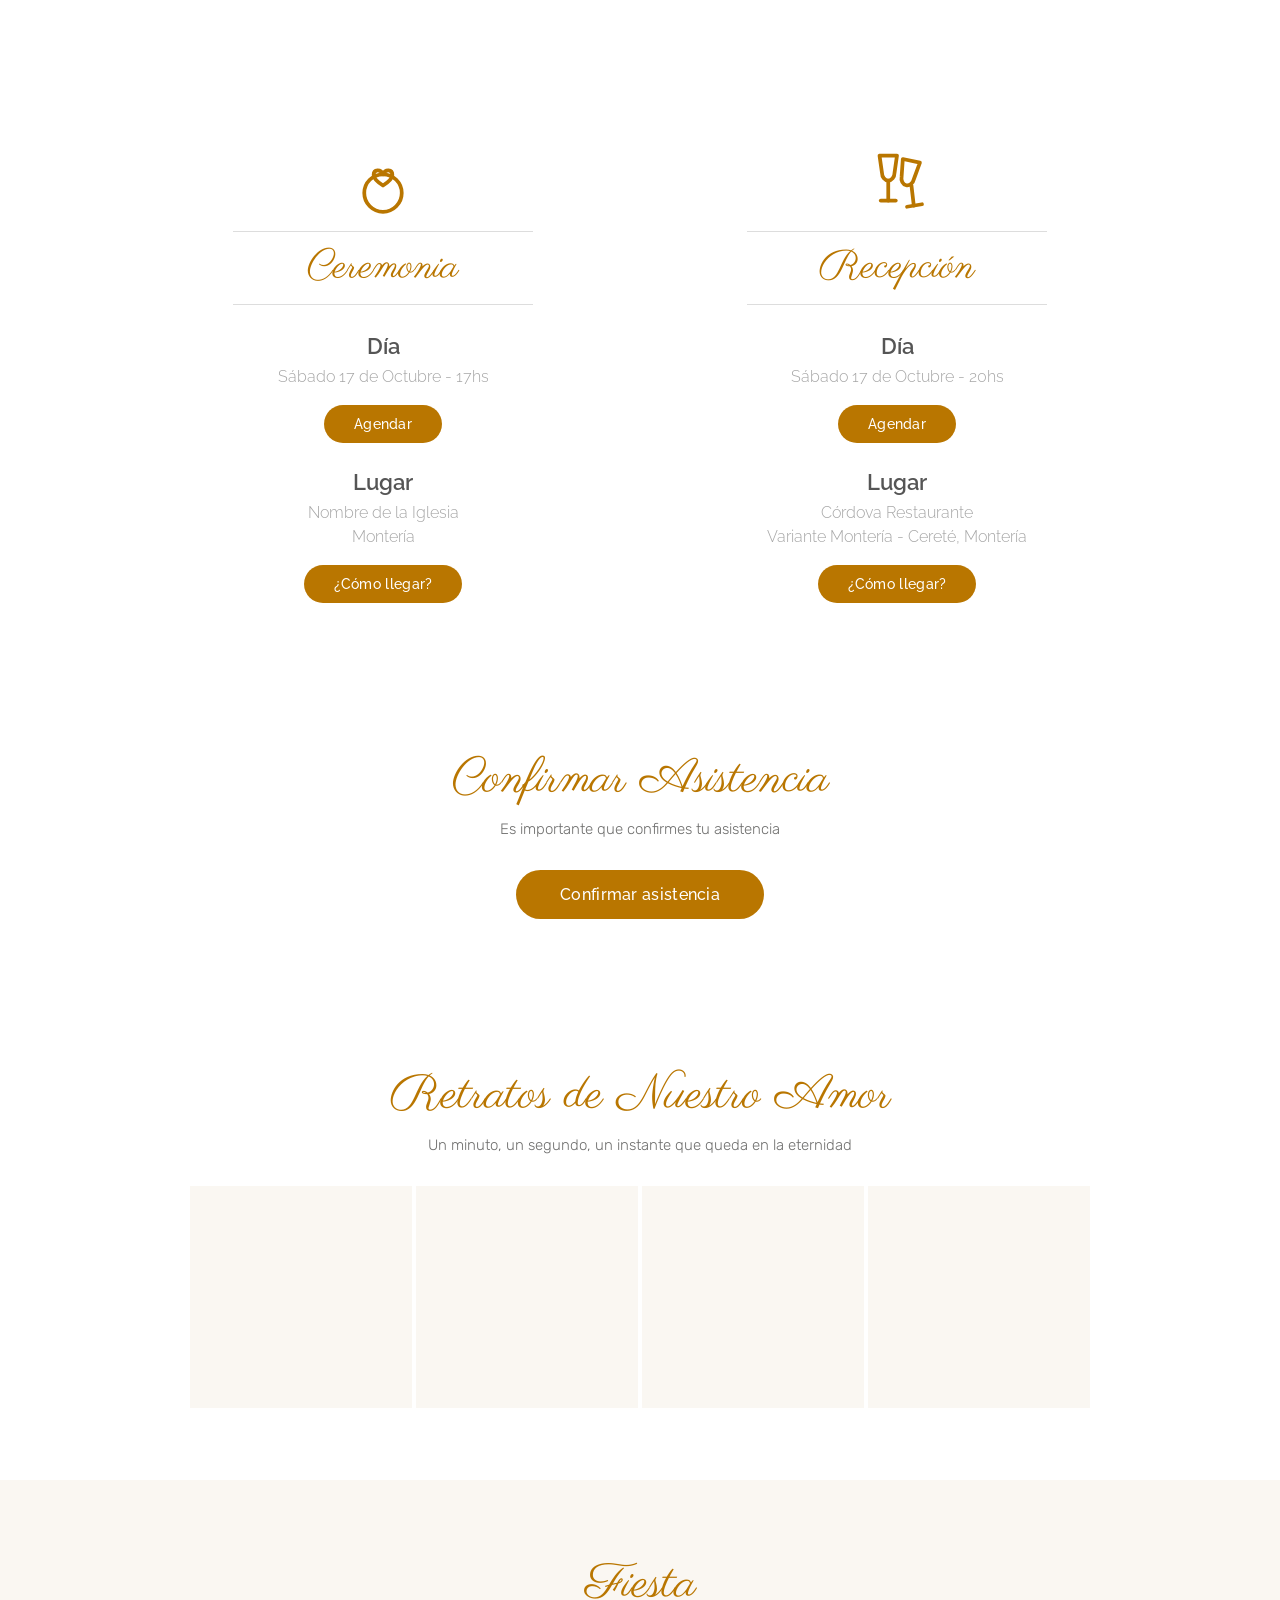
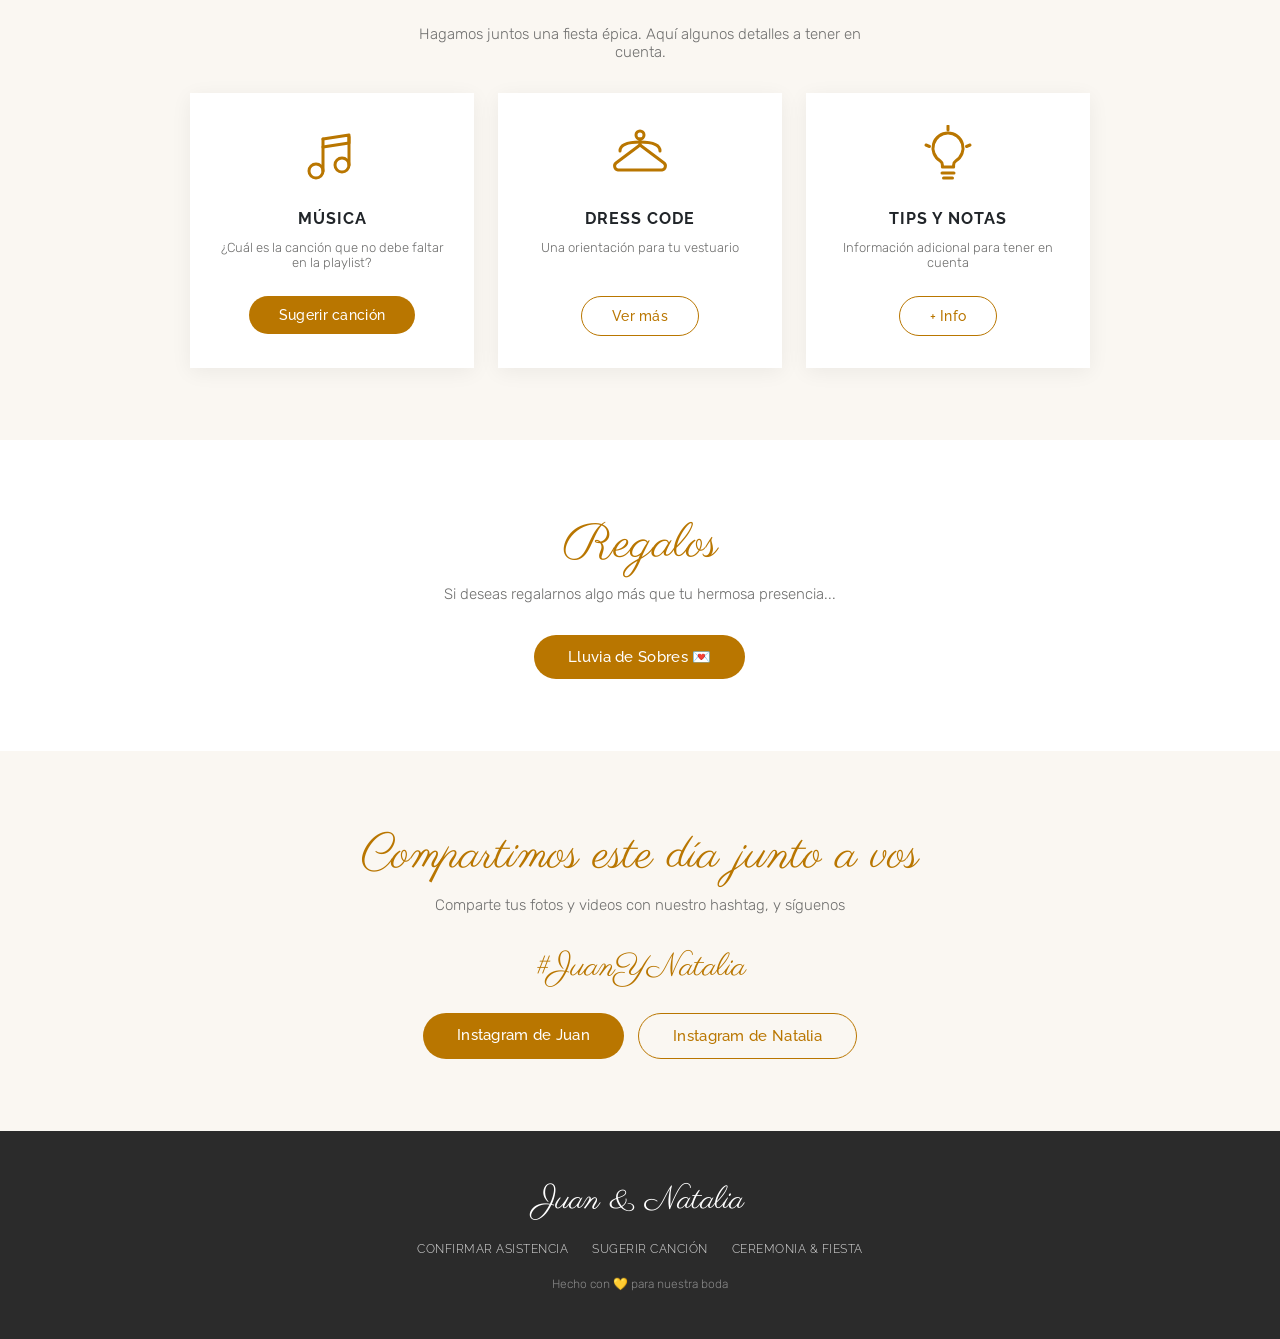
==== commit 54d16888: "Ajustes: Recepción, dress code, alineación y QR de regalo - "Fiesta" pasa a "Recepción" en la tarjet" ====
--- a/index.html
+++ b/index.html
@@ -99,7 +99,7 @@
         </div>
       </div>
       <h4 class="detalle__label">Lugar</h4>
-      <p class="detalle__info">Lugar de la Ceremonia</p>
+      <p class="detalle__info">Nombre de la Iglesia<br>Montería</p>
       <button class="btn btn--primary btn--sm js-open-modal" data-modal="mapaCeremoniaModal">¿Cómo llegar?</button>
     </div>
 
@@ -112,10 +112,10 @@
         <line x1="43" y1="34" x2="46" y2="50" transform="rotate(4 44 42)"/>
         <line x1="40" y1="51" x2="52" y2="49"/>
       </svg>
-      <div class="detalle__titlebox"><h3>Fiesta</h3></div>
+      <div class="detalle__titlebox"><h3>Recepción</h3></div>
       <h4 class="detalle__label">Día</h4>
       <p class="detalle__info">Sábado 17 de Octubre - 20hs</p>
-      <div class="agendar" data-title="Fiesta Juan y Natalia" data-start="2026-10-17T20:00:00-05:00"
+      <div class="agendar" data-title="Recepción Juan y Natalia" data-start="2026-10-17T20:00:00-05:00"
            data-end="2026-10-18T02:00:00-05:00" data-location="Córdova Restaurante, Variante Montería-Cereté, Montería" data-desc="Fiesta de la boda de Juan y Natalia">
         <button type="button" class="btn btn--primary btn--sm agendar__btn">Agendar</button>
         <div class="agendar__menu">
@@ -288,7 +288,7 @@
 <div class="modal" id="mapaFiestaModal">
   <div class="modal__box modal__box--mapa">
     <button class="modal__close js-close-modal">&times;</button>
-    <h3>Cómo llegar a la Fiesta</h3>
+    <h3>Cómo llegar a la Recepción</h3>
     <iframe class="mapa-iframe" width="100%" height="400" style="border:0" loading="lazy"
       referrerpolicy="no-referrer-when-downgrade"
       src="https://www.google.com/maps?q=8.7761455,-75.8473817&output=embed"></iframe>
@@ -305,14 +305,14 @@
     <div class="dc-grid">
       <div class="dc-item">
         <span class="dc-item__label">Ellos</span>
-        <p>Traje o guayabera elegante</p>
+        <p>Guayabera o camisa elegante</p>
       </div>
       <div class="dc-item">
         <span class="dc-item__label">Ellas</span>
-        <p>Vestido largo o de cóctel</p>
-      </div>
-    </div>
-    <p class="modal-note">🎨 Colores reservados para los novios: <strong>blanco, marfil y beige</strong>. ¡El resto de la paleta es toda tuya!</p>
+        <p>Vestido de cóctel</p>
+      </div>
+    </div>
+    <p class="modal-note">🎨 Colores reservados: <strong>blanco, gris plata y azul cobalto</strong>. ¡El resto de la paleta es toda tuya!</p>
     <p class="modal-tip">Montería es cálida y la fiesta va hasta tarde: elige telas fresquitas y zapatos con los que puedas bailar toda la noche 💃🕺</p>
   </div>
 </div>
@@ -343,10 +343,10 @@
     <button class="modal__close js-close-modal">&times;</button>
     <h3>Regalos</h3>
     <p class="modal-lead">Tu presencia es nuestro mejor regalo 💛</p>
-    <p>Pero si quieres consentirnos, nos encanta la tradición de la <strong>Lluvia de Sobres</strong>: puedes entregarnos tu detalle el día de la boda, o adelantarlo aquí:</p>
-    <div class="gift-box">
-      <span class="gift-box__label">Nequi / Cuenta</span>
-      <p class="gift-box__data">Próximamente</p>
+    <p>Pero si quieres consentirnos, nos encanta la tradición de la <strong>Lluvia de Sobres</strong>: puedes entregarnos tu detalle el día de la boda, o adelantarlo escaneando este QR:</p>
+    <div class="gift-qr">
+      <img src="assets/img/qr-bancolombia.jpg" alt="QR Bancolombia Bre-B para regalo" class="gift-qr__img">
+      <p class="gift-qr__key">Bre-B · Bancolombia<br>Llave: <strong>1003003847</strong></p>
     </div>
     <p class="modal-tip">Gracias por hacer parte del comienzo de nuestra historia ✨</p>
   </div>
--- a/css/style.css
+++ b/css/style.css
@@ -346,13 +346,24 @@
 }
 .gift-box__data { font-family: var(--font-heading); font-size: 18px; font-weight: 600; color: var(--color-primary); }
 
+/* QR de regalo */
+.gift-qr { text-align: center; margin: 18px 0 14px; }
+.gift-qr__img {
+  width: 220px; max-width: 78%; margin: 0 auto 12px;
+  border-radius: 12px; box-shadow: 0 4px 16px rgba(0,0,0,.1);
+}
+.gift-qr__key {
+  font-family: var(--font-heading); font-size: 15px; color: var(--color-text); line-height: 1.5;
+}
+.gift-qr__key strong { color: var(--color-primary); font-size: 18px; letter-spacing: 1px; }
+
 /* Perfiles de Instagram */
 .social__profiles { display: flex; flex-wrap: wrap; gap: 14px; justify-content: center; }
 
 /* Animaciones al hacer scroll (aparecer suavemente) */
 .reveal {
-  opacity: 0; transform: translateY(28px);
-  transition: opacity .7s ease, transform .7s cubic-bezier(.2,.65,.25,1);
+  opacity: 0; transform: translateY(55px) scale(.97);
+  transition: opacity .85s ease, transform .85s cubic-bezier(.16,.7,.3,1);
   will-change: opacity, transform;
 }
 .reveal.is-visible { opacity: 1; transform: none; }
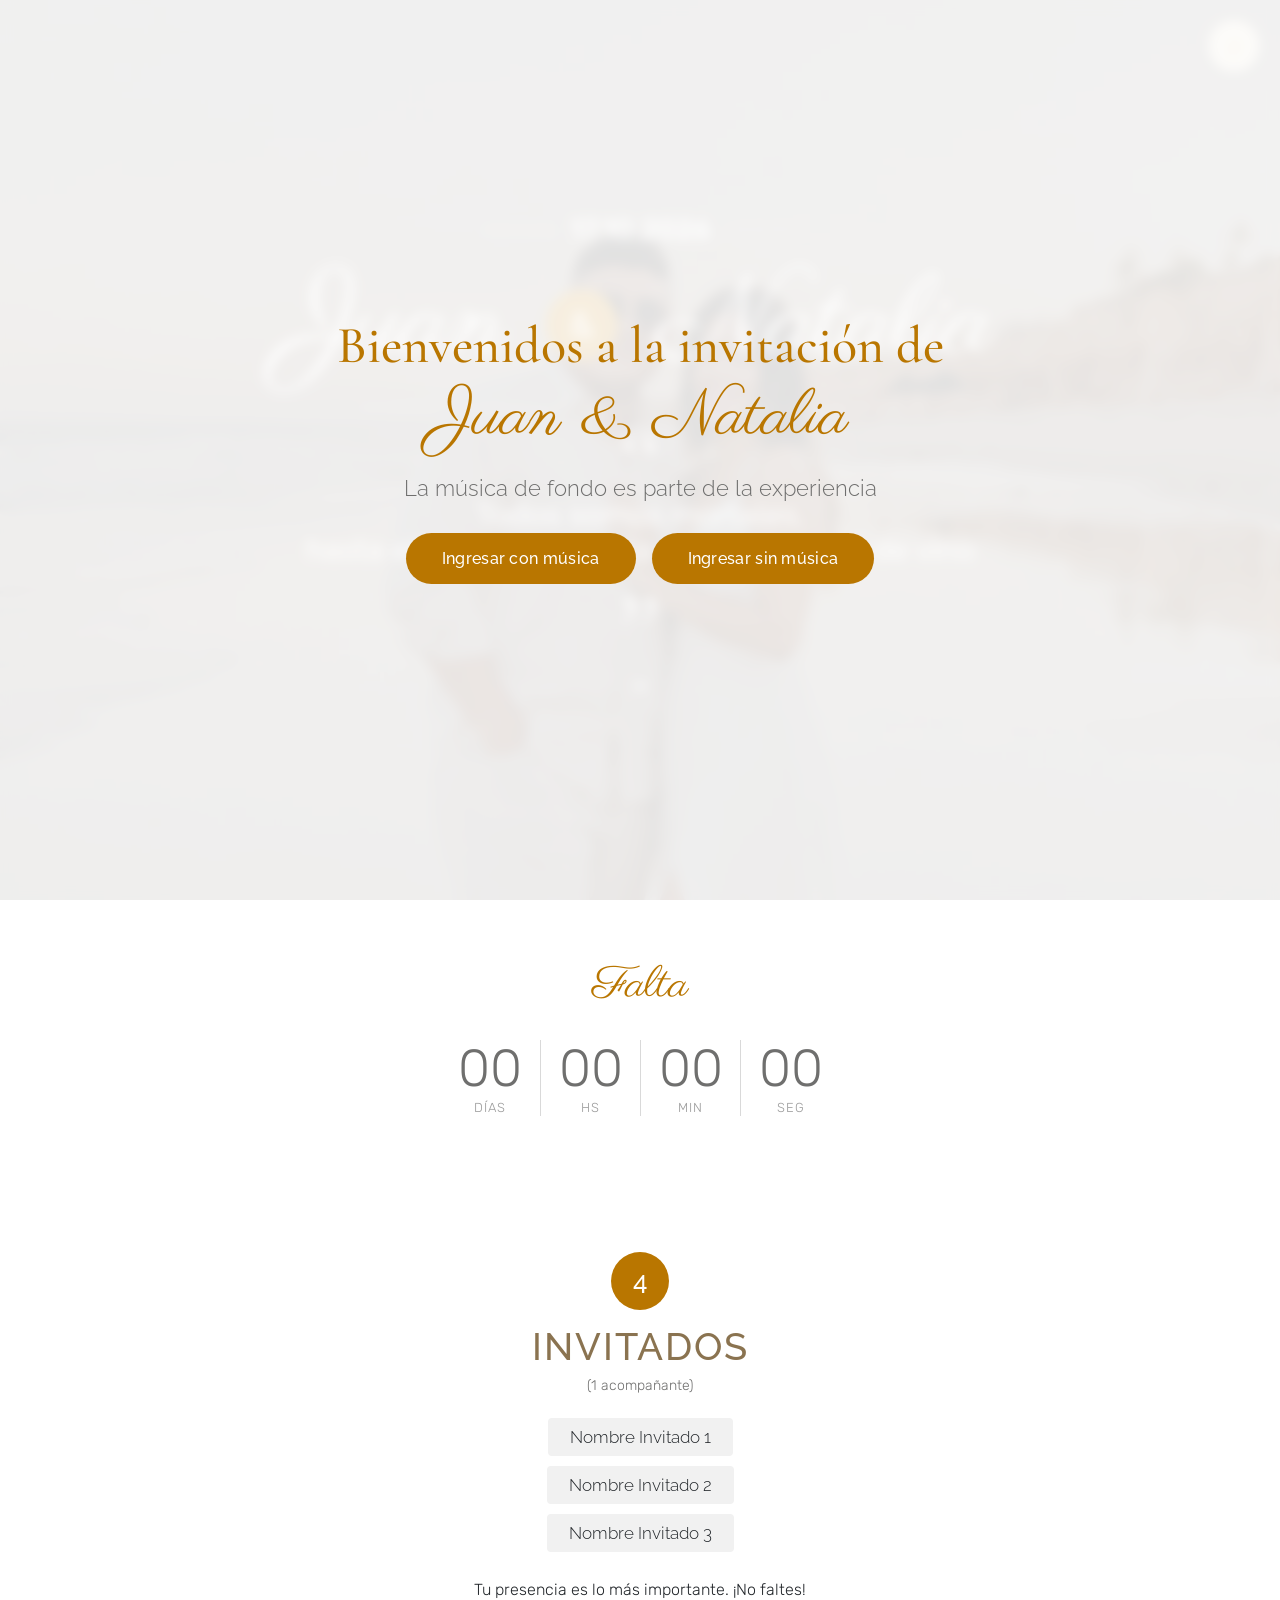
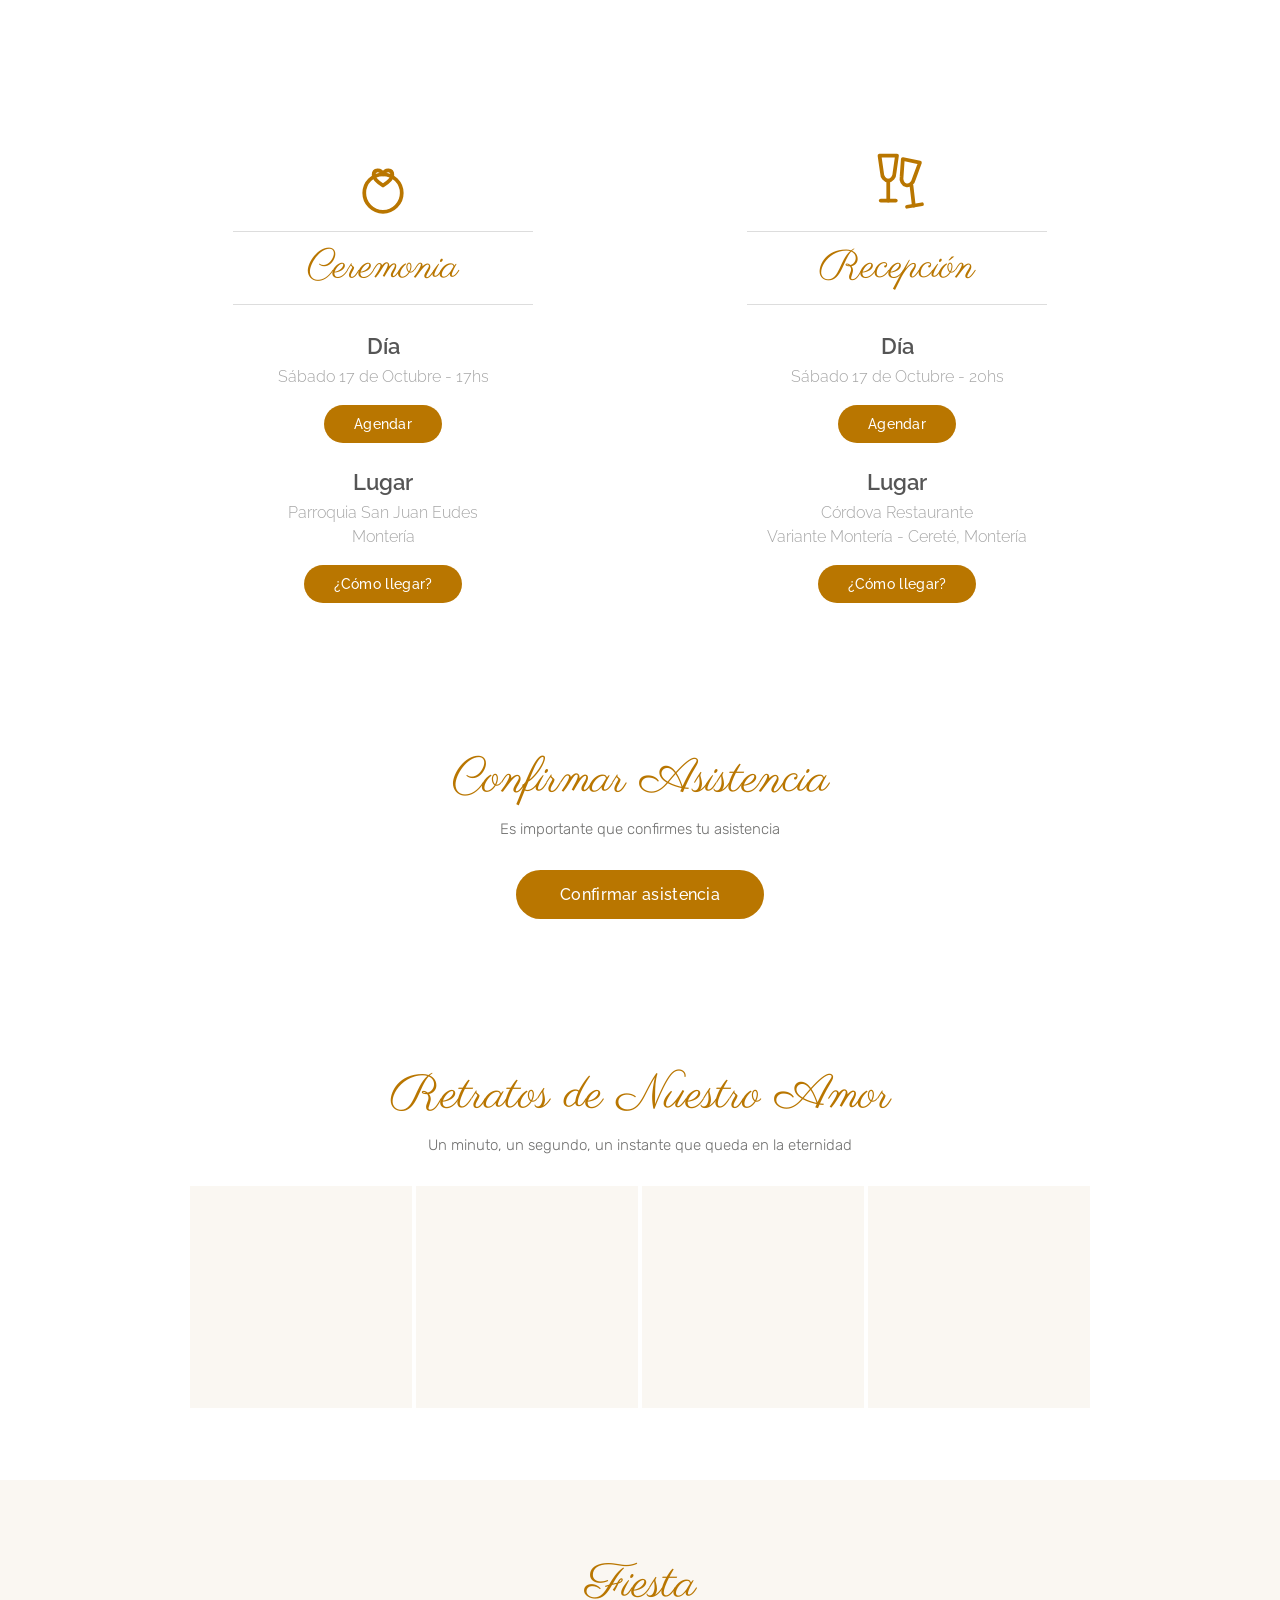
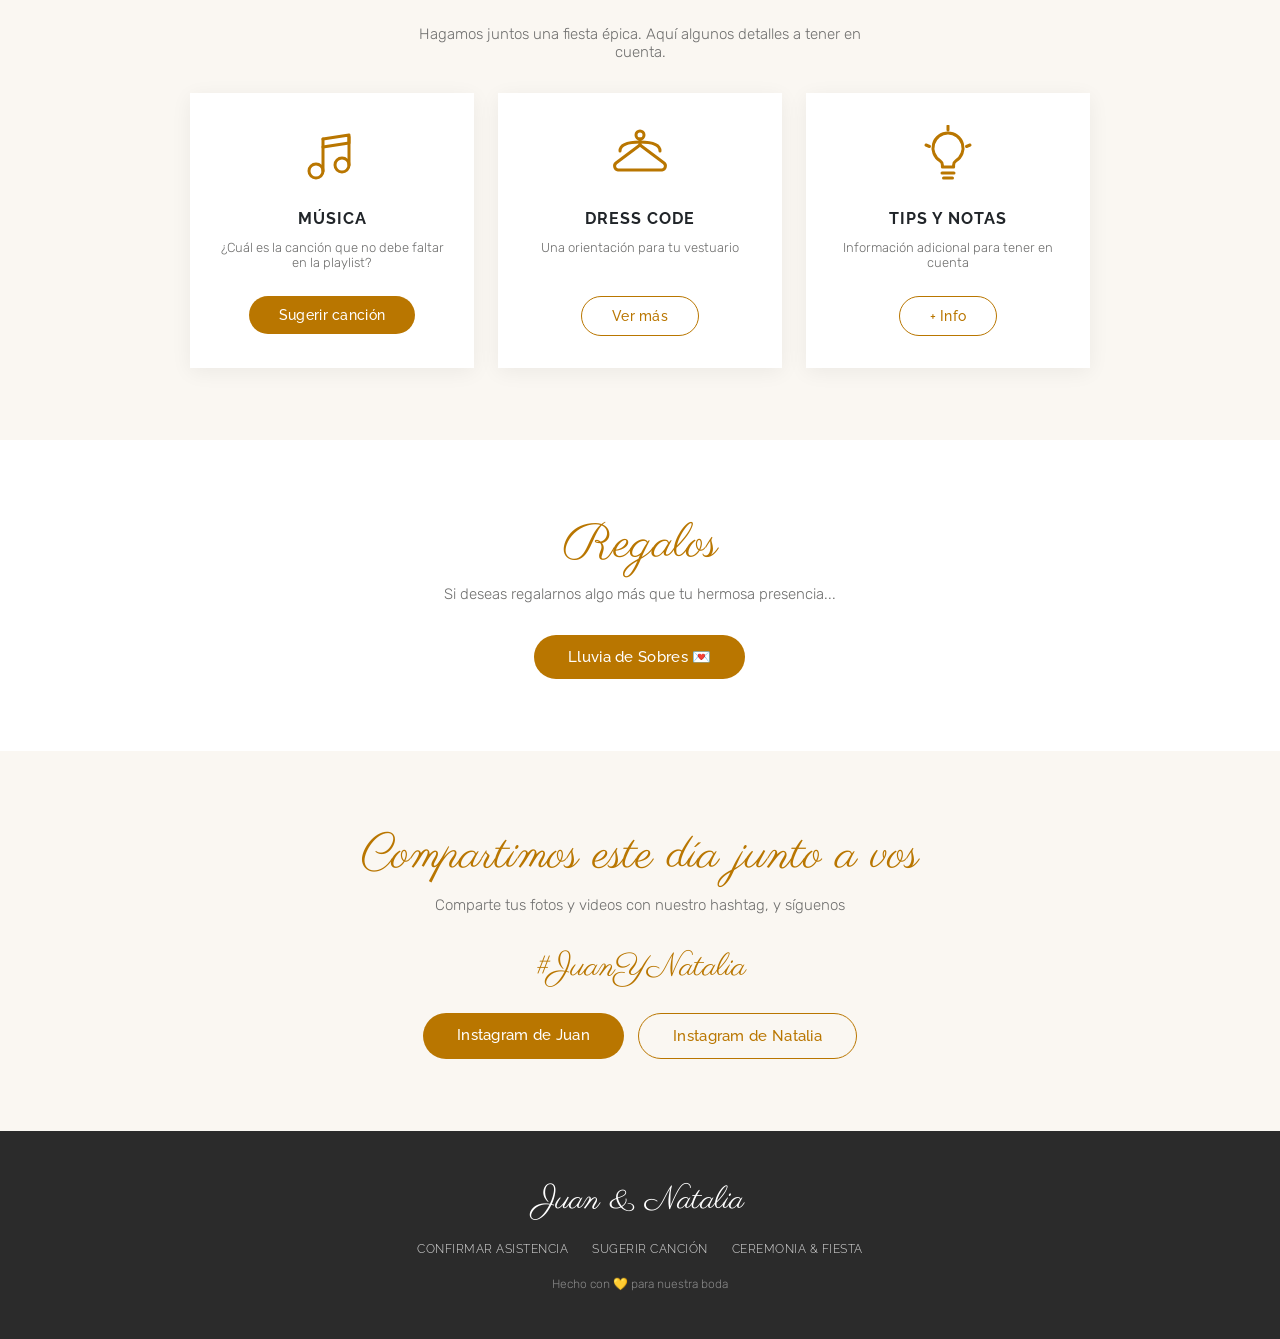
==== commit 2adac20f: "Ceremonia en Parroquia San Juan Eudes con su ubicación real Nombre de la iglesia, dirección del botó" ====
--- a/index.html
+++ b/index.html
@@ -87,7 +87,7 @@
       <h4 class="detalle__label">Día</h4>
       <p class="detalle__info">Sábado 17 de Octubre - 17hs</p>
       <div class="agendar" data-title="Ceremonia Juan y Natalia" data-start="2026-10-17T17:00:00-05:00"
-           data-end="2026-10-17T18:00:00-05:00" data-location="8.761060,-75.890992" data-desc="Ceremonia de la boda de Juan y Natalia">
+           data-end="2026-10-17T18:00:00-05:00" data-location="Parroquia San Juan Eudes, Montería" data-desc="Ceremonia de la boda de Juan y Natalia">
         <button type="button" class="btn btn--primary btn--sm agendar__btn">Agendar</button>
         <div class="agendar__menu">
           <a href="#" class="agendar__opt" data-provider="ics">Apple Calendar</a>
@@ -99,7 +99,7 @@
         </div>
       </div>
       <h4 class="detalle__label">Lugar</h4>
-      <p class="detalle__info">Nombre de la Iglesia<br>Montería</p>
+      <p class="detalle__info">Parroquia San Juan Eudes<br>Montería</p>
       <button class="btn btn--primary btn--sm js-open-modal" data-modal="mapaCeremoniaModal">¿Cómo llegar?</button>
     </div>
 
@@ -279,9 +279,9 @@
     <h3>Cómo llegar a la Ceremonia</h3>
     <iframe class="mapa-iframe" width="100%" height="400" style="border:0" loading="lazy"
       referrerpolicy="no-referrer-when-downgrade"
-      src="https://www.google.com/maps?q=8.761060,-75.890992&output=embed"></iframe>
+      src="https://www.google.com/maps?q=8.7609013,-75.8909813&output=embed"></iframe>
     <a class="btn btn--primary btn--sm mapa-ampliar" target="_blank"
-       href="https://www.google.com/maps/search/?api=1&query=8.761060,-75.890992">Ampliar mapa</a>
+       href="https://www.google.com/maps/search/?api=1&query=8.7609013,-75.8909813">Ampliar mapa</a>
   </div>
 </div>
 
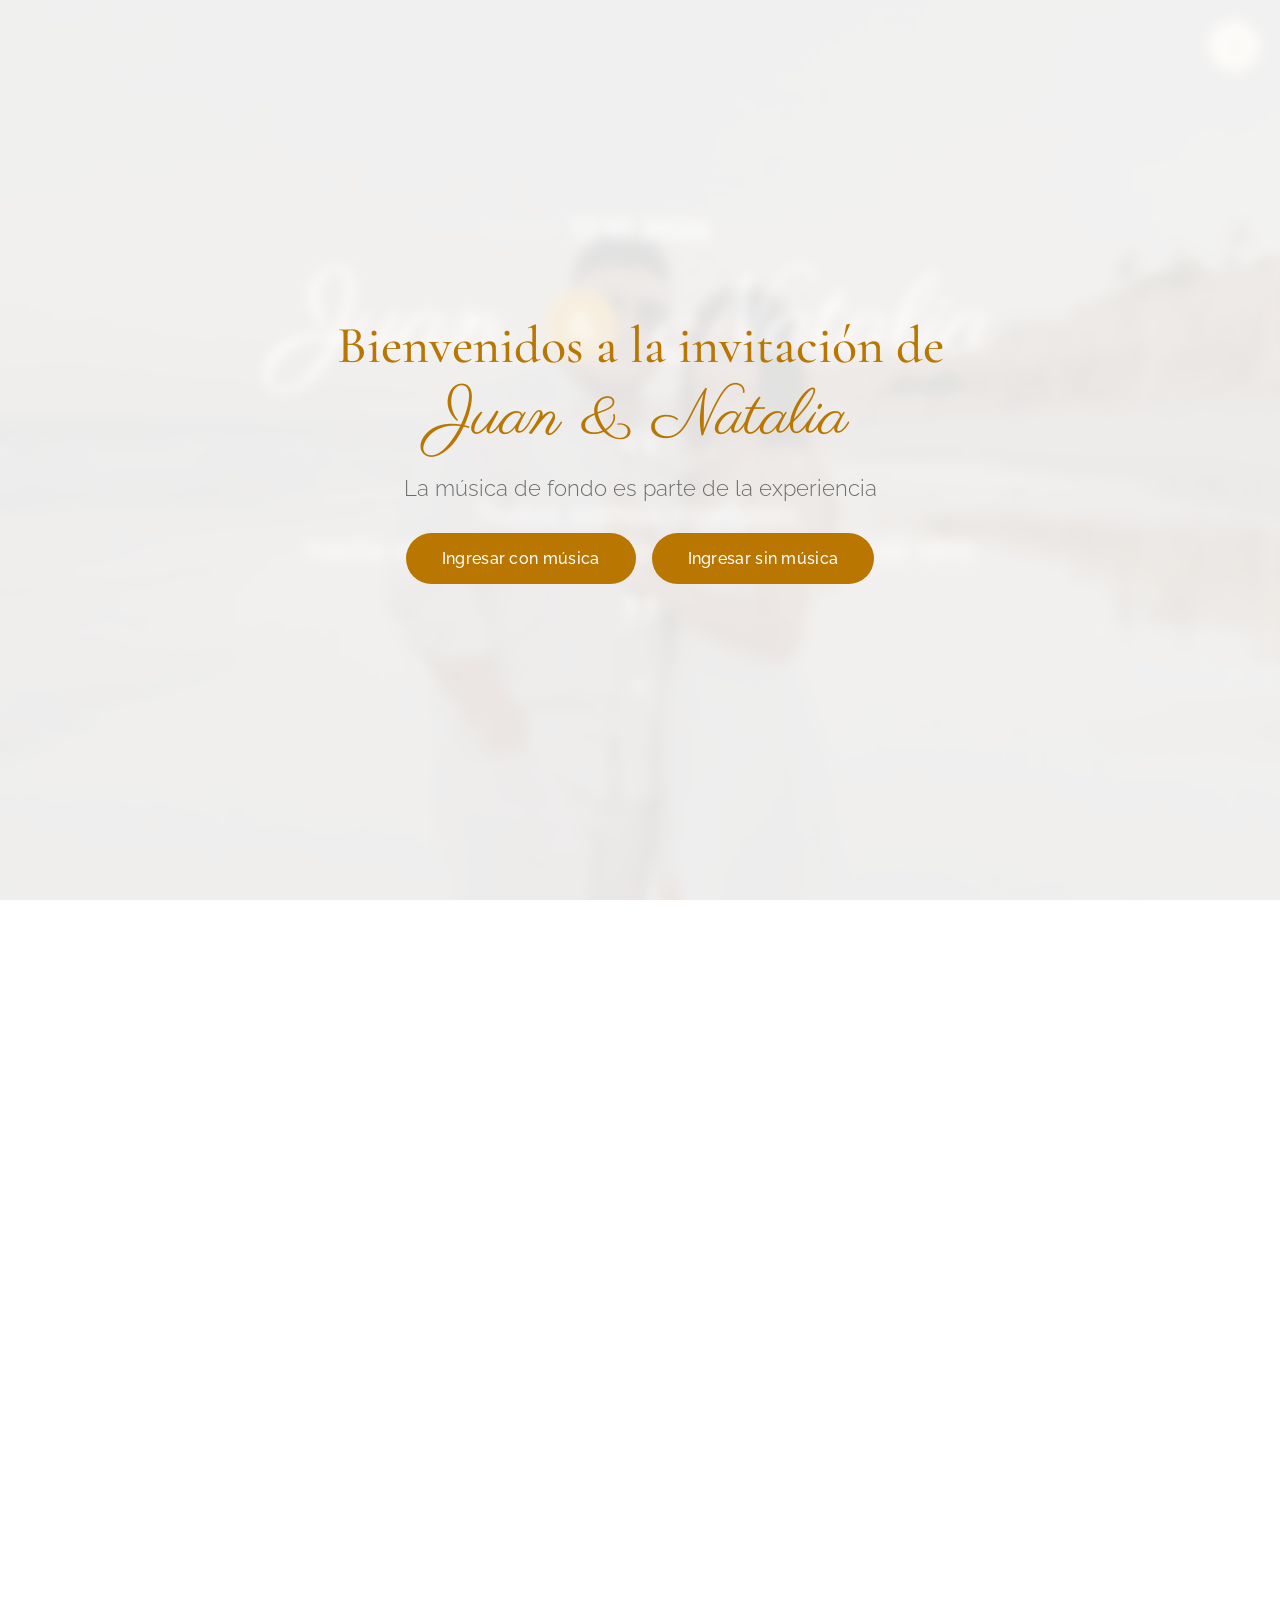
==== commit e5e3a223: "Arrancar siempre desde el inicio y renombrar a Córdova Salón de Eventos - Al abrir en el celular ya " ====
--- a/index.html
+++ b/index.html
@@ -6,7 +6,7 @@
 <title>Nuestra Boda | Juan &amp; Natalia</title>
 <link rel="preconnect" href="https://fonts.googleapis.com">
 <link href="https://fonts.googleapis.com/css2?family=Parisienne&family=Raleway:wght@400;500;600&family=Rubik:wght@300;400;500&family=Cormorant+Garamond:wght@500;600&display=swap" rel="stylesheet">
-<link rel="stylesheet" href="css/style.css">
+<link rel="stylesheet" href="css/style.css?v=20260914b">
 </head>
 <body>
 
@@ -116,7 +116,7 @@
       <h4 class="detalle__label">Día</h4>
       <p class="detalle__info">Sábado 17 de Octubre - 20hs</p>
       <div class="agendar" data-title="Recepción Juan y Natalia" data-start="2026-10-17T20:00:00-05:00"
-           data-end="2026-10-18T02:00:00-05:00" data-location="Córdova Restaurante, Variante Montería-Cereté, Montería" data-desc="Fiesta de la boda de Juan y Natalia">
+           data-end="2026-10-18T02:00:00-05:00" data-location="Córdova Salón de Eventos, Variante Montería-Cereté, Montería" data-desc="Recepción de la boda de Juan y Natalia">
         <button type="button" class="btn btn--primary btn--sm agendar__btn">Agendar</button>
         <div class="agendar__menu">
           <a href="#" class="agendar__opt" data-provider="ics">Apple Calendar</a>
@@ -128,7 +128,7 @@
         </div>
       </div>
       <h4 class="detalle__label">Lugar</h4>
-      <p class="detalle__info">Córdova Restaurante<br>Variante Montería - Cereté, Montería</p>
+      <p class="detalle__info">Córdova Salón de Eventos<br>Variante Montería - Cereté, Montería</p>
       <button class="btn btn--primary btn--sm js-open-modal" data-modal="mapaFiestaModal">¿Cómo llegar?</button>
     </div>
 
@@ -372,7 +372,7 @@
   <p class="footer__credit">Hecho con 💛 para nuestra boda</p>
 </footer>
 
-<script src="js/config.js"></script>
-<script src="js/script.js"></script>
+<script src="js/config.js?v=20260914b"></script>
+<script src="js/script.js?v=20260914b"></script>
 </body>
 </html>
--- a/css/style.css
+++ b/css/style.css
@@ -13,6 +13,8 @@
 * { box-sizing: border-box; margin: 0; padding: 0; }
 
 html { scroll-behavior: smooth; }
+/* Mientras se muestra la bienvenida, no se puede desplazar la página */
+html.intro-lock, html.intro-lock body { overflow: hidden; height: 100%; }
 
 body {
   font-family: var(--font-body);
